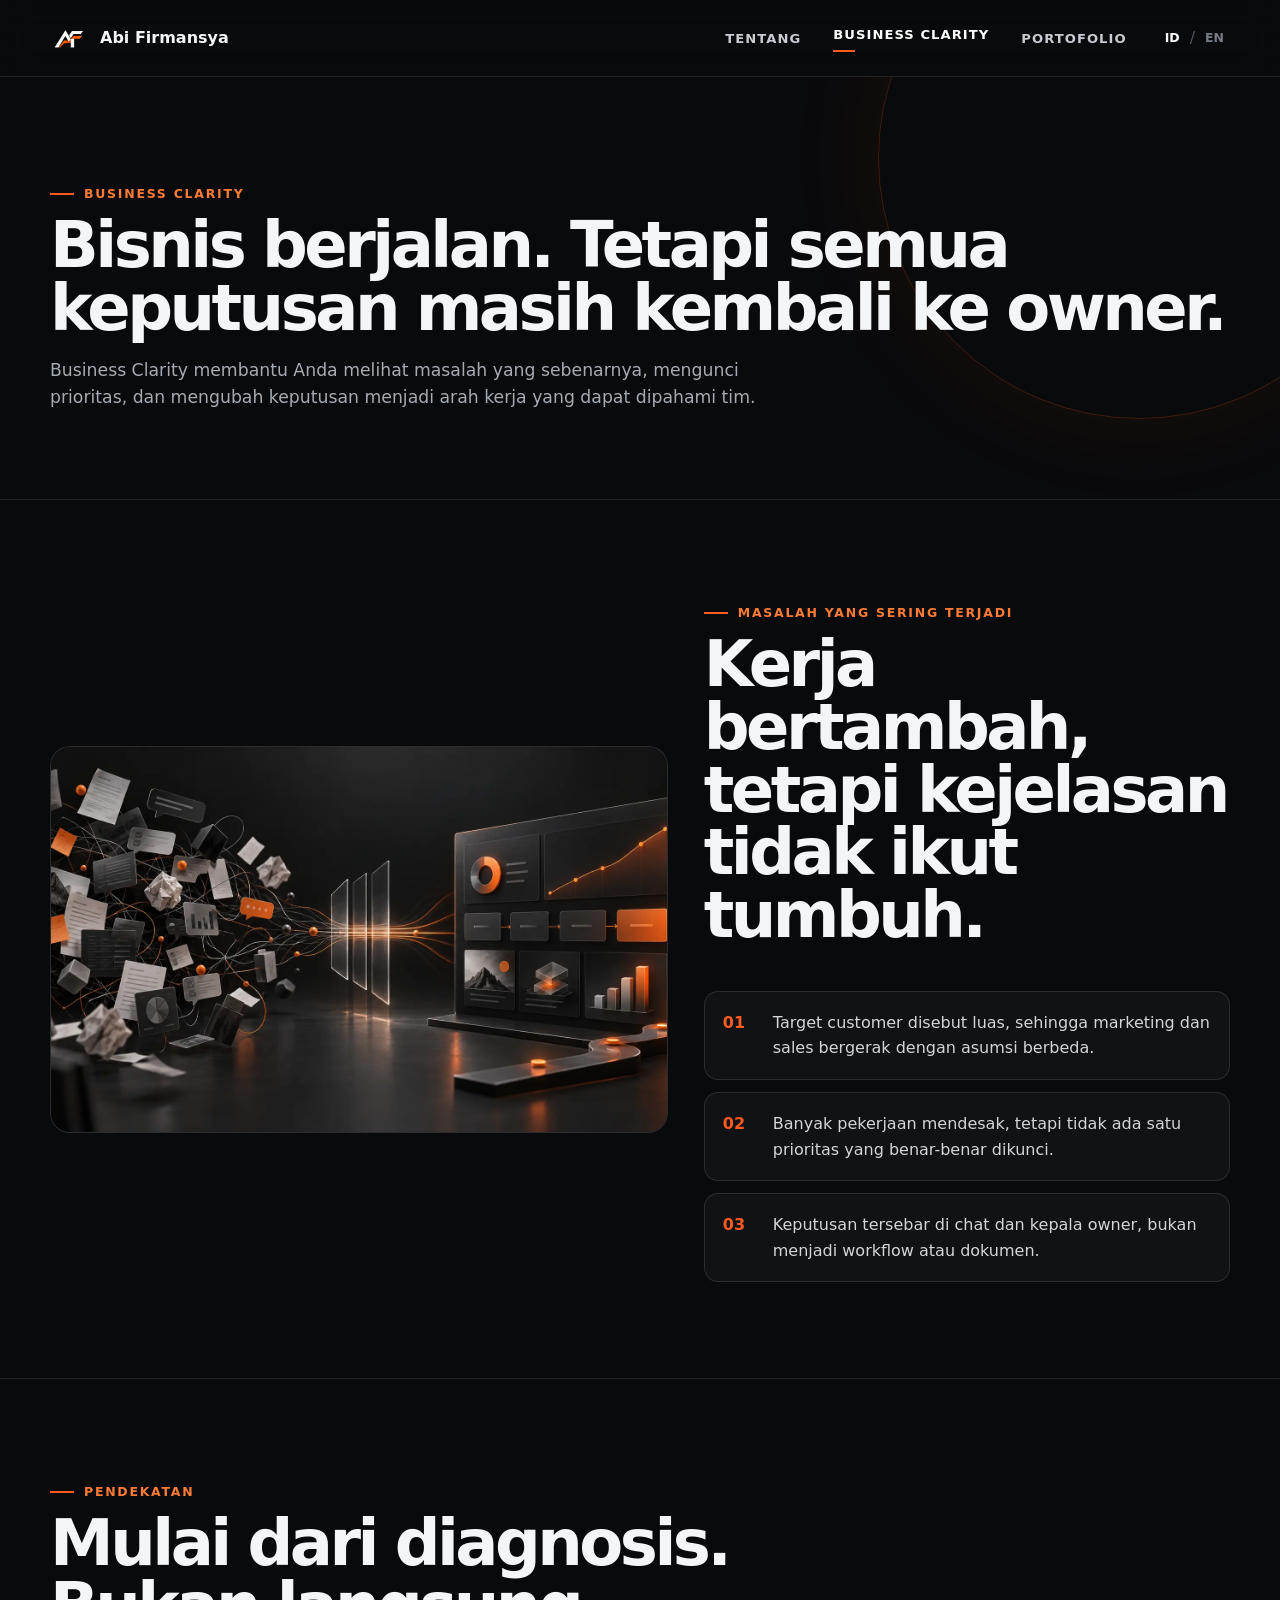
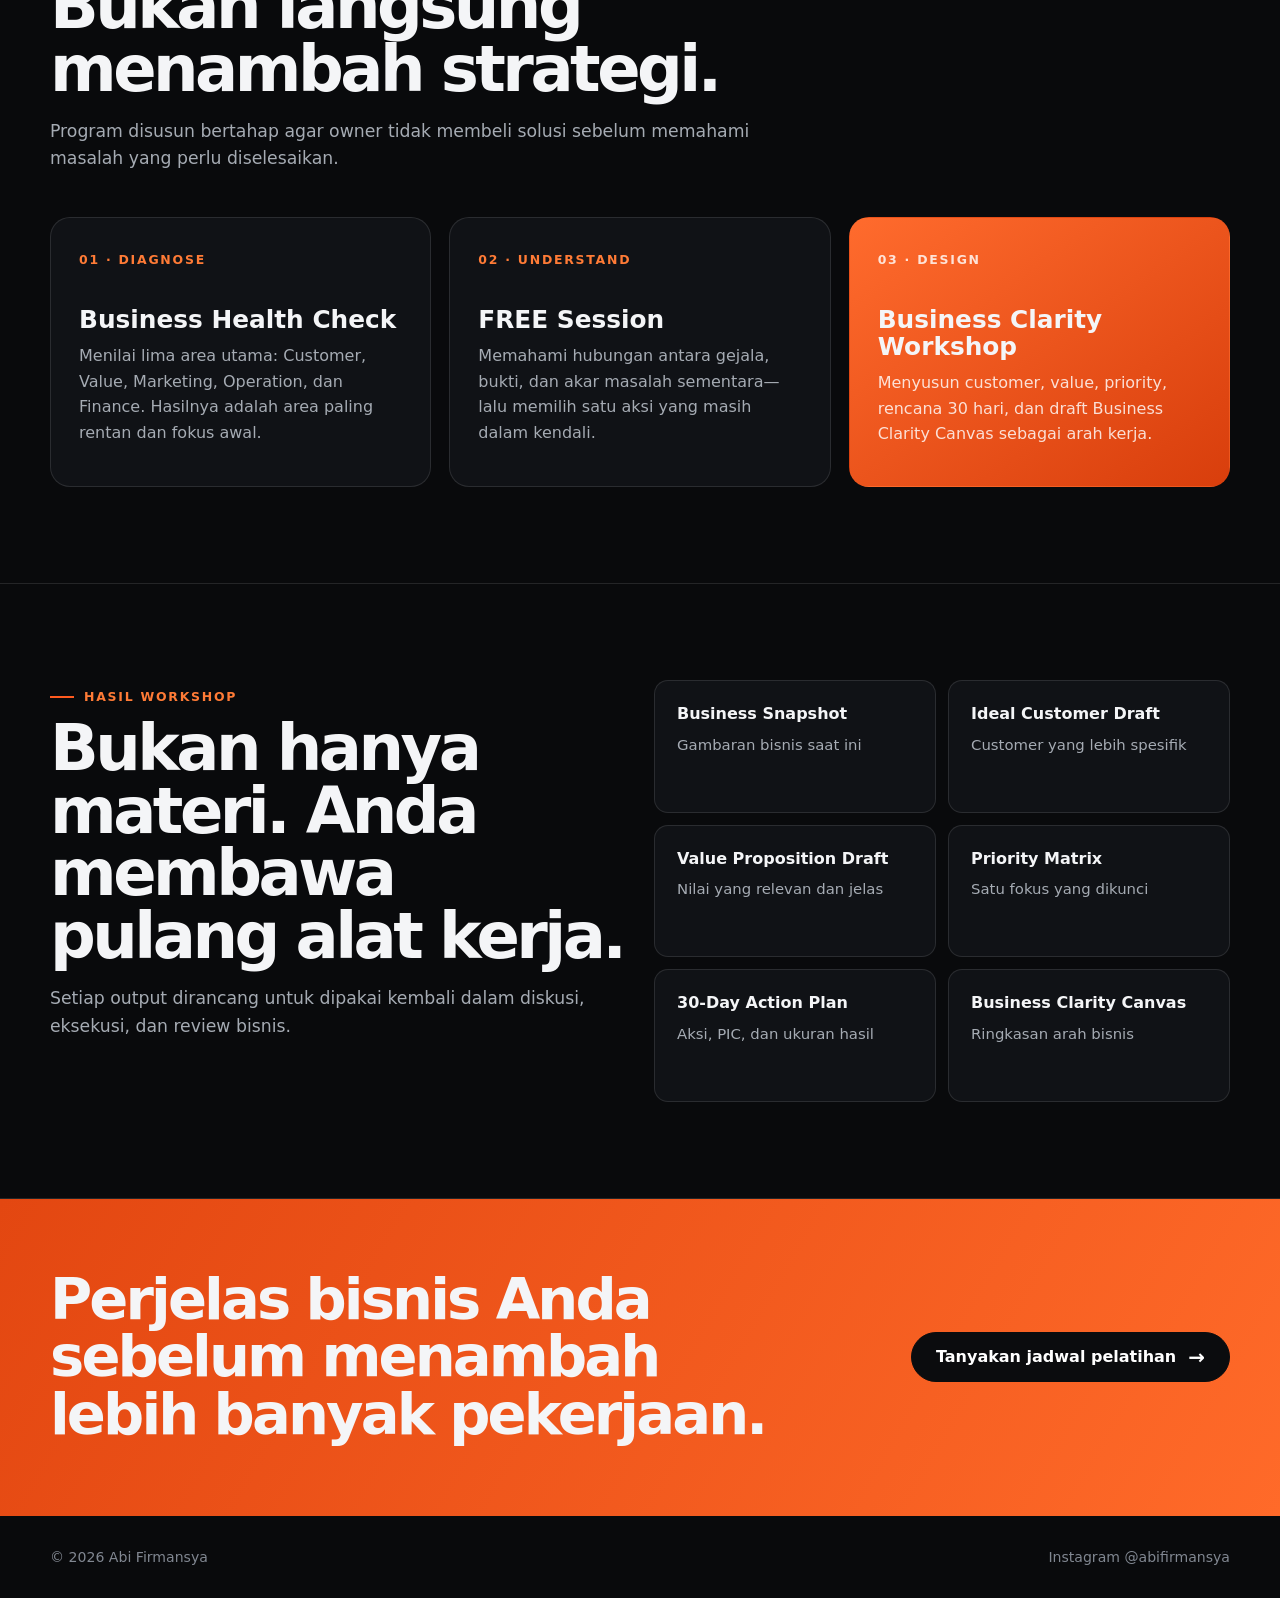
==== business-clarity/index.html @ c0d0b9fa "Publish Abi Firmansya portfolio and Business Clarity website" ====
<!doctype html>
<html lang="id">
<head>
  <meta charset="utf-8"><meta name="viewport" content="width=device-width,initial-scale=1">
  <title>Business Clarity — Abi Firmansya</title>
  <meta name="description" content="Business Clarity membantu owner mendiagnosis masalah, memilih prioritas, dan menyusun arah bisnis yang dapat dijalankan.">
  <link rel="icon" href="/assets/favicon.svg" type="image/svg+xml"><link rel="stylesheet" href="/assets/styles.css">
</head>
<body>
  <header class="site-header"><div class="header-inner"><a class="brand" href="/" aria-label="Abi Firmansya"><img src="/assets/af-logo.png" alt=""><span>Abi Firmansya</span></a><button class="menu-button" aria-label="Buka menu" aria-expanded="false"><span></span><span></span><span></span></button><nav class="site-nav" aria-label="Navigasi utama"><a href="/" data-id="Tentang" data-en="About">Tentang</a><a href="/business-clarity/" aria-current="page">Business Clarity</a><a href="/portfolio/" data-id="Portofolio" data-en="Portfolio">Portofolio</a><div class="language-switch"><button data-lang="id" aria-pressed="true">ID</button><span>/</span><button data-lang="en" aria-pressed="false">EN</button></div></nav></div></header>
  <main>
    <section class="page-intro"><div class="shell"><div class="eyebrow" data-id="Business Clarity" data-en="Business Clarity">Business Clarity</div><h1 data-id="Bisnis berjalan. Tetapi semua keputusan masih kembali ke owner." data-en="The business is running. But every decision still returns to the owner.">Bisnis berjalan. Tetapi semua keputusan masih kembali ke owner.</h1><p data-id="Business Clarity membantu Anda melihat masalah yang sebenarnya, mengunci prioritas, dan mengubah keputusan menjadi arah kerja yang dapat dipahami tim." data-en="Business Clarity helps you identify the real problem, lock the priority, and turn decisions into a direction the team can understand.">Business Clarity membantu Anda melihat masalah yang sebenarnya, mengunci prioritas, dan mengubah keputusan menjadi arah kerja yang dapat dipahami tim.</p></div></section>

    <section class="section"><div class="shell problem-grid"><div class="problem-image"><img src="/assets/business-clarity.webp" alt="Visual dari kompleksitas menuju sistem bisnis yang jelas"></div><div><div class="section-head"><div class="eyebrow" data-id="Masalah yang sering terjadi" data-en="What often goes wrong">Masalah yang sering terjadi</div><h2 data-id="Kerja bertambah, tetapi kejelasan tidak ikut tumbuh." data-en="Work increases, but clarity does not.">Kerja bertambah, tetapi kejelasan tidak ikut tumbuh.</h2></div><div class="symptom-list"><div class="symptom"><span>01</span><p data-id="Target customer disebut luas, sehingga marketing dan sales bergerak dengan asumsi berbeda." data-en="The customer target is too broad, so marketing and sales work from different assumptions.">Target customer disebut luas, sehingga marketing dan sales bergerak dengan asumsi berbeda.</p></div><div class="symptom"><span>02</span><p data-id="Banyak pekerjaan mendesak, tetapi tidak ada satu prioritas yang benar-benar dikunci." data-en="Many tasks feel urgent, but no single priority is truly locked.">Banyak pekerjaan mendesak, tetapi tidak ada satu prioritas yang benar-benar dikunci.</p></div><div class="symptom"><span>03</span><p data-id="Keputusan tersebar di chat dan kepala owner, bukan menjadi workflow atau dokumen." data-en="Decisions remain in chats and the owner's head instead of becoming workflows or documents.">Keputusan tersebar di chat dan kepala owner, bukan menjadi workflow atau dokumen.</p></div></div></div></div></section>

    <section class="section"><div class="shell"><div class="section-head"><div class="eyebrow" data-id="Pendekatan" data-en="Approach">Pendekatan</div><h2 data-id="Mulai dari diagnosis. Bukan langsung menambah strategi." data-en="Start with diagnosis. Not another layer of strategy.">Mulai dari diagnosis. Bukan langsung menambah strategi.</h2><p data-id="Program disusun bertahap agar owner tidak membeli solusi sebelum memahami masalah yang perlu diselesaikan." data-en="The journey is staged so owners do not buy a solution before understanding the problem that must be solved.">Program disusun bertahap agar owner tidak membeli solusi sebelum memahami masalah yang perlu diselesaikan.</p></div><div class="journey"><article class="journey-card"><span class="step">01 · DIAGNOSE</span><h3>Business Health Check</h3><p data-id="Menilai lima area utama: Customer, Value, Marketing, Operation, dan Finance. Hasilnya adalah area paling rentan dan fokus awal." data-en="Assess five core areas: Customer, Value, Marketing, Operations, and Finance. The result is the weakest area and the first focus.">Menilai lima area utama: Customer, Value, Marketing, Operation, dan Finance. Hasilnya adalah area paling rentan dan fokus awal.</p></article><article class="journey-card"><span class="step">02 · UNDERSTAND</span><h3 data-id="FREE Session" data-en="FREE Session">FREE Session</h3><p data-id="Memahami hubungan antara gejala, bukti, dan akar masalah sementara—lalu memilih satu aksi yang masih dalam kendali." data-en="Understand the relationship between symptoms, evidence, and a working root cause—then choose one controllable action.">Memahami hubungan antara gejala, bukti, dan akar masalah sementara—lalu memilih satu aksi yang masih dalam kendali.</p></article><article class="journey-card featured"><span class="step">03 · DESIGN</span><h3>Business Clarity Workshop</h3><p data-id="Menyusun customer, value, priority, rencana 30 hari, dan draft Business Clarity Canvas sebagai arah kerja." data-en="Define the customer, value, priority, 30-day plan, and a Business Clarity Canvas draft as the operating direction.">Menyusun customer, value, priority, rencana 30 hari, dan draft Business Clarity Canvas sebagai arah kerja.</p></article></div></div></section>

    <section class="section"><div class="shell"><div class="split"><div class="section-head"><div class="eyebrow" data-id="Hasil workshop" data-en="Workshop outcomes">Hasil workshop</div><h2 data-id="Bukan hanya materi. Anda membawa pulang alat kerja." data-en="Not just material. You leave with working tools.">Bukan hanya materi. Anda membawa pulang alat kerja.</h2><p data-id="Setiap output dirancang untuk dipakai kembali dalam diskusi, eksekusi, dan review bisnis." data-en="Each output is designed to be reused in business discussions, execution, and reviews.">Setiap output dirancang untuk dipakai kembali dalam diskusi, eksekusi, dan review bisnis.</p></div><div class="outcomes"><div class="outcome"><strong>Business Snapshot</strong><span data-id="Gambaran bisnis saat ini" data-en="Current business picture">Gambaran bisnis saat ini</span></div><div class="outcome"><strong>Ideal Customer Draft</strong><span data-id="Customer yang lebih spesifik" data-en="A more specific customer">Customer yang lebih spesifik</span></div><div class="outcome"><strong>Value Proposition Draft</strong><span data-id="Nilai yang relevan dan jelas" data-en="A relevant, clear value">Nilai yang relevan dan jelas</span></div><div class="outcome"><strong>Priority Matrix</strong><span data-id="Satu fokus yang dikunci" data-en="One locked priority">Satu fokus yang dikunci</span></div><div class="outcome"><strong>30-Day Action Plan</strong><span data-id="Aksi, PIC, dan ukuran hasil" data-en="Action, owner, and success metric">Aksi, PIC, dan ukuran hasil</span></div><div class="outcome"><strong>Business Clarity Canvas</strong><span data-id="Ringkasan arah bisnis" data-en="Business direction summary">Ringkasan arah bisnis</span></div></div></div></div></section>

    <section class="cta-band"><div class="shell cta-inner"><h2 data-id="Perjelas bisnis Anda sebelum menambah lebih banyak pekerjaan." data-en="Clarify your business before adding more work.">Perjelas bisnis Anda sebelum menambah lebih banyak pekerjaan.</h2><a class="button" href="https://instagram.com/abifirmansya" target="_blank" rel="noreferrer"><span data-id="Tanyakan jadwal pelatihan" data-en="Ask about training">Tanyakan jadwal pelatihan</span><span class="arrow">→</span></a></div></section>
  </main>
  <footer class="site-footer"><div class="shell footer-inner"><span>© 2026 Abi Firmansya</span><a href="https://instagram.com/abifirmansya" target="_blank" rel="noreferrer">Instagram @abifirmansya</a></div></footer><script src="/assets/site.js"></script>
</body></html>
---- assets/styles.css ----
:root {
  --bg: #090a0c;
  --surface: #101216;
  --surface-2: #15181d;
  --text: #f4f5f7;
  --muted: #a5abb3;
  --line: rgba(255, 255, 255, 0.11);
  --orange: #ff5a1f;
  --orange-bright: #ff7b36;
  --max: 1180px;
}

* { box-sizing: border-box; }
html { scroll-behavior: smooth; }
body {
  margin: 0;
  background: var(--bg);
  color: var(--text);
  font-family: Inter, ui-sans-serif, system-ui, -apple-system, BlinkMacSystemFont, "Segoe UI", sans-serif;
  font-size: 16px;
  line-height: 1.6;
}
a { color: inherit; text-decoration: none; }
img { display: block; max-width: 100%; }
button { font: inherit; }

.site-header {
  position: sticky;
  top: 0;
  z-index: 30;
  border-bottom: 1px solid var(--line);
  background: rgba(9, 10, 12, 0.9);
  backdrop-filter: blur(16px);
}
.header-inner {
  width: min(calc(100% - 40px), var(--max));
  height: 76px;
  margin: 0 auto;
  display: flex;
  align-items: center;
  justify-content: space-between;
  gap: 28px;
}
.brand { display: inline-flex; align-items: center; gap: 12px; font-weight: 720; }
.brand img { width: 38px; height: 38px; object-fit: contain; }
.site-nav { display: flex; align-items: center; gap: 32px; }
.site-nav > a {
  color: #c8ccd2;
  font-size: 0.82rem;
  font-weight: 700;
  letter-spacing: 0.08em;
  text-transform: uppercase;
}
.site-nav > a:hover, .site-nav > a[aria-current="page"] { color: #fff; }
.site-nav > a[aria-current="page"]::after {
  content: "";
  display: block;
  width: 22px;
  height: 2px;
  margin-top: 5px;
  background: var(--orange);
}
.language-switch { display: flex; gap: 4px; align-items: center; }
.language-switch button {
  border: 0;
  padding: 4px 6px;
  background: transparent;
  color: #767d86;
  cursor: pointer;
  font-size: 0.78rem;
  font-weight: 800;
}
.language-switch button.is-active { color: #fff; }
.language-switch span { color: #4d535b; }
.menu-button { display: none; background: transparent; border: 0; color: #fff; padding: 8px; }
.menu-button span { display: block; width: 24px; height: 2px; margin: 5px 0; background: currentColor; }

.shell { width: min(calc(100% - 40px), var(--max)); margin: 0 auto; }
.eyebrow {
  display: inline-flex;
  align-items: center;
  gap: 10px;
  color: var(--orange-bright);
  font-size: 0.78rem;
  font-weight: 800;
  letter-spacing: 0.14em;
  text-transform: uppercase;
}
.eyebrow::before { content: ""; width: 24px; height: 2px; background: var(--orange); }
.hero {
  position: relative;
  min-height: 650px;
  display: grid;
  align-items: center;
  overflow: hidden;
  border-bottom: 1px solid var(--line);
}
.hero::before {
  content: "";
  position: absolute;
  inset: 0;
  background: linear-gradient(90deg, #090a0c 4%, rgba(9, 10, 12, 0.93) 36%, rgba(9, 10, 12, 0.2) 77%), url("/assets/abi-hero.webp") center/cover no-repeat;
}
.hero::after {
  content: "";
  position: absolute;
  width: 320px;
  height: 320px;
  left: 42%;
  top: 18%;
  border-radius: 50%;
  background: rgba(255, 90, 31, 0.15);
  filter: blur(80px);
}
.hero-content { position: relative; z-index: 2; max-width: 700px; padding: 88px 0; }
.hero h1 {
  margin: 18px 0 16px;
  max-width: 760px;
  font-size: clamp(3.8rem, 8.5vw, 7.2rem);
  line-height: 0.85;
  letter-spacing: -0.075em;
  text-transform: uppercase;
}
.hero .role { margin: 0; font-size: clamp(1.35rem, 2.4vw, 2rem); font-weight: 650; }
.hero .promise { max-width: 620px; margin: 8px 0 30px; color: #c4c9d0; font-size: clamp(1rem, 1.6vw, 1.2rem); }
.button {
  display: inline-flex;
  align-items: center;
  justify-content: center;
  gap: 12px;
  min-height: 50px;
  padding: 0 24px;
  border: 1px solid var(--orange);
  border-radius: 999px;
  background: var(--orange);
  color: #fff;
  font-weight: 760;
  transition: transform .2s ease, background .2s ease;
}
.button:hover { transform: translateY(-2px); background: var(--orange-bright); }
.button.secondary { background: transparent; border-color: rgba(255,255,255,.25); }
.button.secondary:hover { border-color: var(--orange); }
.arrow { font-size: 1.25rem; line-height: 1; }

.section { padding: 96px 0; border-bottom: 1px solid var(--line); }
.section-head { max-width: 740px; margin-bottom: 44px; }
.section h2, .page-intro h1 {
  margin: 10px 0 14px;
  font-size: clamp(2.4rem, 5vw, 4.5rem);
  line-height: 0.98;
  letter-spacing: -0.055em;
}
.section-head p, .page-intro p { color: var(--muted); font-size: 1.08rem; }
.split { display: grid; grid-template-columns: 1fr 1fr; gap: 28px; }
.panel {
  border: 1px solid var(--line);
  border-radius: 18px;
  background: linear-gradient(145deg, rgba(255,255,255,.05), rgba(255,255,255,.015));
  padding: 32px;
}
.panel h3 { margin: 0 0 10px; font-size: 1.35rem; }
.panel p { margin: 0; color: var(--muted); }
.panel + .panel { margin-top: 0; }
.icon-box {
  width: 48px;
  height: 48px;
  margin-bottom: 24px;
  display: grid;
  place-items: center;
  border: 1px solid rgba(255,90,31,.5);
  border-radius: 14px;
  color: var(--orange-bright);
  font-weight: 850;
}
.timeline { display: grid; gap: 0; }
.timeline-row {
  display: grid;
  grid-template-columns: 116px 1fr;
  gap: 26px;
  padding: 24px 0;
  border-top: 1px solid var(--line);
}
.timeline-row:first-child { border-top: 0; padding-top: 0; }
.timeline-year { color: var(--orange-bright); font-weight: 800; }
.timeline-row h3 { margin: 0 0 6px; font-size: 1.2rem; }
.timeline-row p { margin: 0; color: var(--muted); }
.method { display: grid; grid-template-columns: repeat(4, 1fr); gap: 14px; }
.method-step { position: relative; min-height: 190px; padding: 26px; border: 1px solid var(--line); border-radius: 18px; background: var(--surface); }
.method-step strong { display: block; margin-bottom: 28px; color: var(--orange); font-size: 1.75rem; }
.method-step h3 { margin: 0 0 6px; font-size: 1.05rem; }
.method-step p { margin: 0; color: var(--muted); font-size: 0.93rem; }
.quote { margin: 0; border-left: 3px solid var(--orange); padding-left: 28px; font-size: clamp(1.8rem, 4vw, 3.3rem); font-weight: 650; line-height: 1.17; letter-spacing: -0.035em; }

.page-intro { position: relative; padding: 100px 0 70px; overflow: hidden; border-bottom: 1px solid var(--line); }
.page-intro::after { content: ""; position: absolute; right: -120px; top: -180px; width: 520px; height: 520px; border: 1px solid rgba(255,90,31,.22); border-radius: 50%; box-shadow: 0 0 100px rgba(255,90,31,.08); }
.page-intro .shell { position: relative; z-index: 2; }
.page-intro p { max-width: 720px; }
.problem-grid { display: grid; grid-template-columns: 1.08fr .92fr; gap: 36px; align-items: center; }
.problem-image { overflow: hidden; border: 1px solid var(--line); border-radius: 20px; background: var(--surface); }
.problem-image img { width: 100%; aspect-ratio: 16/10; object-fit: cover; }
.symptom-list { display: grid; gap: 12px; }
.symptom { display: grid; grid-template-columns: 36px 1fr; gap: 14px; align-items: start; padding: 18px; border: 1px solid var(--line); border-radius: 14px; background: var(--surface); }
.symptom span { color: var(--orange); font-weight: 850; }
.symptom p { margin: 0; color: #d2d5da; }
.journey { display: grid; grid-template-columns: repeat(3, 1fr); gap: 18px; }
.journey-card { min-height: 270px; padding: 28px; border: 1px solid var(--line); border-radius: 20px; background: var(--surface); }
.journey-card.featured { background: linear-gradient(145deg, #ff6b2d, #d83e0c); border-color: transparent; }
.journey-card .step { color: var(--orange-bright); font-size: .78rem; font-weight: 850; letter-spacing: .14em; }
.journey-card.featured .step, .journey-card.featured p { color: rgba(255,255,255,.82); }
.journey-card h3 { margin: 34px 0 10px; font-size: 1.55rem; line-height: 1.1; }
.journey-card p { margin: 0; color: var(--muted); }
.outcomes { display: grid; grid-template-columns: 1fr 1fr; gap: 12px; }
.outcome { padding: 20px 22px; border: 1px solid var(--line); border-radius: 14px; background: var(--surface); }
.outcome strong { display: block; margin-bottom: 5px; }
.outcome span { color: var(--muted); font-size: .93rem; }

.portfolio-grid { display: grid; grid-template-columns: repeat(12, 1fr); gap: 20px; }
.project-card { position: relative; min-height: 380px; overflow: hidden; border: 1px solid var(--line); border-radius: 22px; background: var(--surface); }
.project-card.large { grid-column: span 7; }
.project-card.small { grid-column: span 5; }
.project-card.wide { grid-column: span 12; min-height: 320px; }
.project-media { height: 230px; overflow: hidden; background: #12151a; }
.project-media img { width: 100%; height: 100%; object-fit: cover; transition: transform .5s ease; }
.project-card:hover .project-media img { transform: scale(1.025); }
.project-brand {
  height: 230px;
  display: grid;
  align-content: end;
  padding: 28px;
  background: radial-gradient(circle at 78% 24%, rgba(255,90,31,.33), transparent 30%), linear-gradient(145deg, #17191d, #090a0c);
}
.project-brand strong { font-size: 3rem; letter-spacing: -.06em; }
.project-brand span { color: var(--orange); font-weight: 800; letter-spacing: .12em; text-transform: uppercase; }
.project-content { padding: 26px; }
.project-content h2 { margin: 0 0 8px; font-size: 1.45rem; letter-spacing: -.025em; }
.project-content p { margin: 0; color: var(--muted); }
.tag-row { display: flex; flex-wrap: wrap; gap: 8px; margin-top: 18px; }
.tag { padding: 6px 10px; border: 1px solid var(--line); border-radius: 999px; color: #c8ccd2; font-size: .76rem; }

.cta-band { padding: 72px 0; background: linear-gradient(120deg, #e34711, #ff6a29); }
.cta-inner { display: flex; align-items: center; justify-content: space-between; gap: 30px; }
.cta-band h2 { margin: 0; max-width: 760px; font-size: clamp(2rem, 4.5vw, 4rem); line-height: 1; letter-spacing: -.05em; }
.cta-band .button { flex: 0 0 auto; background: #0b0c0e; border-color: #0b0c0e; }
.site-footer { padding: 30px 0; color: #818791; font-size: .88rem; }
.footer-inner { display: flex; justify-content: space-between; gap: 22px; }

@media (max-width: 880px) {
  .header-inner { height: 68px; }
  .menu-button { display: block; }
  .site-nav {
    display: none;
    position: absolute;
    top: 68px;
    left: 0;
    right: 0;
    padding: 24px 20px 30px;
    flex-direction: column;
    align-items: flex-start;
    background: #0b0c0e;
    border-bottom: 1px solid var(--line);
  }
  .site-nav.is-open { display: flex; }
  .hero { min-height: 710px; align-items: end; }
  .hero::before { background: linear-gradient(0deg, #090a0c 12%, rgba(9,10,12,.74) 56%, rgba(9,10,12,.18) 100%), url("/assets/abi-hero.webp") 66% center/cover no-repeat; }
  .hero-content { padding: 320px 0 64px; }
  .hero h1 { max-width: 560px; font-size: clamp(3.3rem, 15vw, 5.4rem); }
  .split, .problem-grid { grid-template-columns: 1fr; }
  .method { grid-template-columns: 1fr 1fr; }
  .journey { grid-template-columns: 1fr; }
  .journey-card { min-height: auto; }
  .project-card.large, .project-card.small, .project-card.wide { grid-column: span 12; }
  .cta-inner { align-items: flex-start; flex-direction: column; }
}

@media (max-width: 580px) {
  .shell, .header-inner { width: min(calc(100% - 28px), var(--max)); }
  .brand span { font-size: .95rem; }
  .hero h1 { font-size: 3.45rem; }
  .section { padding: 72px 0; }
  .section h2, .page-intro h1 { font-size: 2.6rem; }
  .panel { padding: 24px; }
  .timeline-row { grid-template-columns: 1fr; gap: 6px; }
  .method { grid-template-columns: 1fr; }
  .method-step { min-height: 0; }
  .outcomes { grid-template-columns: 1fr; }
  .project-media, .project-brand { height: 200px; }
  .project-card { min-height: 0; }
  .footer-inner { flex-direction: column; }
}
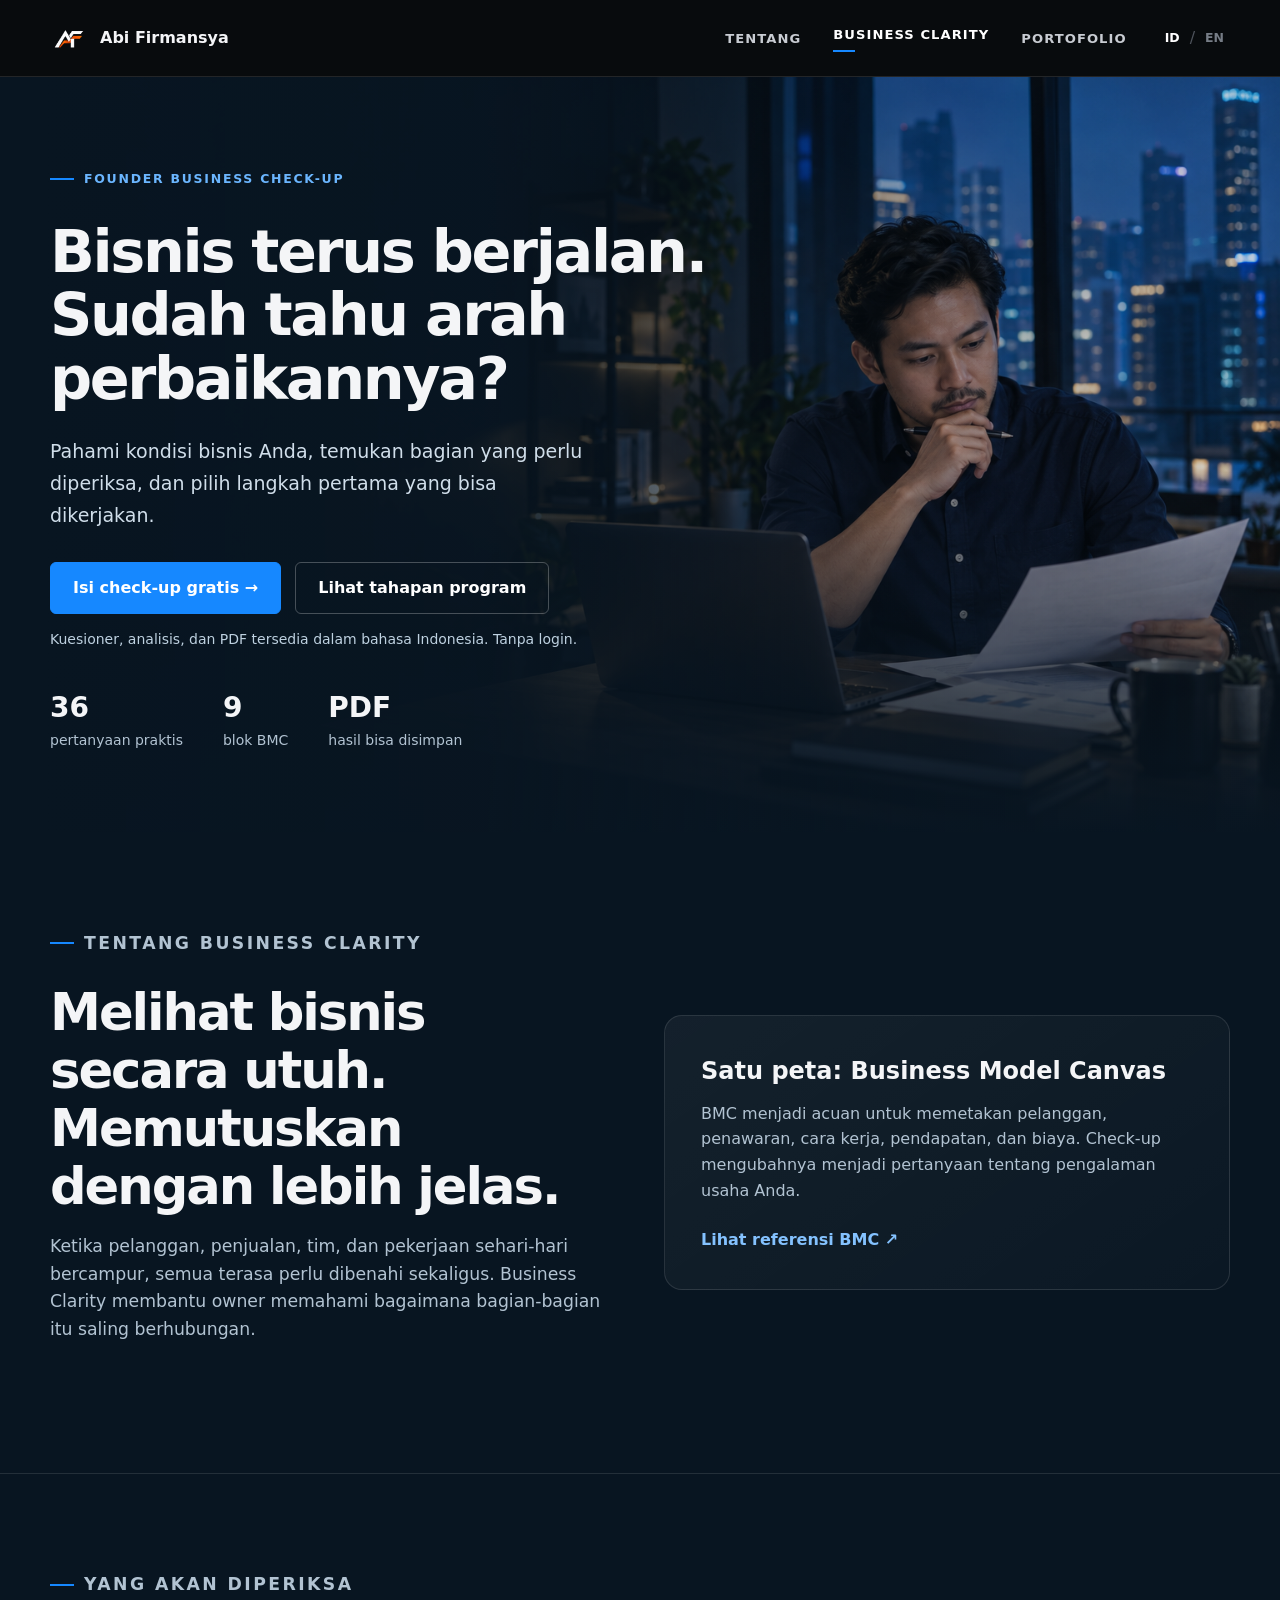
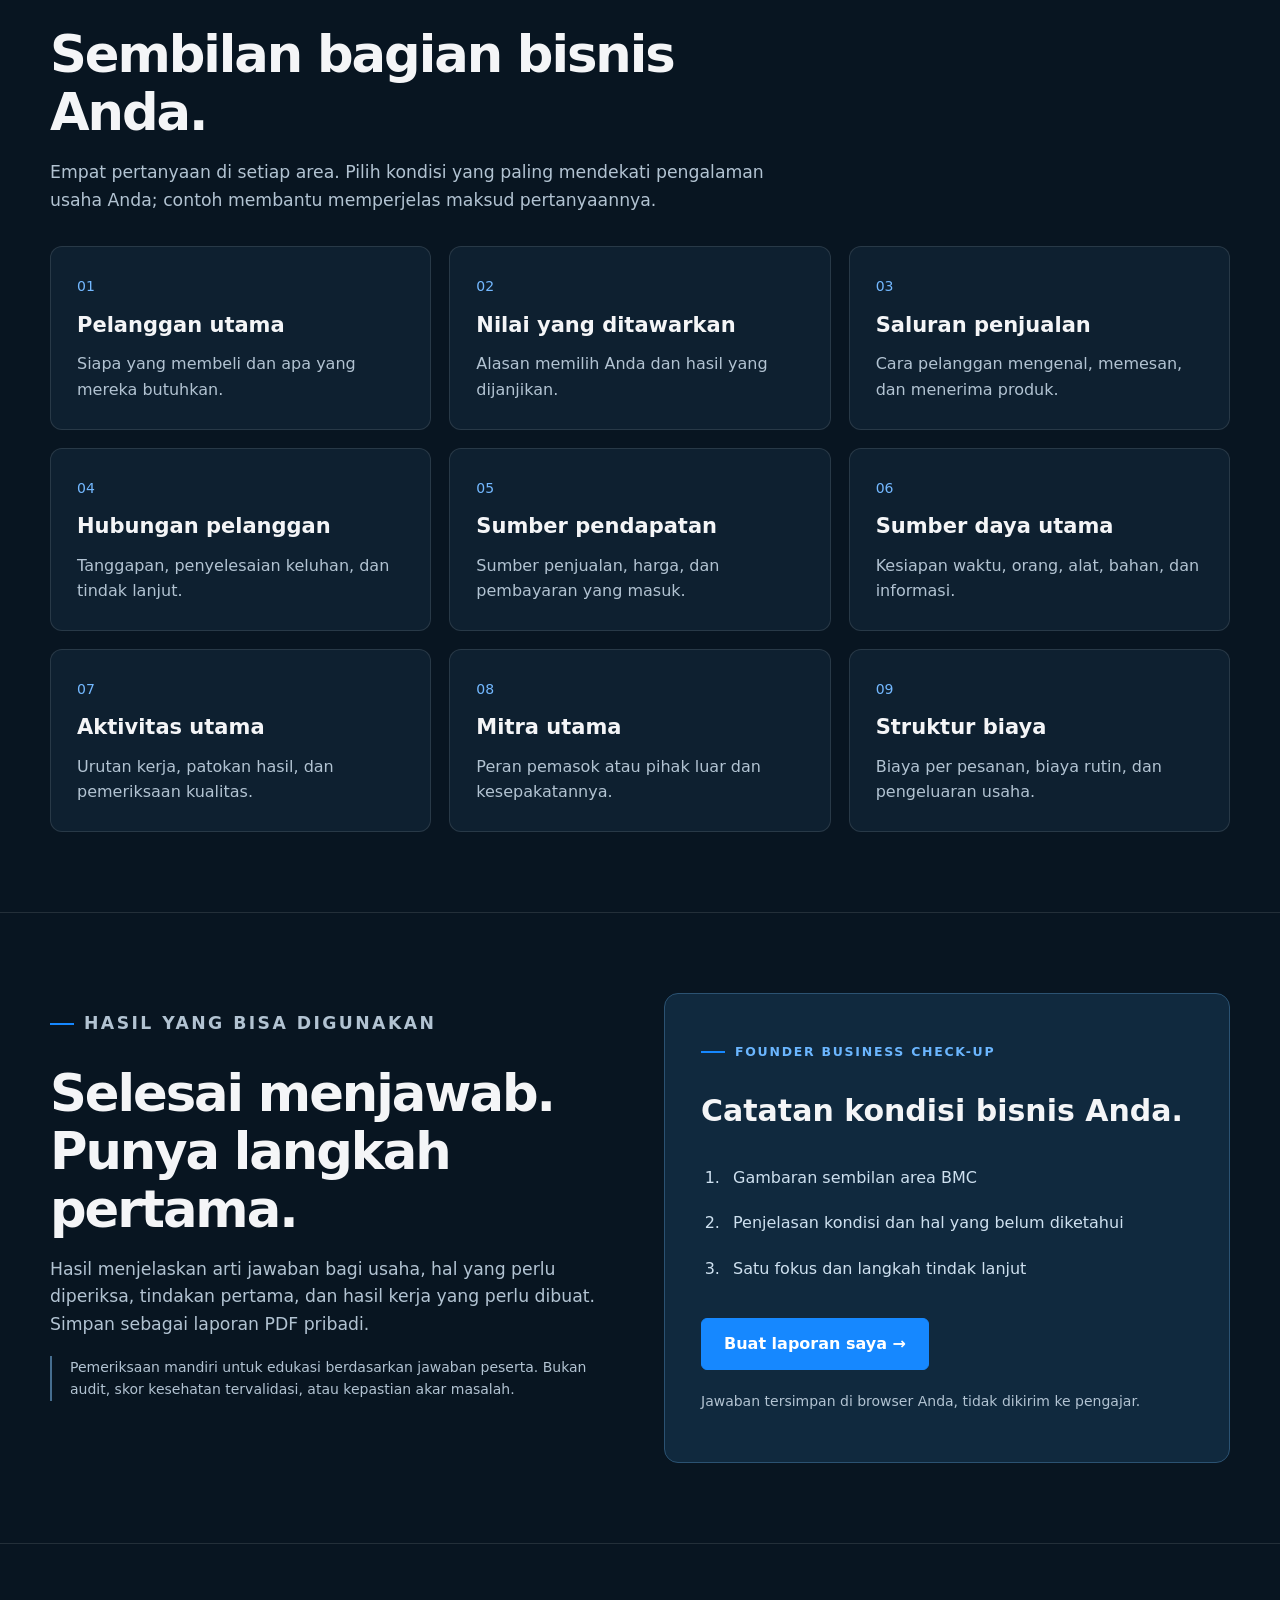
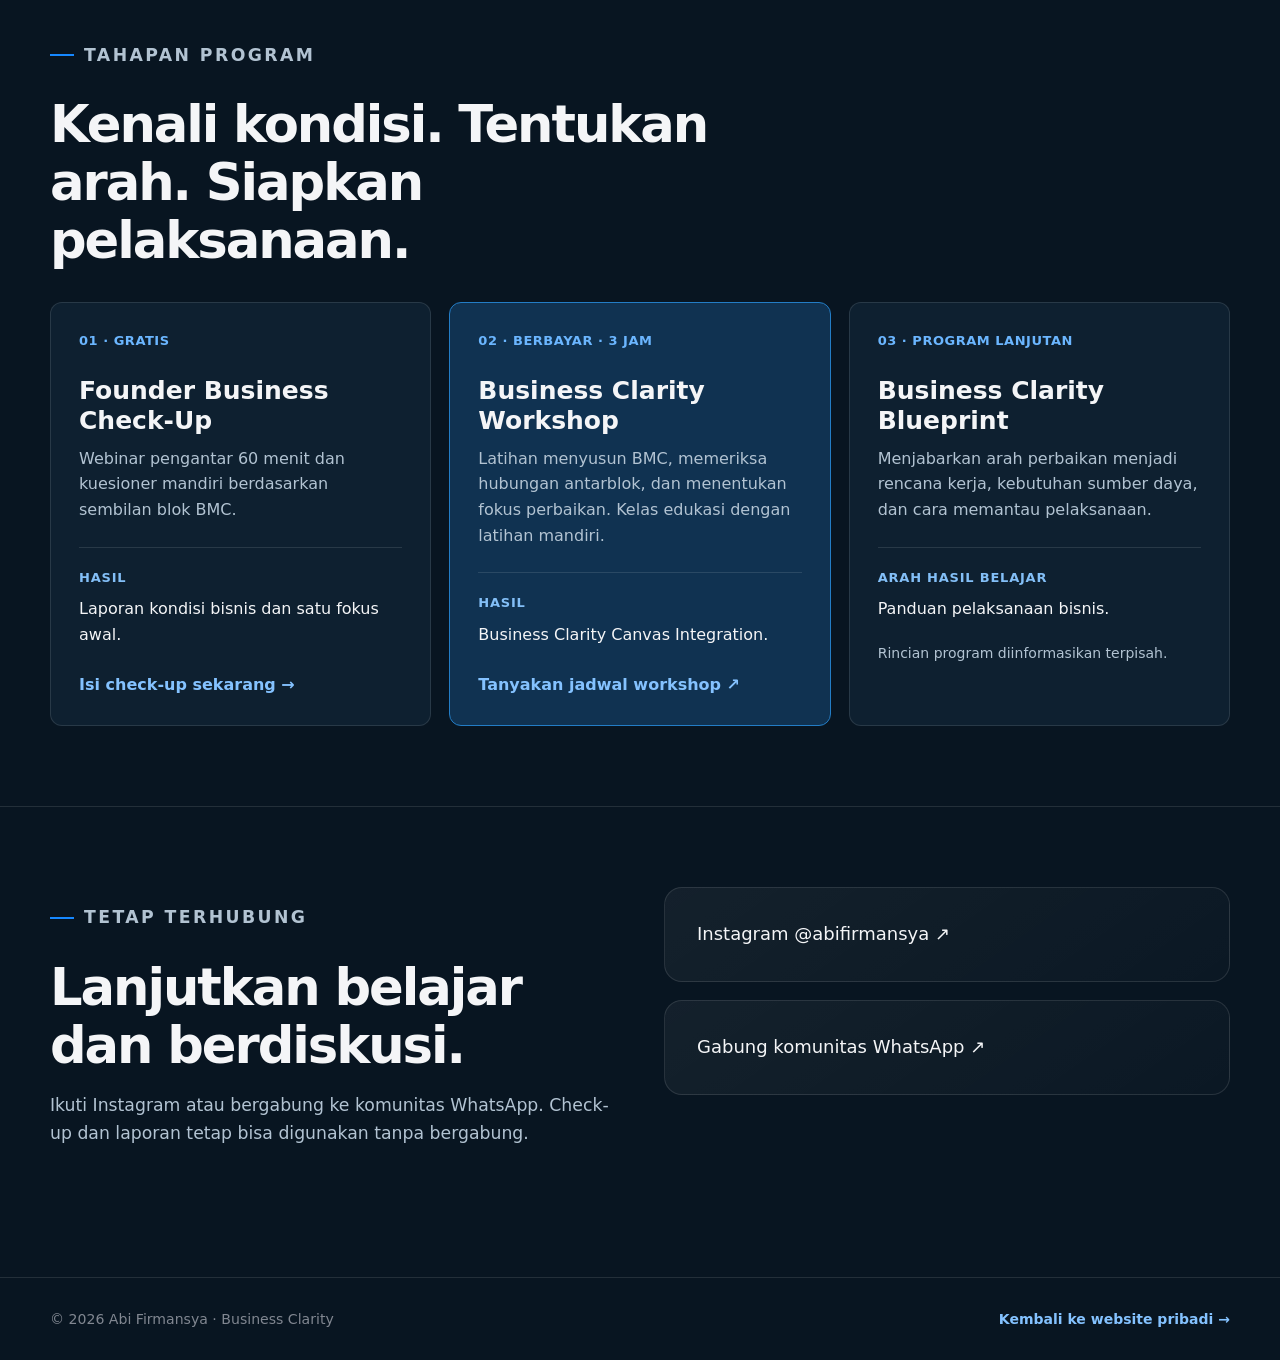
==== commit b83b49d6: "Integrate bilingual Business Clarity program and interactive BMC check-up Replace the outdated five-" ====
--- a/business-clarity/index.html
+++ b/business-clarity/index.html
@@ -1,23 +1,11 @@
 <!doctype html>
-<html lang="id">
-<head>
-  <meta charset="utf-8"><meta name="viewport" content="width=device-width,initial-scale=1">
-  <title>Business Clarity — Abi Firmansya</title>
-  <meta name="description" content="Business Clarity membantu owner mendiagnosis masalah, memilih prioritas, dan menyusun arah bisnis yang dapat dijalankan.">
-  <link rel="icon" href="/assets/favicon.svg" type="image/svg+xml"><link rel="stylesheet" href="/assets/styles.css">
-</head>
-<body>
-  <header class="site-header"><div class="header-inner"><a class="brand" href="/" aria-label="Abi Firmansya"><img src="/assets/af-logo.png" alt=""><span>Abi Firmansya</span></a><button class="menu-button" aria-label="Buka menu" aria-expanded="false"><span></span><span></span><span></span></button><nav class="site-nav" aria-label="Navigasi utama"><a href="/" data-id="Tentang" data-en="About">Tentang</a><a href="/business-clarity/" aria-current="page">Business Clarity</a><a href="/portfolio/" data-id="Portofolio" data-en="Portfolio">Portofolio</a><div class="language-switch"><button data-lang="id" aria-pressed="true">ID</button><span>/</span><button data-lang="en" aria-pressed="false">EN</button></div></nav></div></header>
-  <main>
-    <section class="page-intro"><div class="shell"><div class="eyebrow" data-id="Business Clarity" data-en="Business Clarity">Business Clarity</div><h1 data-id="Bisnis berjalan. Tetapi semua keputusan masih kembali ke owner." data-en="The business is running. But every decision still returns to the owner.">Bisnis berjalan. Tetapi semua keputusan masih kembali ke owner.</h1><p data-id="Business Clarity membantu Anda melihat masalah yang sebenarnya, mengunci prioritas, dan mengubah keputusan menjadi arah kerja yang dapat dipahami tim." data-en="Business Clarity helps you identify the real problem, lock the priority, and turn decisions into a direction the team can understand.">Business Clarity membantu Anda melihat masalah yang sebenarnya, mengunci prioritas, dan mengubah keputusan menjadi arah kerja yang dapat dipahami tim.</p></div></section>
-
-    <section class="section"><div class="shell problem-grid"><div class="problem-image"><img src="/assets/business-clarity.webp" alt="Visual dari kompleksitas menuju sistem bisnis yang jelas"></div><div><div class="section-head"><div class="eyebrow" data-id="Masalah yang sering terjadi" data-en="What often goes wrong">Masalah yang sering terjadi</div><h2 data-id="Kerja bertambah, tetapi kejelasan tidak ikut tumbuh." data-en="Work increases, but clarity does not.">Kerja bertambah, tetapi kejelasan tidak ikut tumbuh.</h2></div><div class="symptom-list"><div class="symptom"><span>01</span><p data-id="Target customer disebut luas, sehingga marketing dan sales bergerak dengan asumsi berbeda." data-en="The customer target is too broad, so marketing and sales work from different assumptions.">Target customer disebut luas, sehingga marketing dan sales bergerak dengan asumsi berbeda.</p></div><div class="symptom"><span>02</span><p data-id="Banyak pekerjaan mendesak, tetapi tidak ada satu prioritas yang benar-benar dikunci." data-en="Many tasks feel urgent, but no single priority is truly locked.">Banyak pekerjaan mendesak, tetapi tidak ada satu prioritas yang benar-benar dikunci.</p></div><div class="symptom"><span>03</span><p data-id="Keputusan tersebar di chat dan kepala owner, bukan menjadi workflow atau dokumen." data-en="Decisions remain in chats and the owner's head instead of becoming workflows or documents.">Keputusan tersebar di chat dan kepala owner, bukan menjadi workflow atau dokumen.</p></div></div></div></div></section>
-
-    <section class="section"><div class="shell"><div class="section-head"><div class="eyebrow" data-id="Pendekatan" data-en="Approach">Pendekatan</div><h2 data-id="Mulai dari diagnosis. Bukan langsung menambah strategi." data-en="Start with diagnosis. Not another layer of strategy.">Mulai dari diagnosis. Bukan langsung menambah strategi.</h2><p data-id="Program disusun bertahap agar owner tidak membeli solusi sebelum memahami masalah yang perlu diselesaikan." data-en="The journey is staged so owners do not buy a solution before understanding the problem that must be solved.">Program disusun bertahap agar owner tidak membeli solusi sebelum memahami masalah yang perlu diselesaikan.</p></div><div class="journey"><article class="journey-card"><span class="step">01 · DIAGNOSE</span><h3>Business Health Check</h3><p data-id="Menilai lima area utama: Customer, Value, Marketing, Operation, dan Finance. Hasilnya adalah area paling rentan dan fokus awal." data-en="Assess five core areas: Customer, Value, Marketing, Operations, and Finance. The result is the weakest area and the first focus.">Menilai lima area utama: Customer, Value, Marketing, Operation, dan Finance. Hasilnya adalah area paling rentan dan fokus awal.</p></article><article class="journey-card"><span class="step">02 · UNDERSTAND</span><h3 data-id="FREE Session" data-en="FREE Session">FREE Session</h3><p data-id="Memahami hubungan antara gejala, bukti, dan akar masalah sementara—lalu memilih satu aksi yang masih dalam kendali." data-en="Understand the relationship between symptoms, evidence, and a working root cause—then choose one controllable action.">Memahami hubungan antara gejala, bukti, dan akar masalah sementara—lalu memilih satu aksi yang masih dalam kendali.</p></article><article class="journey-card featured"><span class="step">03 · DESIGN</span><h3>Business Clarity Workshop</h3><p data-id="Menyusun customer, value, priority, rencana 30 hari, dan draft Business Clarity Canvas sebagai arah kerja." data-en="Define the customer, value, priority, 30-day plan, and a Business Clarity Canvas draft as the operating direction.">Menyusun customer, value, priority, rencana 30 hari, dan draft Business Clarity Canvas sebagai arah kerja.</p></article></div></div></section>
-
-    <section class="section"><div class="shell"><div class="split"><div class="section-head"><div class="eyebrow" data-id="Hasil workshop" data-en="Workshop outcomes">Hasil workshop</div><h2 data-id="Bukan hanya materi. Anda membawa pulang alat kerja." data-en="Not just material. You leave with working tools.">Bukan hanya materi. Anda membawa pulang alat kerja.</h2><p data-id="Setiap output dirancang untuk dipakai kembali dalam diskusi, eksekusi, dan review bisnis." data-en="Each output is designed to be reused in business discussions, execution, and reviews.">Setiap output dirancang untuk dipakai kembali dalam diskusi, eksekusi, dan review bisnis.</p></div><div class="outcomes"><div class="outcome"><strong>Business Snapshot</strong><span data-id="Gambaran bisnis saat ini" data-en="Current business picture">Gambaran bisnis saat ini</span></div><div class="outcome"><strong>Ideal Customer Draft</strong><span data-id="Customer yang lebih spesifik" data-en="A more specific customer">Customer yang lebih spesifik</span></div><div class="outcome"><strong>Value Proposition Draft</strong><span data-id="Nilai yang relevan dan jelas" data-en="A relevant, clear value">Nilai yang relevan dan jelas</span></div><div class="outcome"><strong>Priority Matrix</strong><span data-id="Satu fokus yang dikunci" data-en="One locked priority">Satu fokus yang dikunci</span></div><div class="outcome"><strong>30-Day Action Plan</strong><span data-id="Aksi, PIC, dan ukuran hasil" data-en="Action, owner, and success metric">Aksi, PIC, dan ukuran hasil</span></div><div class="outcome"><strong>Business Clarity Canvas</strong><span data-id="Ringkasan arah bisnis" data-en="Business direction summary">Ringkasan arah bisnis</span></div></div></div></div></section>
-
-    <section class="cta-band"><div class="shell cta-inner"><h2 data-id="Perjelas bisnis Anda sebelum menambah lebih banyak pekerjaan." data-en="Clarify your business before adding more work.">Perjelas bisnis Anda sebelum menambah lebih banyak pekerjaan.</h2><a class="button" href="https://instagram.com/abifirmansya" target="_blank" rel="noreferrer"><span data-id="Tanyakan jadwal pelatihan" data-en="Ask about training">Tanyakan jadwal pelatihan</span><span class="arrow">→</span></a></div></section>
-  </main>
-  <footer class="site-footer"><div class="shell footer-inner"><span>© 2026 Abi Firmansya</span><a href="https://instagram.com/abifirmansya" target="_blank" rel="noreferrer">Instagram @abifirmansya</a></div></footer><script src="/assets/site.js"></script>
-</body></html>
+<html lang="id"><head><meta charset="utf-8"><meta name="viewport" content="width=device-width,initial-scale=1"><title>Business Clarity — Founder Business Check-Up</title><meta name="description" content="Pahami kondisi bisnis melalui 36 pertanyaan berdasarkan sembilan blok BMC. Baca analisis, pilih langkah awal, dan unduh laporan PDF gratis."><link rel="icon" href="/assets/favicon.svg" type="image/svg+xml"><link rel="stylesheet" href="/assets/styles.css"><link rel="stylesheet" href="program.css"></head>
+<body class="bc-program"><a class="bc-skip" href="#main" data-id="Langsung ke isi" data-en="Skip to content">Langsung ke isi</a><header class="site-header"><div class="header-inner"><a class="brand" href="/" aria-label="Abi Firmansya"><img src="/assets/af-logo.png" alt=""><span>Abi Firmansya</span></a><button class="menu-button" aria-label="Buka menu" aria-expanded="false"><span></span><span></span><span></span></button><nav class="site-nav" aria-label="Navigasi utama"><a href="/" data-id="Tentang" data-en="About">Tentang</a><a href="/business-clarity/" aria-current="page">Business Clarity</a><a href="/portfolio/" data-id="Portofolio" data-en="Portfolio">Portofolio</a><div class="language-switch"><button data-lang="id" aria-pressed="true">ID</button><span>/</span><button data-lang="en" aria-pressed="false">EN</button></div></nav></div></header>
+<main id="main">
+<section class="bc-hero"><img src="check-up/assets/owner-hero.png" width="1536" height="1024" alt="" fetchpriority="high"><div class="bc-shade"></div><div class="shell bc-hero-copy"><p class="eyebrow">FOUNDER BUSINESS CHECK-UP</p><h1  data-id="Bisnis terus berjalan. Sudah tahu arah perbaikannya?" data-en="Your business keeps moving. Do you know what to improve?">Bisnis terus berjalan. Sudah tahu arah perbaikannya?</h1><p class="bc-lead" data-id="Pahami kondisi bisnis Anda, temukan bagian yang perlu diperiksa, dan pilih langkah pertama yang bisa dikerjakan." data-en="Understand your business, identify what needs a closer look, and choose a practical first step.">Pahami kondisi bisnis Anda, temukan bagian yang perlu diperiksa, dan pilih langkah pertama yang bisa dikerjakan.</p><div class="bc-actions"><a class="button" href="check-up/" data-id="Isi check-up gratis →" data-en="Start the free check-up →">Isi check-up gratis →</a><a class="button secondary" href="#program" data-id="Lihat tahapan program" data-en="Explore the program">Lihat tahapan program</a></div><p class="bc-language-note" data-id="Kuesioner, analisis, dan PDF tersedia dalam bahasa Indonesia. Tanpa login." data-en="The questionnaire, analysis, and PDF are currently in Indonesian. No login required.">Kuesioner, analisis, dan PDF tersedia dalam bahasa Indonesia. Tanpa login.</p><div class="bc-facts"><div><b>36</b><span  data-id="pertanyaan praktis" data-en="practical questions">pertanyaan praktis</span></div><div><b>9</b><span  data-id="blok BMC" data-en="BMC blocks">blok BMC</span></div><div><b>PDF</b><span  data-id="hasil bisa disimpan" data-en="a report to keep">hasil bisa disimpan</span></div></div></div></section>
+<section class="section"><div class="shell split"><div class="section-head"><p class="eyebrow" data-id="TENTANG BUSINESS CLARITY" data-en="ABOUT BUSINESS CLARITY">TENTANG BUSINESS CLARITY</p><h2  data-id="Melihat bisnis secara utuh. Memutuskan dengan lebih jelas." data-en="See the whole business. Make clearer decisions.">Melihat bisnis secara utuh. Memutuskan dengan lebih jelas.</h2><p  data-id="Ketika pelanggan, penjualan, tim, dan pekerjaan sehari-hari bercampur, semua terasa perlu dibenahi sekaligus. Business Clarity membantu owner memahami bagaimana bagian-bagian itu saling berhubungan." data-en="When customers, sales, people, and daily work overlap, everything can feel urgent. Business Clarity helps owners understand how these parts connect.">Ketika pelanggan, penjualan, tim, dan pekerjaan sehari-hari bercampur, semua terasa perlu dibenahi sekaligus. Business Clarity membantu owner memahami bagaimana bagian-bagian itu saling berhubungan.</p></div><aside class="panel bc-map"><h3  data-id="Satu peta: Business Model Canvas" data-en="One map: the Business Model Canvas">Satu peta: Business Model Canvas</h3><p  data-id="BMC menjadi acuan untuk memetakan pelanggan, penawaran, cara kerja, pendapatan, dan biaya. Check-up mengubahnya menjadi pertanyaan tentang pengalaman usaha Anda." data-en="The BMC maps customers, offers, operations, revenue, and costs. The check-up uses it to organise questions about your business experience.">BMC menjadi acuan untuk memetakan pelanggan, penawaran, cara kerja, pendapatan, dan biaya. Check-up mengubahnya menjadi pertanyaan tentang pengalaman usaha Anda.</p><a class="bc-text-link" href="https://www.strategyzer.com/library/the-business-model-canvas" target="_blank" rel="noopener noreferrer" data-id="Lihat referensi BMC ↗" data-en="Read about the BMC ↗">Lihat referensi BMC ↗</a></aside></div></section>
+<section class="section"><div class="shell"><div class="section-head"><p class="eyebrow" data-id="YANG AKAN DIPERIKSA" data-en="WHAT YOU WILL REVIEW">YANG AKAN DIPERIKSA</p><h2  data-id="Sembilan bagian bisnis Anda." data-en="Nine parts of your business.">Sembilan bagian bisnis Anda.</h2><p  data-id="Empat pertanyaan di setiap area. Pilih kondisi yang paling mendekati pengalaman usaha Anda; contoh membantu memperjelas maksud pertanyaannya." data-en="Four questions in each area. Choose the option closest to your experience; examples explain what each question means.">Empat pertanyaan di setiap area. Pilih kondisi yang paling mendekati pengalaman usaha Anda; contoh membantu memperjelas maksud pertanyaannya.</p></div><div class="bc-areas"><article><span>01</span><h3  data-id="Pelanggan utama" data-en="Customer segments">Pelanggan utama</h3><p  data-id="Siapa yang membeli dan apa yang mereka butuhkan." data-en="Who buys and what they need.">Siapa yang membeli dan apa yang mereka butuhkan.</p></article><article><span>02</span><h3  data-id="Nilai yang ditawarkan" data-en="Value propositions">Nilai yang ditawarkan</h3><p  data-id="Alasan memilih Anda dan hasil yang dijanjikan." data-en="Why customers choose you and what you promise.">Alasan memilih Anda dan hasil yang dijanjikan.</p></article><article><span>03</span><h3  data-id="Saluran penjualan" data-en="Channels">Saluran penjualan</h3><p  data-id="Cara pelanggan mengenal, memesan, dan menerima produk." data-en="How customers find, order, and receive your offer.">Cara pelanggan mengenal, memesan, dan menerima produk.</p></article><article><span>04</span><h3  data-id="Hubungan pelanggan" data-en="Customer relationships">Hubungan pelanggan</h3><p  data-id="Tanggapan, penyelesaian keluhan, dan tindak lanjut." data-en="Responses, complaint resolution, and follow-up.">Tanggapan, penyelesaian keluhan, dan tindak lanjut.</p></article><article><span>05</span><h3  data-id="Sumber pendapatan" data-en="Revenue streams">Sumber pendapatan</h3><p  data-id="Sumber penjualan, harga, dan pembayaran yang masuk." data-en="Sales sources, pricing, and payments received.">Sumber penjualan, harga, dan pembayaran yang masuk.</p></article><article><span>06</span><h3  data-id="Sumber daya utama" data-en="Key resources">Sumber daya utama</h3><p  data-id="Kesiapan waktu, orang, alat, bahan, dan informasi." data-en="The time, people, equipment, materials, and information you need.">Kesiapan waktu, orang, alat, bahan, dan informasi.</p></article><article><span>07</span><h3  data-id="Aktivitas utama" data-en="Key activities">Aktivitas utama</h3><p  data-id="Urutan kerja, patokan hasil, dan pemeriksaan kualitas." data-en="Work steps, expected results, and quality checks.">Urutan kerja, patokan hasil, dan pemeriksaan kualitas.</p></article><article><span>08</span><h3  data-id="Mitra utama" data-en="Key partnerships">Mitra utama</h3><p  data-id="Peran pemasok atau pihak luar dan kesepakatannya." data-en="External providers, their roles, and your agreements.">Peran pemasok atau pihak luar dan kesepakatannya.</p></article><article><span>09</span><h3  data-id="Struktur biaya" data-en="Cost structure">Struktur biaya</h3><p  data-id="Biaya per pesanan, biaya rutin, dan pengeluaran usaha." data-en="Order costs, ongoing costs, and business spending.">Biaya per pesanan, biaya rutin, dan pengeluaran usaha.</p></article></div></div></section>
+<section class="section"><div class="shell split"><div class="section-head"><p class="eyebrow" data-id="HASIL YANG BISA DIGUNAKAN" data-en="A RESULT YOU CAN USE">HASIL YANG BISA DIGUNAKAN</p><h2  data-id="Selesai menjawab. Punya langkah pertama." data-en="Finish the questions. Leave with a first step.">Selesai menjawab. Punya langkah pertama.</h2><p  data-id="Hasil menjelaskan arti jawaban bagi usaha, hal yang perlu diperiksa, tindakan pertama, dan hasil kerja yang perlu dibuat. Simpan sebagai laporan PDF pribadi." data-en="Your results explain what your answers may mean, what to check, a first action, and a practical output to create. Save them as a personal PDF report.">Hasil menjelaskan arti jawaban bagi usaha, hal yang perlu diperiksa, tindakan pertama, dan hasil kerja yang perlu dibuat. Simpan sebagai laporan PDF pribadi.</p><p class="bc-disclaimer" data-id="Pemeriksaan mandiri untuk edukasi berdasarkan jawaban peserta. Bukan audit, skor kesehatan tervalidasi, atau kepastian akar masalah." data-en="An educational self-assessment based on your answers. It is not an audit, a validated business health score, or proof of a root cause.">Pemeriksaan mandiri untuk edukasi berdasarkan jawaban peserta. Bukan audit, skor kesehatan tervalidasi, atau kepastian akar masalah.</p></div><div class="bc-report"><p class="eyebrow">FOUNDER BUSINESS CHECK-UP</p><h3  data-id="Catatan kondisi bisnis Anda." data-en="A clearer picture of your business.">Catatan kondisi bisnis Anda.</h3><ol><li  data-id="Gambaran sembilan area BMC" data-en="An overview of the nine BMC areas">Gambaran sembilan area BMC</li><li  data-id="Penjelasan kondisi dan hal yang belum diketahui" data-en="An explanation of current practices and information gaps">Penjelasan kondisi dan hal yang belum diketahui</li><li  data-id="Satu fokus dan langkah tindak lanjut" data-en="One focus and a practical next action">Satu fokus dan langkah tindak lanjut</li></ol><a class="button" href="check-up/" data-id="Buat laporan saya →" data-en="Create my report in Indonesian →">Buat laporan saya →</a><p class="bc-small" data-id="Jawaban tersimpan di browser Anda, tidak dikirim ke pengajar." data-en="Answers stay in your browser and are not sent to the instructor.">Jawaban tersimpan di browser Anda, tidak dikirim ke pengajar.</p></div></div></section>
+<section id="program" class="section"><div class="shell"><div class="section-head"><p class="eyebrow" data-id="TAHAPAN PROGRAM" data-en="THE PROGRAM JOURNEY">TAHAPAN PROGRAM</p><h2  data-id="Kenali kondisi. Tentukan arah. Siapkan pelaksanaan." data-en="Understand the situation. Set a direction. Prepare to act.">Kenali kondisi. Tentukan arah. Siapkan pelaksanaan.</h2></div><div class="journey"><article class="journey-card"><p class="step" data-id="01 · GRATIS" data-en="01 · FREE">01 · GRATIS</p><h3>Founder Business Check-Up</h3><p  data-id="Webinar pengantar 60 menit dan kuesioner mandiri berdasarkan sembilan blok BMC." data-en="A 60-minute introductory webinar and a self-assessment based on the nine BMC blocks.">Webinar pengantar 60 menit dan kuesioner mandiri berdasarkan sembilan blok BMC.</p><div class="bc-output"><b  data-id="HASIL" data-en="OUTPUT">HASIL</b><span  data-id="Laporan kondisi bisnis dan satu fokus awal." data-en="A business overview report and one initial focus.">Laporan kondisi bisnis dan satu fokus awal.</span></div><a class="bc-text-link" href="check-up/" data-id="Isi check-up sekarang →" data-en="Take the check-up in Indonesian →">Isi check-up sekarang →</a></article><article class="journey-card bc-featured"><p class="step" data-id="02 · BERBAYAR · 3 JAM" data-en="02 · PAID · 3 HOURS">02 · BERBAYAR · 3 JAM</p><h3>Business Clarity Workshop</h3><p  data-id="Latihan menyusun BMC, memeriksa hubungan antarblok, dan menentukan fokus perbaikan. Kelas edukasi dengan latihan mandiri." data-en="Practise building a BMC, examining connections between blocks, and choosing an improvement focus. An educational class with individual exercises.">Latihan menyusun BMC, memeriksa hubungan antarblok, dan menentukan fokus perbaikan. Kelas edukasi dengan latihan mandiri.</p><div class="bc-output"><b  data-id="HASIL" data-en="OUTPUT">HASIL</b><span  data-id="Business Clarity Canvas Integration." data-en="Business Clarity Canvas Integration.">Business Clarity Canvas Integration.</span></div><a class="bc-text-link" href="https://api.whatsapp.com/send/?phone=62851213142611&amp;text&amp;type=phone_number&amp;app_absent=0" target="_blank" rel="noopener noreferrer" data-id="Tanyakan jadwal workshop ↗" data-en="Ask about workshop dates ↗">Tanyakan jadwal workshop ↗</a></article><article class="journey-card"><p class="step" data-id="03 · PROGRAM LANJUTAN" data-en="03 · NEXT-STAGE PROGRAM">03 · PROGRAM LANJUTAN</p><h3>Business Clarity Blueprint</h3><p  data-id="Menjabarkan arah perbaikan menjadi rencana kerja, kebutuhan sumber daya, dan cara memantau pelaksanaan." data-en="Turn your improvement direction into a work plan, resource requirements, and ways to monitor implementation.">Menjabarkan arah perbaikan menjadi rencana kerja, kebutuhan sumber daya, dan cara memantau pelaksanaan.</p><div class="bc-output"><b  data-id="ARAH HASIL BELAJAR" data-en="INTENDED LEARNING OUTPUT">ARAH HASIL BELAJAR</b><span  data-id="Panduan pelaksanaan bisnis." data-en="A practical business implementation guide.">Panduan pelaksanaan bisnis.</span></div><p class="bc-small" data-id="Rincian program diinformasikan terpisah." data-en="Program details will be provided separately.">Rincian program diinformasikan terpisah.</p></article></div></div></section>
+<section class="section"><div class="shell split"><div class="section-head"><p class="eyebrow" data-id="TETAP TERHUBUNG" data-en="STAY CONNECTED">TETAP TERHUBUNG</p><h2  data-id="Lanjutkan belajar dan berdiskusi." data-en="Keep learning and exchanging ideas.">Lanjutkan belajar dan berdiskusi.</h2><p  data-id="Ikuti Instagram atau bergabung ke komunitas WhatsApp. Check-up dan laporan tetap bisa digunakan tanpa bergabung." data-en="Follow on Instagram or join the WhatsApp community. You can use the check-up and download your report without joining.">Ikuti Instagram atau bergabung ke komunitas WhatsApp. Check-up dan laporan tetap bisa digunakan tanpa bergabung.</p></div><div class="bc-social"><a class="panel" href="https://www.instagram.com/abifirmansya/" target="_blank" rel="noopener noreferrer" data-id="Instagram @abifirmansya ↗" data-en="Instagram @abifirmansya ↗">Instagram @abifirmansya ↗</a><a class="panel" href="https://chat.whatsapp.com/E0A49g7bczE1sGa5VEVDZc" target="_blank" rel="noopener noreferrer" data-id="Gabung komunitas WhatsApp ↗" data-en="Join the WhatsApp community ↗">Gabung komunitas WhatsApp ↗</a></div></div></section>
+</main><footer class="site-footer"><div class="shell footer-inner"><span>© 2026 Abi Firmansya · Business Clarity</span><a class="bc-text-link" href="/" data-id="Kembali ke website pribadi →" data-en="Back to the personal website →">Kembali ke website pribadi →</a></div></footer><script src="/assets/site.js"></script></body></html>
--- a/business-clarity/program.css
+++ b/business-clarity/program.css
@@ -0,0 +1,4 @@
+.bc-program{--orange:#1688ff;--orange-bright:#6bb6ff;--bg:#081521;--surface:#0e2030;--muted:#b2c3d2}.bc-program .section h2{line-height:1.13;font-size:clamp(2rem,4vw,3.25rem);letter-spacing:-.04em}.bc-program .section{padding:80px 0}.bc-program .section-head{margin-bottom:32px}.bc-program .split{gap:48px;align-items:start}.bc-program .button{border-radius:6px;padding:14px 22px;line-height:1.4}.bc-program .button:hover{background:#0873da}.bc-program .button.secondary:hover{background:#10283d}.bc-program a:focus-visible,.bc-program button:focus-visible{outline:3px solid #8ac6ff;outline-offset:5px}.bc-skip{position:absolute;top:-100px;left:20px;background:#fff;color:#081521;padding:12px;z-index:100}.bc-skip:focus{top:10px}.bc-hero{position:relative;min-height:660px;display:flex;align-items:center;isolation:isolate;overflow:hidden}.bc-hero>img{position:absolute;inset:0;width:100%;height:100%;object-fit:cover;object-position:center;z-index:-2}.bc-shade{position:absolute;inset:0;background:linear-gradient(90deg,#081521 3%,#081521ed 38%,#08152155 70%,#08152122),linear-gradient(0deg,#081521,transparent 45%);z-index:-1}.bc-hero-copy{padding-block:80px}.bc-hero h1{max-width:660px;font-size:clamp(2.6rem,4.6vw,4.35rem);line-height:1.08;letter-spacing:-.04em;margin:18px 0 24px}.bc-lead{max-width:550px;font-size:19px;color:#d0deea;line-height:1.7}.bc-actions{display:flex;flex-wrap:wrap;gap:14px;margin-top:30px}.bc-language-note{font-size:14px;color:#bed1e0;max-width:550px}.bc-facts{display:flex;flex-wrap:wrap;gap:40px;margin-top:40px}.bc-facts b{display:block;font-size:28px;line-height:1.3}.bc-facts span{color:var(--muted);font-size:14px}.bc-map{padding:36px;align-self:center}.bc-map h3{font-size:24px}.bc-text-link{display:inline-block;color:#84c2ff;font-weight:650;margin-top:24px;line-height:1.6}.bc-areas{display:grid;grid-template-columns:repeat(3,1fr);gap:18px}.bc-areas article{background:var(--surface);border:1px solid var(--line);border-radius:12px;padding:26px}.bc-areas article>span{color:#73b8ff;font-size:14px}.bc-areas h3{font-size:21px;line-height:1.35;margin:12px 0}.bc-areas p{color:var(--muted);font-size:16px;margin:0}.bc-report{background:#10293e;border:1px solid #2b5272;border-radius:14px;padding:36px}.bc-report h3{font-size:30px;line-height:1.2;margin:18px 0}.bc-report ol{padding-left:24px;margin:26px 0}.bc-report li{padding:10px 0 10px 8px;color:#cee0ef}.bc-small{font-size:14px!important;line-height:1.6!important;margin-top:20px!important;color:var(--muted)}.bc-disclaimer{font-size:14px!important;border-left:2px solid #466e90;padding-left:18px}.bc-output{display:grid;gap:8px;margin-top:24px;padding-top:20px;border-top:1px solid var(--line)}.bc-output b{font-size:13px;letter-spacing:.06em;color:#83bff7}.bc-program .journey-card{border-radius:12px}.bc-program .journey-card h3{font-size:25px;line-height:1.2;margin-top:24px}.bc-program .journey-card .step{font-size:13px;letter-spacing:.04em}.bc-featured{border-color:#237dc6;background:#103251}.bc-social{display:grid;gap:18px}.bc-social a{display:block;font-size:18px;overflow-wrap:anywhere}.bc-social a:hover{border-color:#508ab7}.bc-program .footer-inner{flex-wrap:wrap}.bc-program .footer-inner a{font-size:14px;margin:0}
+@media(max-width:880px){.bc-program .split{grid-template-columns:1fr;gap:26px}.bc-areas{grid-template-columns:repeat(2,1fr)}.bc-program .site-nav{background:#081521}.bc-hero>img{object-position:65% center}.bc-shade{background:linear-gradient(90deg,#081521ed,#081521b8 65%,#08152170),linear-gradient(0deg,#081521,transparent 60%)}.bc-hero-copy{padding-block:60px}.bc-program .journey{grid-template-columns:1fr}.bc-hero h1{max-width:580px}.bc-program .section{padding:60px 0}}
+@media(max-width:580px){.bc-hero{min-height:650px}.bc-hero-copy{padding-block:44px}.bc-hero h1{font-size:38px;line-height:1.13}.bc-lead{font-size:17px}.bc-areas{grid-template-columns:1fr}.bc-facts{gap:28px}.bc-facts b{font-size:25px}.bc-facts span{font-size:13px}.bc-map,.bc-report{padding:25px}.bc-actions{align-items:flex-start;flex-direction:column}.bc-program .section h2{font-size:30px}.bc-social .panel{padding:24px}}
+@media(prefers-reduced-motion:reduce){html{scroll-behavior:auto}.bc-program *{transition:none!important}}
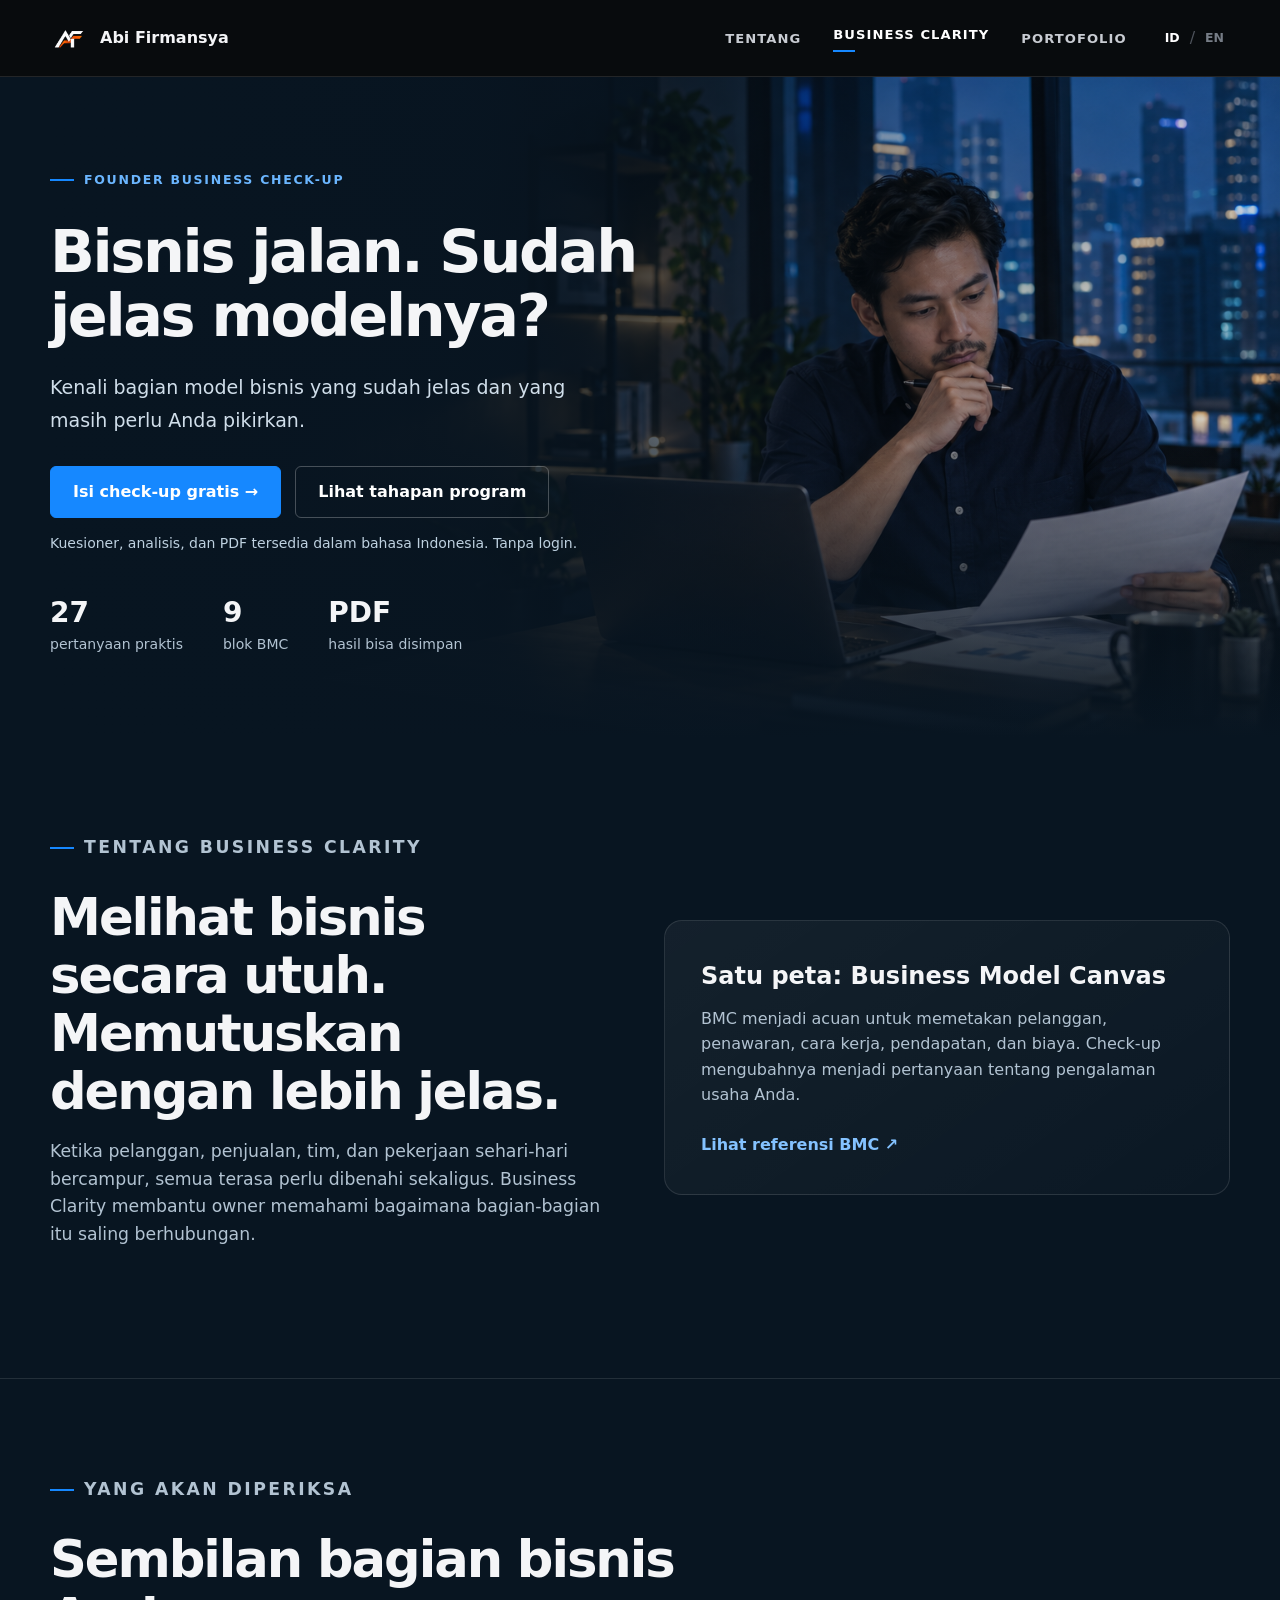
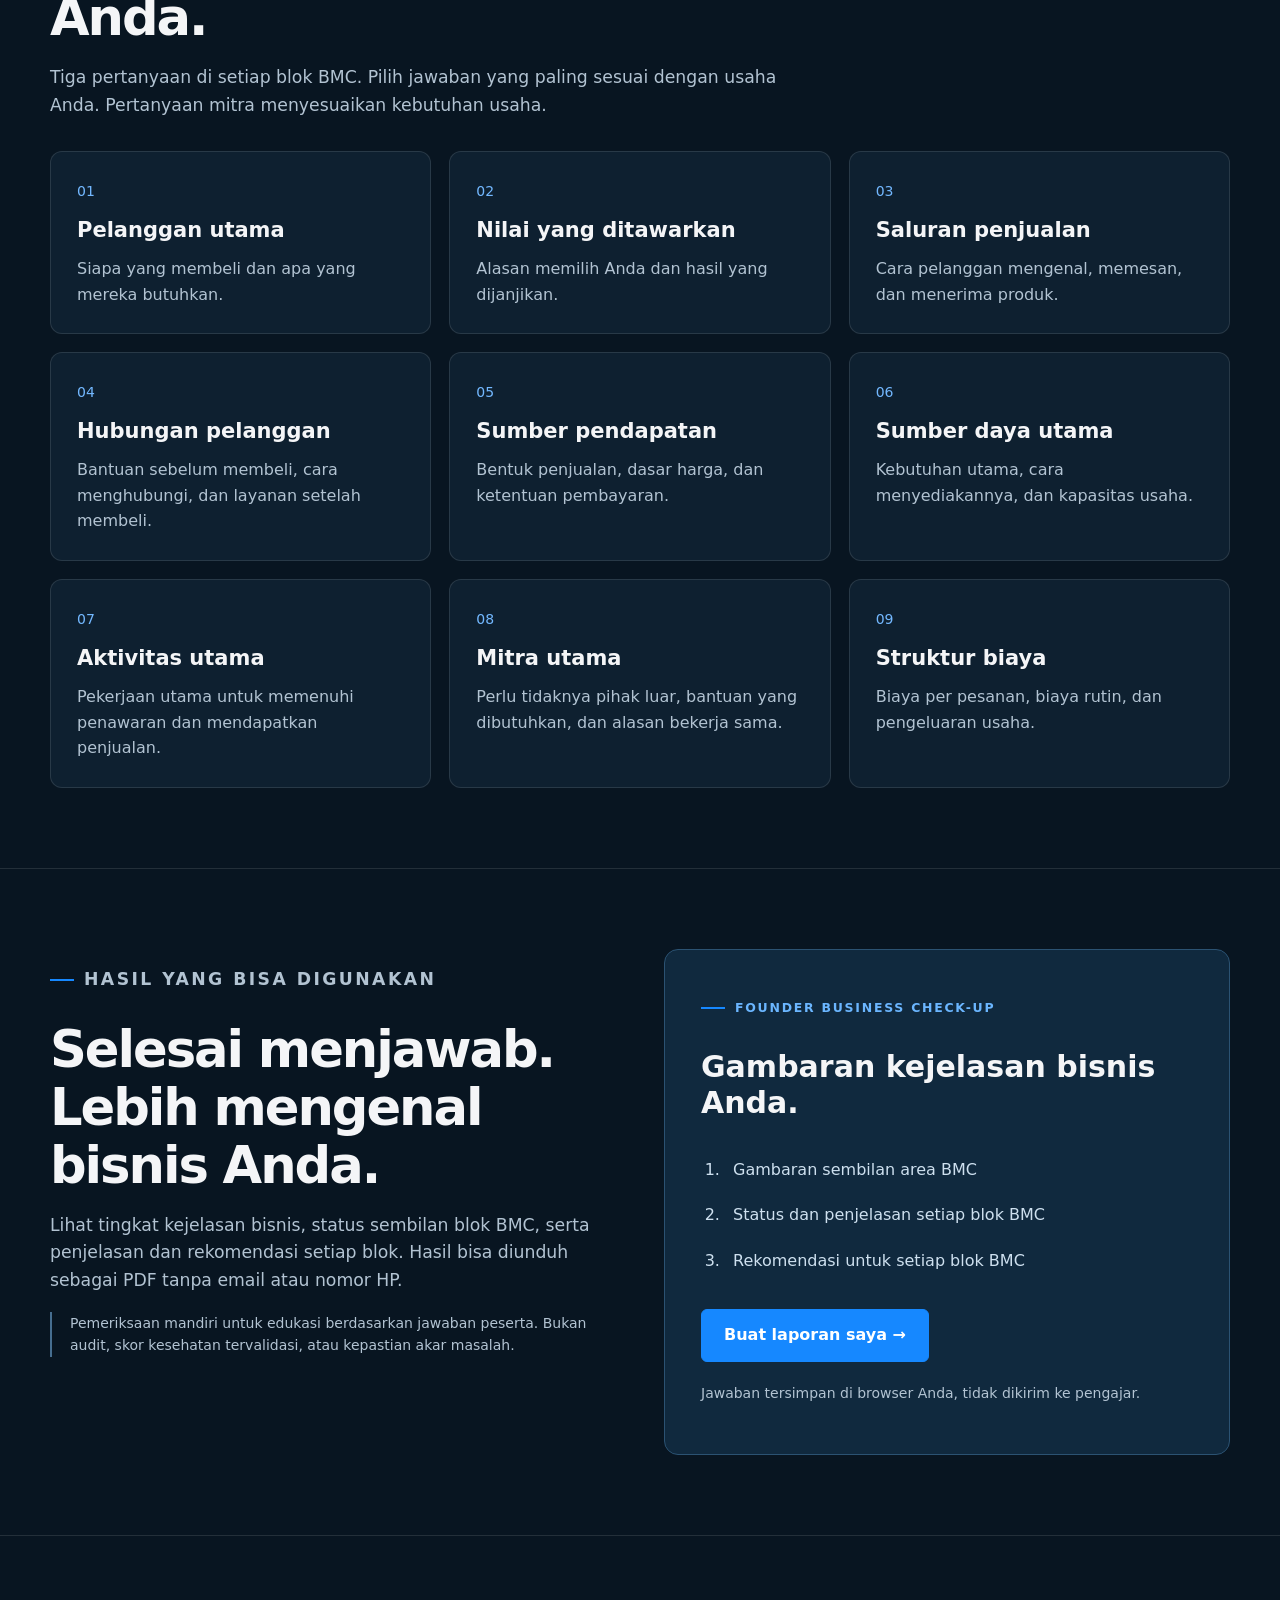
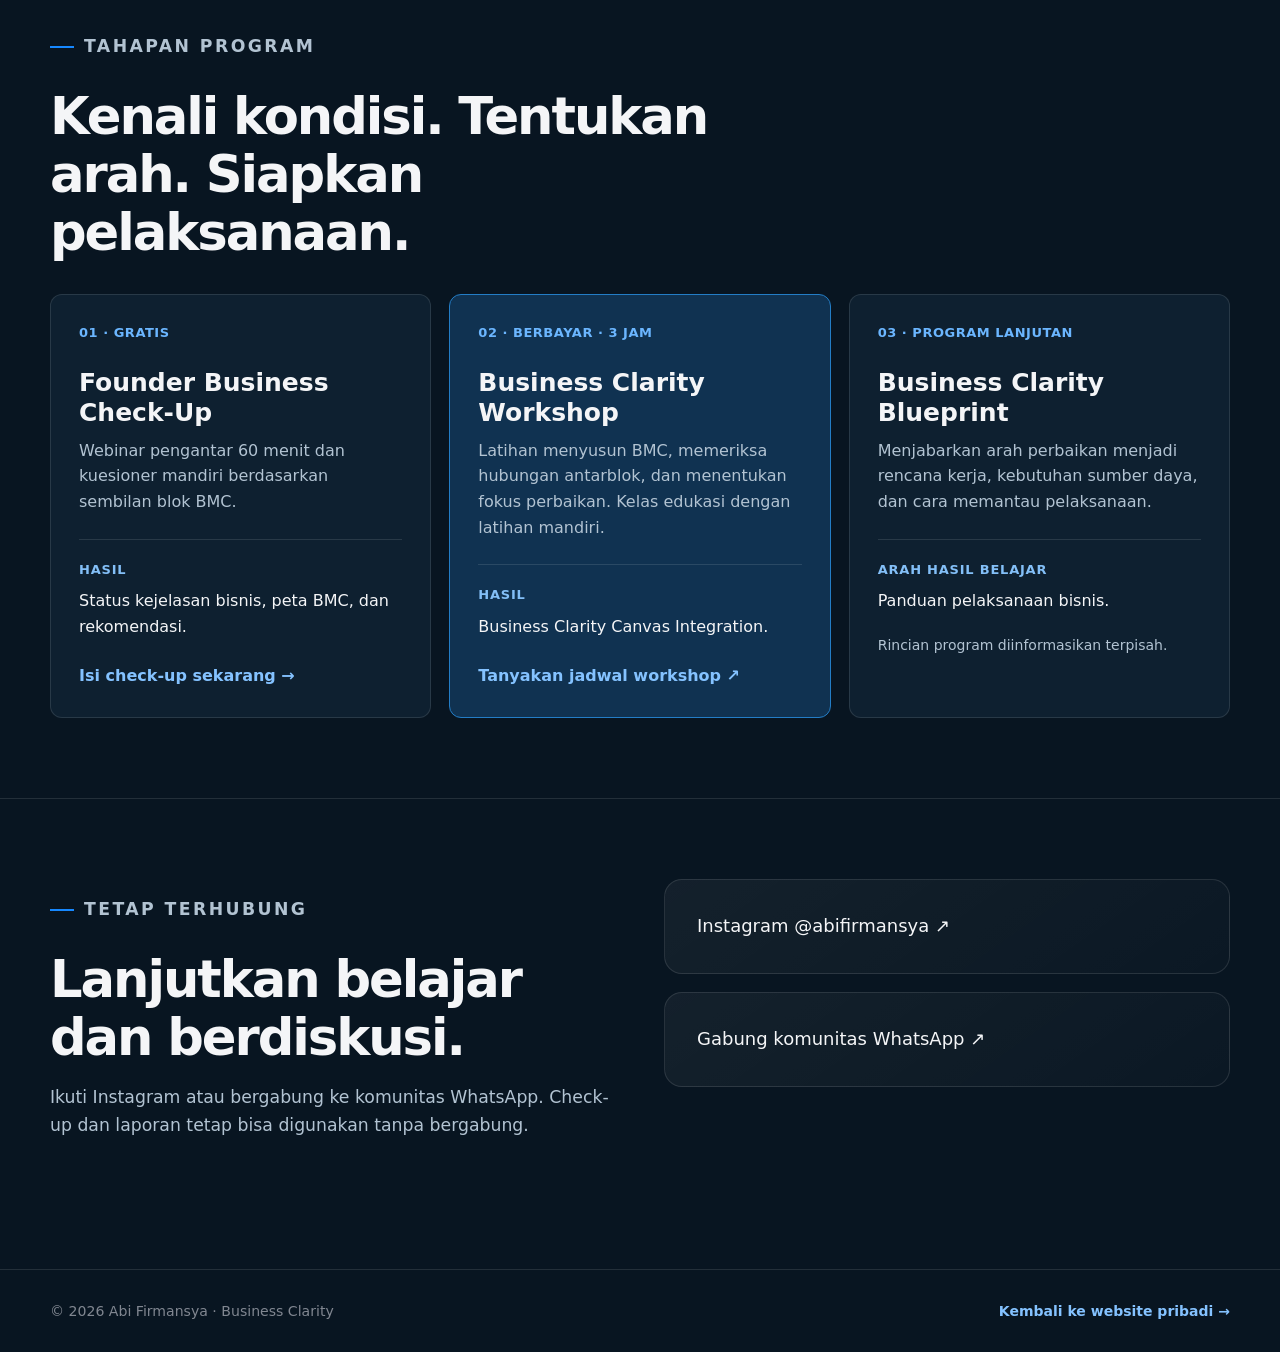
==== commit 5add2e3c: "Publish BMC clarity questionnaire with detailed results and PDF reports" ====
--- a/business-clarity/index.html
+++ b/business-clarity/index.html
@@ -1,11 +1,11 @@
 <!doctype html>
-<html lang="id"><head><meta charset="utf-8"><meta name="viewport" content="width=device-width,initial-scale=1"><title>Business Clarity — Founder Business Check-Up</title><meta name="description" content="Pahami kondisi bisnis melalui 36 pertanyaan berdasarkan sembilan blok BMC. Baca analisis, pilih langkah awal, dan unduh laporan PDF gratis."><link rel="icon" href="/assets/favicon.svg" type="image/svg+xml"><link rel="stylesheet" href="/assets/styles.css"><link rel="stylesheet" href="program.css"></head>
+<html lang="id"><head><meta charset="utf-8"><meta name="viewport" content="width=device-width,initial-scale=1"><title>Business Clarity — Founder Business Check-Up</title><meta name="description" content="Kenali kejelasan bisnis melalui 27 pertanyaan pada sembilan blok BMC. Lihat status, penjelasan, rekomendasi, dan unduh hasil PDF gratis."><link rel="icon" href="/assets/favicon.svg" type="image/svg+xml"><link rel="stylesheet" href="/assets/styles.css"><link rel="stylesheet" href="program.css"></head>
 <body class="bc-program"><a class="bc-skip" href="#main" data-id="Langsung ke isi" data-en="Skip to content">Langsung ke isi</a><header class="site-header"><div class="header-inner"><a class="brand" href="/" aria-label="Abi Firmansya"><img src="/assets/af-logo.png" alt=""><span>Abi Firmansya</span></a><button class="menu-button" aria-label="Buka menu" aria-expanded="false"><span></span><span></span><span></span></button><nav class="site-nav" aria-label="Navigasi utama"><a href="/" data-id="Tentang" data-en="About">Tentang</a><a href="/business-clarity/" aria-current="page">Business Clarity</a><a href="/portfolio/" data-id="Portofolio" data-en="Portfolio">Portofolio</a><div class="language-switch"><button data-lang="id" aria-pressed="true">ID</button><span>/</span><button data-lang="en" aria-pressed="false">EN</button></div></nav></div></header>
 <main id="main">
-<section class="bc-hero"><img src="check-up/assets/owner-hero.png" width="1536" height="1024" alt="" fetchpriority="high"><div class="bc-shade"></div><div class="shell bc-hero-copy"><p class="eyebrow">FOUNDER BUSINESS CHECK-UP</p><h1  data-id="Bisnis terus berjalan. Sudah tahu arah perbaikannya?" data-en="Your business keeps moving. Do you know what to improve?">Bisnis terus berjalan. Sudah tahu arah perbaikannya?</h1><p class="bc-lead" data-id="Pahami kondisi bisnis Anda, temukan bagian yang perlu diperiksa, dan pilih langkah pertama yang bisa dikerjakan." data-en="Understand your business, identify what needs a closer look, and choose a practical first step.">Pahami kondisi bisnis Anda, temukan bagian yang perlu diperiksa, dan pilih langkah pertama yang bisa dikerjakan.</p><div class="bc-actions"><a class="button" href="check-up/" data-id="Isi check-up gratis →" data-en="Start the free check-up →">Isi check-up gratis →</a><a class="button secondary" href="#program" data-id="Lihat tahapan program" data-en="Explore the program">Lihat tahapan program</a></div><p class="bc-language-note" data-id="Kuesioner, analisis, dan PDF tersedia dalam bahasa Indonesia. Tanpa login." data-en="The questionnaire, analysis, and PDF are currently in Indonesian. No login required.">Kuesioner, analisis, dan PDF tersedia dalam bahasa Indonesia. Tanpa login.</p><div class="bc-facts"><div><b>36</b><span  data-id="pertanyaan praktis" data-en="practical questions">pertanyaan praktis</span></div><div><b>9</b><span  data-id="blok BMC" data-en="BMC blocks">blok BMC</span></div><div><b>PDF</b><span  data-id="hasil bisa disimpan" data-en="a report to keep">hasil bisa disimpan</span></div></div></div></section>
+<section class="bc-hero"><img src="check-up/assets/owner-hero.png" width="1536" height="1024" alt="" fetchpriority="high"><div class="bc-shade"></div><div class="shell bc-hero-copy"><p class="eyebrow">FOUNDER BUSINESS CHECK-UP</p><h1  data-id="Bisnis jalan. Sudah jelas modelnya?" data-en="Your business is running. Is its model clear?">Bisnis jalan. Sudah jelas modelnya?</h1><p class="bc-lead" data-id="Kenali bagian model bisnis yang sudah jelas dan yang masih perlu Anda pikirkan." data-en="See which parts of your business model are clear and which need more thought.">Kenali bagian model bisnis yang sudah jelas dan yang masih perlu Anda pikirkan.</p><div class="bc-actions"><a class="button" href="check-up/" data-id="Isi check-up gratis →" data-en="Start the free check-up →">Isi check-up gratis →</a><a class="button secondary" href="#program" data-id="Lihat tahapan program" data-en="Explore the program">Lihat tahapan program</a></div><p class="bc-language-note" data-id="Kuesioner, analisis, dan PDF tersedia dalam bahasa Indonesia. Tanpa login." data-en="The questionnaire, analysis, and PDF are currently in Indonesian. No login required.">Kuesioner, analisis, dan PDF tersedia dalam bahasa Indonesia. Tanpa login.</p><div class="bc-facts"><div><b>27</b><span  data-id="pertanyaan praktis" data-en="practical questions">pertanyaan praktis</span></div><div><b>9</b><span  data-id="blok BMC" data-en="BMC blocks">blok BMC</span></div><div><b>PDF</b><span  data-id="hasil bisa disimpan" data-en="a report to keep">hasil bisa disimpan</span></div></div></div></section>
 <section class="section"><div class="shell split"><div class="section-head"><p class="eyebrow" data-id="TENTANG BUSINESS CLARITY" data-en="ABOUT BUSINESS CLARITY">TENTANG BUSINESS CLARITY</p><h2  data-id="Melihat bisnis secara utuh. Memutuskan dengan lebih jelas." data-en="See the whole business. Make clearer decisions.">Melihat bisnis secara utuh. Memutuskan dengan lebih jelas.</h2><p  data-id="Ketika pelanggan, penjualan, tim, dan pekerjaan sehari-hari bercampur, semua terasa perlu dibenahi sekaligus. Business Clarity membantu owner memahami bagaimana bagian-bagian itu saling berhubungan." data-en="When customers, sales, people, and daily work overlap, everything can feel urgent. Business Clarity helps owners understand how these parts connect.">Ketika pelanggan, penjualan, tim, dan pekerjaan sehari-hari bercampur, semua terasa perlu dibenahi sekaligus. Business Clarity membantu owner memahami bagaimana bagian-bagian itu saling berhubungan.</p></div><aside class="panel bc-map"><h3  data-id="Satu peta: Business Model Canvas" data-en="One map: the Business Model Canvas">Satu peta: Business Model Canvas</h3><p  data-id="BMC menjadi acuan untuk memetakan pelanggan, penawaran, cara kerja, pendapatan, dan biaya. Check-up mengubahnya menjadi pertanyaan tentang pengalaman usaha Anda." data-en="The BMC maps customers, offers, operations, revenue, and costs. The check-up uses it to organise questions about your business experience.">BMC menjadi acuan untuk memetakan pelanggan, penawaran, cara kerja, pendapatan, dan biaya. Check-up mengubahnya menjadi pertanyaan tentang pengalaman usaha Anda.</p><a class="bc-text-link" href="https://www.strategyzer.com/library/the-business-model-canvas" target="_blank" rel="noopener noreferrer" data-id="Lihat referensi BMC ↗" data-en="Read about the BMC ↗">Lihat referensi BMC ↗</a></aside></div></section>
-<section class="section"><div class="shell"><div class="section-head"><p class="eyebrow" data-id="YANG AKAN DIPERIKSA" data-en="WHAT YOU WILL REVIEW">YANG AKAN DIPERIKSA</p><h2  data-id="Sembilan bagian bisnis Anda." data-en="Nine parts of your business.">Sembilan bagian bisnis Anda.</h2><p  data-id="Empat pertanyaan di setiap area. Pilih kondisi yang paling mendekati pengalaman usaha Anda; contoh membantu memperjelas maksud pertanyaannya." data-en="Four questions in each area. Choose the option closest to your experience; examples explain what each question means.">Empat pertanyaan di setiap area. Pilih kondisi yang paling mendekati pengalaman usaha Anda; contoh membantu memperjelas maksud pertanyaannya.</p></div><div class="bc-areas"><article><span>01</span><h3  data-id="Pelanggan utama" data-en="Customer segments">Pelanggan utama</h3><p  data-id="Siapa yang membeli dan apa yang mereka butuhkan." data-en="Who buys and what they need.">Siapa yang membeli dan apa yang mereka butuhkan.</p></article><article><span>02</span><h3  data-id="Nilai yang ditawarkan" data-en="Value propositions">Nilai yang ditawarkan</h3><p  data-id="Alasan memilih Anda dan hasil yang dijanjikan." data-en="Why customers choose you and what you promise.">Alasan memilih Anda dan hasil yang dijanjikan.</p></article><article><span>03</span><h3  data-id="Saluran penjualan" data-en="Channels">Saluran penjualan</h3><p  data-id="Cara pelanggan mengenal, memesan, dan menerima produk." data-en="How customers find, order, and receive your offer.">Cara pelanggan mengenal, memesan, dan menerima produk.</p></article><article><span>04</span><h3  data-id="Hubungan pelanggan" data-en="Customer relationships">Hubungan pelanggan</h3><p  data-id="Tanggapan, penyelesaian keluhan, dan tindak lanjut." data-en="Responses, complaint resolution, and follow-up.">Tanggapan, penyelesaian keluhan, dan tindak lanjut.</p></article><article><span>05</span><h3  data-id="Sumber pendapatan" data-en="Revenue streams">Sumber pendapatan</h3><p  data-id="Sumber penjualan, harga, dan pembayaran yang masuk." data-en="Sales sources, pricing, and payments received.">Sumber penjualan, harga, dan pembayaran yang masuk.</p></article><article><span>06</span><h3  data-id="Sumber daya utama" data-en="Key resources">Sumber daya utama</h3><p  data-id="Kesiapan waktu, orang, alat, bahan, dan informasi." data-en="The time, people, equipment, materials, and information you need.">Kesiapan waktu, orang, alat, bahan, dan informasi.</p></article><article><span>07</span><h3  data-id="Aktivitas utama" data-en="Key activities">Aktivitas utama</h3><p  data-id="Urutan kerja, patokan hasil, dan pemeriksaan kualitas." data-en="Work steps, expected results, and quality checks.">Urutan kerja, patokan hasil, dan pemeriksaan kualitas.</p></article><article><span>08</span><h3  data-id="Mitra utama" data-en="Key partnerships">Mitra utama</h3><p  data-id="Peran pemasok atau pihak luar dan kesepakatannya." data-en="External providers, their roles, and your agreements.">Peran pemasok atau pihak luar dan kesepakatannya.</p></article><article><span>09</span><h3  data-id="Struktur biaya" data-en="Cost structure">Struktur biaya</h3><p  data-id="Biaya per pesanan, biaya rutin, dan pengeluaran usaha." data-en="Order costs, ongoing costs, and business spending.">Biaya per pesanan, biaya rutin, dan pengeluaran usaha.</p></article></div></div></section>
-<section class="section"><div class="shell split"><div class="section-head"><p class="eyebrow" data-id="HASIL YANG BISA DIGUNAKAN" data-en="A RESULT YOU CAN USE">HASIL YANG BISA DIGUNAKAN</p><h2  data-id="Selesai menjawab. Punya langkah pertama." data-en="Finish the questions. Leave with a first step.">Selesai menjawab. Punya langkah pertama.</h2><p  data-id="Hasil menjelaskan arti jawaban bagi usaha, hal yang perlu diperiksa, tindakan pertama, dan hasil kerja yang perlu dibuat. Simpan sebagai laporan PDF pribadi." data-en="Your results explain what your answers may mean, what to check, a first action, and a practical output to create. Save them as a personal PDF report.">Hasil menjelaskan arti jawaban bagi usaha, hal yang perlu diperiksa, tindakan pertama, dan hasil kerja yang perlu dibuat. Simpan sebagai laporan PDF pribadi.</p><p class="bc-disclaimer" data-id="Pemeriksaan mandiri untuk edukasi berdasarkan jawaban peserta. Bukan audit, skor kesehatan tervalidasi, atau kepastian akar masalah." data-en="An educational self-assessment based on your answers. It is not an audit, a validated business health score, or proof of a root cause.">Pemeriksaan mandiri untuk edukasi berdasarkan jawaban peserta. Bukan audit, skor kesehatan tervalidasi, atau kepastian akar masalah.</p></div><div class="bc-report"><p class="eyebrow">FOUNDER BUSINESS CHECK-UP</p><h3  data-id="Catatan kondisi bisnis Anda." data-en="A clearer picture of your business.">Catatan kondisi bisnis Anda.</h3><ol><li  data-id="Gambaran sembilan area BMC" data-en="An overview of the nine BMC areas">Gambaran sembilan area BMC</li><li  data-id="Penjelasan kondisi dan hal yang belum diketahui" data-en="An explanation of current practices and information gaps">Penjelasan kondisi dan hal yang belum diketahui</li><li  data-id="Satu fokus dan langkah tindak lanjut" data-en="One focus and a practical next action">Satu fokus dan langkah tindak lanjut</li></ol><a class="button" href="check-up/" data-id="Buat laporan saya →" data-en="Create my report in Indonesian →">Buat laporan saya →</a><p class="bc-small" data-id="Jawaban tersimpan di browser Anda, tidak dikirim ke pengajar." data-en="Answers stay in your browser and are not sent to the instructor.">Jawaban tersimpan di browser Anda, tidak dikirim ke pengajar.</p></div></div></section>
-<section id="program" class="section"><div class="shell"><div class="section-head"><p class="eyebrow" data-id="TAHAPAN PROGRAM" data-en="THE PROGRAM JOURNEY">TAHAPAN PROGRAM</p><h2  data-id="Kenali kondisi. Tentukan arah. Siapkan pelaksanaan." data-en="Understand the situation. Set a direction. Prepare to act.">Kenali kondisi. Tentukan arah. Siapkan pelaksanaan.</h2></div><div class="journey"><article class="journey-card"><p class="step" data-id="01 · GRATIS" data-en="01 · FREE">01 · GRATIS</p><h3>Founder Business Check-Up</h3><p  data-id="Webinar pengantar 60 menit dan kuesioner mandiri berdasarkan sembilan blok BMC." data-en="A 60-minute introductory webinar and a self-assessment based on the nine BMC blocks.">Webinar pengantar 60 menit dan kuesioner mandiri berdasarkan sembilan blok BMC.</p><div class="bc-output"><b  data-id="HASIL" data-en="OUTPUT">HASIL</b><span  data-id="Laporan kondisi bisnis dan satu fokus awal." data-en="A business overview report and one initial focus.">Laporan kondisi bisnis dan satu fokus awal.</span></div><a class="bc-text-link" href="check-up/" data-id="Isi check-up sekarang →" data-en="Take the check-up in Indonesian →">Isi check-up sekarang →</a></article><article class="journey-card bc-featured"><p class="step" data-id="02 · BERBAYAR · 3 JAM" data-en="02 · PAID · 3 HOURS">02 · BERBAYAR · 3 JAM</p><h3>Business Clarity Workshop</h3><p  data-id="Latihan menyusun BMC, memeriksa hubungan antarblok, dan menentukan fokus perbaikan. Kelas edukasi dengan latihan mandiri." data-en="Practise building a BMC, examining connections between blocks, and choosing an improvement focus. An educational class with individual exercises.">Latihan menyusun BMC, memeriksa hubungan antarblok, dan menentukan fokus perbaikan. Kelas edukasi dengan latihan mandiri.</p><div class="bc-output"><b  data-id="HASIL" data-en="OUTPUT">HASIL</b><span  data-id="Business Clarity Canvas Integration." data-en="Business Clarity Canvas Integration.">Business Clarity Canvas Integration.</span></div><a class="bc-text-link" href="https://api.whatsapp.com/send/?phone=62851213142611&amp;text&amp;type=phone_number&amp;app_absent=0" target="_blank" rel="noopener noreferrer" data-id="Tanyakan jadwal workshop ↗" data-en="Ask about workshop dates ↗">Tanyakan jadwal workshop ↗</a></article><article class="journey-card"><p class="step" data-id="03 · PROGRAM LANJUTAN" data-en="03 · NEXT-STAGE PROGRAM">03 · PROGRAM LANJUTAN</p><h3>Business Clarity Blueprint</h3><p  data-id="Menjabarkan arah perbaikan menjadi rencana kerja, kebutuhan sumber daya, dan cara memantau pelaksanaan." data-en="Turn your improvement direction into a work plan, resource requirements, and ways to monitor implementation.">Menjabarkan arah perbaikan menjadi rencana kerja, kebutuhan sumber daya, dan cara memantau pelaksanaan.</p><div class="bc-output"><b  data-id="ARAH HASIL BELAJAR" data-en="INTENDED LEARNING OUTPUT">ARAH HASIL BELAJAR</b><span  data-id="Panduan pelaksanaan bisnis." data-en="A practical business implementation guide.">Panduan pelaksanaan bisnis.</span></div><p class="bc-small" data-id="Rincian program diinformasikan terpisah." data-en="Program details will be provided separately.">Rincian program diinformasikan terpisah.</p></article></div></div></section>
+<section class="section"><div class="shell"><div class="section-head"><p class="eyebrow" data-id="YANG AKAN DIPERIKSA" data-en="WHAT YOU WILL REVIEW">YANG AKAN DIPERIKSA</p><h2  data-id="Sembilan bagian bisnis Anda." data-en="Nine parts of your business.">Sembilan bagian bisnis Anda.</h2><p  data-id="Tiga pertanyaan di setiap blok BMC. Pilih jawaban yang paling sesuai dengan usaha Anda. Pertanyaan mitra menyesuaikan kebutuhan usaha." data-en="Three questions per BMC block. Choose what fits your business. Partner questions adapt to your needs.">Tiga pertanyaan di setiap blok BMC. Pilih jawaban yang paling sesuai dengan usaha Anda. Pertanyaan mitra menyesuaikan kebutuhan usaha.</p></div><div class="bc-areas"><article><span>01</span><h3  data-id="Pelanggan utama" data-en="Customer segments">Pelanggan utama</h3><p  data-id="Siapa yang membeli dan apa yang mereka butuhkan." data-en="Who buys and what they need.">Siapa yang membeli dan apa yang mereka butuhkan.</p></article><article><span>02</span><h3  data-id="Nilai yang ditawarkan" data-en="Value propositions">Nilai yang ditawarkan</h3><p  data-id="Alasan memilih Anda dan hasil yang dijanjikan." data-en="Why customers choose you and what you promise.">Alasan memilih Anda dan hasil yang dijanjikan.</p></article><article><span>03</span><h3  data-id="Saluran penjualan" data-en="Channels">Saluran penjualan</h3><p  data-id="Cara pelanggan mengenal, memesan, dan menerima produk." data-en="How customers find, order, and receive your offer.">Cara pelanggan mengenal, memesan, dan menerima produk.</p></article><article><span>04</span><h3  data-id="Hubungan pelanggan" data-en="Customer relationships">Hubungan pelanggan</h3><p  data-id="Bantuan sebelum membeli, cara menghubungi, dan layanan setelah membeli." data-en="Help before purchase, ways to get in touch, and after-sales service.">Bantuan sebelum membeli, cara menghubungi, dan layanan setelah membeli.</p></article><article><span>05</span><h3  data-id="Sumber pendapatan" data-en="Revenue streams">Sumber pendapatan</h3><p  data-id="Bentuk penjualan, dasar harga, dan ketentuan pembayaran." data-en="Sales models, pricing decisions, and payment terms.">Bentuk penjualan, dasar harga, dan ketentuan pembayaran.</p></article><article><span>06</span><h3  data-id="Sumber daya utama" data-en="Key resources">Sumber daya utama</h3><p  data-id="Kebutuhan utama, cara menyediakannya, dan kapasitas usaha." data-en="Essential resources, how to obtain them, and business capacity.">Kebutuhan utama, cara menyediakannya, dan kapasitas usaha.</p></article><article><span>07</span><h3  data-id="Aktivitas utama" data-en="Key activities">Aktivitas utama</h3><p  data-id="Pekerjaan utama untuk memenuhi penawaran dan mendapatkan penjualan." data-en="Key activities for delivering the offer and generating sales.">Pekerjaan utama untuk memenuhi penawaran dan mendapatkan penjualan.</p></article><article><span>08</span><h3  data-id="Mitra utama" data-en="Key partnerships">Mitra utama</h3><p  data-id="Perlu tidaknya pihak luar, bantuan yang dibutuhkan, dan alasan bekerja sama." data-en="Whether partners are needed, their contribution, and reasons to work together.">Perlu tidaknya pihak luar, bantuan yang dibutuhkan, dan alasan bekerja sama.</p></article><article><span>09</span><h3  data-id="Struktur biaya" data-en="Cost structure">Struktur biaya</h3><p  data-id="Biaya per pesanan, biaya rutin, dan pengeluaran usaha." data-en="Order costs, ongoing costs, and business spending.">Biaya per pesanan, biaya rutin, dan pengeluaran usaha.</p></article></div></div></section>
+<section class="section"><div class="shell split"><div class="section-head"><p class="eyebrow" data-id="HASIL YANG BISA DIGUNAKAN" data-en="A RESULT YOU CAN USE">HASIL YANG BISA DIGUNAKAN</p><h2  data-id="Selesai menjawab. Lebih mengenal bisnis Anda." data-en="Finish the check-up. Understand your business better.">Selesai menjawab. Lebih mengenal bisnis Anda.</h2><p  data-id="Lihat tingkat kejelasan bisnis, status sembilan blok BMC, serta penjelasan dan rekomendasi setiap blok. Hasil bisa diunduh sebagai PDF tanpa email atau nomor HP." data-en="See your overall business clarity level and the status, explanation, and recommendation for each BMC block. Download the PDF without providing an email or phone number.">Lihat tingkat kejelasan bisnis, status sembilan blok BMC, serta penjelasan dan rekomendasi setiap blok. Hasil bisa diunduh sebagai PDF tanpa email atau nomor HP.</p><p class="bc-disclaimer" data-id="Pemeriksaan mandiri untuk edukasi berdasarkan jawaban peserta. Bukan audit, skor kesehatan tervalidasi, atau kepastian akar masalah." data-en="An educational self-assessment based on your answers. It is not an audit, a validated business health score, or proof of a root cause.">Pemeriksaan mandiri untuk edukasi berdasarkan jawaban peserta. Bukan audit, skor kesehatan tervalidasi, atau kepastian akar masalah.</p></div><div class="bc-report"><p class="eyebrow">FOUNDER BUSINESS CHECK-UP</p><h3  data-id="Gambaran kejelasan bisnis Anda." data-en="A clearer picture of your business.">Gambaran kejelasan bisnis Anda.</h3><ol><li  data-id="Gambaran sembilan area BMC" data-en="An overview of the nine BMC areas">Gambaran sembilan area BMC</li><li  data-id="Status dan penjelasan setiap blok BMC" data-en="Clarity status and explanation for each BMC block">Status dan penjelasan setiap blok BMC</li><li  data-id="Rekomendasi untuk setiap blok BMC" data-en="A recommendation for each BMC block">Rekomendasi untuk setiap blok BMC</li></ol><a class="button" href="check-up/" data-id="Buat laporan saya →" data-en="Create my report in Indonesian →">Buat laporan saya →</a><p class="bc-small" data-id="Jawaban tersimpan di browser Anda, tidak dikirim ke pengajar." data-en="Answers stay in your browser and are not sent to the instructor.">Jawaban tersimpan di browser Anda, tidak dikirim ke pengajar.</p></div></div></section>
+<section id="program" class="section"><div class="shell"><div class="section-head"><p class="eyebrow" data-id="TAHAPAN PROGRAM" data-en="THE PROGRAM JOURNEY">TAHAPAN PROGRAM</p><h2  data-id="Kenali kondisi. Tentukan arah. Siapkan pelaksanaan." data-en="Understand the situation. Set a direction. Prepare to act.">Kenali kondisi. Tentukan arah. Siapkan pelaksanaan.</h2></div><div class="journey"><article class="journey-card"><p class="step" data-id="01 · GRATIS" data-en="01 · FREE">01 · GRATIS</p><h3>Founder Business Check-Up</h3><p  data-id="Webinar pengantar 60 menit dan kuesioner mandiri berdasarkan sembilan blok BMC." data-en="A 60-minute introductory webinar and a self-assessment based on the nine BMC blocks.">Webinar pengantar 60 menit dan kuesioner mandiri berdasarkan sembilan blok BMC.</p><div class="bc-output"><b  data-id="HASIL" data-en="OUTPUT">HASIL</b><span  data-id="Status kejelasan bisnis, peta BMC, dan rekomendasi." data-en="Business clarity status, a BMC map, and recommendations.">Status kejelasan bisnis, peta BMC, dan rekomendasi.</span></div><a class="bc-text-link" href="check-up/" data-id="Isi check-up sekarang →" data-en="Take the check-up in Indonesian →">Isi check-up sekarang →</a></article><article class="journey-card bc-featured"><p class="step" data-id="02 · BERBAYAR · 3 JAM" data-en="02 · PAID · 3 HOURS">02 · BERBAYAR · 3 JAM</p><h3>Business Clarity Workshop</h3><p  data-id="Latihan menyusun BMC, memeriksa hubungan antarblok, dan menentukan fokus perbaikan. Kelas edukasi dengan latihan mandiri." data-en="Practise building a BMC, examining connections between blocks, and choosing an improvement focus. An educational class with individual exercises.">Latihan menyusun BMC, memeriksa hubungan antarblok, dan menentukan fokus perbaikan. Kelas edukasi dengan latihan mandiri.</p><div class="bc-output"><b  data-id="HASIL" data-en="OUTPUT">HASIL</b><span  data-id="Business Clarity Canvas Integration." data-en="Business Clarity Canvas Integration.">Business Clarity Canvas Integration.</span></div><a class="bc-text-link" href="https://api.whatsapp.com/send/?phone=62851213142611&amp;text&amp;type=phone_number&amp;app_absent=0" target="_blank" rel="noopener noreferrer" data-id="Tanyakan jadwal workshop ↗" data-en="Ask about workshop dates ↗">Tanyakan jadwal workshop ↗</a></article><article class="journey-card"><p class="step" data-id="03 · PROGRAM LANJUTAN" data-en="03 · NEXT-STAGE PROGRAM">03 · PROGRAM LANJUTAN</p><h3>Business Clarity Blueprint</h3><p  data-id="Menjabarkan arah perbaikan menjadi rencana kerja, kebutuhan sumber daya, dan cara memantau pelaksanaan." data-en="Turn your improvement direction into a work plan, resource requirements, and ways to monitor implementation.">Menjabarkan arah perbaikan menjadi rencana kerja, kebutuhan sumber daya, dan cara memantau pelaksanaan.</p><div class="bc-output"><b  data-id="ARAH HASIL BELAJAR" data-en="INTENDED LEARNING OUTPUT">ARAH HASIL BELAJAR</b><span  data-id="Panduan pelaksanaan bisnis." data-en="A practical business implementation guide.">Panduan pelaksanaan bisnis.</span></div><p class="bc-small" data-id="Rincian program diinformasikan terpisah." data-en="Program details will be provided separately.">Rincian program diinformasikan terpisah.</p></article></div></div></section>
 <section class="section"><div class="shell split"><div class="section-head"><p class="eyebrow" data-id="TETAP TERHUBUNG" data-en="STAY CONNECTED">TETAP TERHUBUNG</p><h2  data-id="Lanjutkan belajar dan berdiskusi." data-en="Keep learning and exchanging ideas.">Lanjutkan belajar dan berdiskusi.</h2><p  data-id="Ikuti Instagram atau bergabung ke komunitas WhatsApp. Check-up dan laporan tetap bisa digunakan tanpa bergabung." data-en="Follow on Instagram or join the WhatsApp community. You can use the check-up and download your report without joining.">Ikuti Instagram atau bergabung ke komunitas WhatsApp. Check-up dan laporan tetap bisa digunakan tanpa bergabung.</p></div><div class="bc-social"><a class="panel" href="https://www.instagram.com/abifirmansya/" target="_blank" rel="noopener noreferrer" data-id="Instagram @abifirmansya ↗" data-en="Instagram @abifirmansya ↗">Instagram @abifirmansya ↗</a><a class="panel" href="https://chat.whatsapp.com/E0A49g7bczE1sGa5VEVDZc" target="_blank" rel="noopener noreferrer" data-id="Gabung komunitas WhatsApp ↗" data-en="Join the WhatsApp community ↗">Gabung komunitas WhatsApp ↗</a></div></div></section>
 </main><footer class="site-footer"><div class="shell footer-inner"><span>© 2026 Abi Firmansya · Business Clarity</span><a class="bc-text-link" href="/" data-id="Kembali ke website pribadi →" data-en="Back to the personal website →">Kembali ke website pribadi →</a></div></footer><script src="/assets/site.js"></script></body></html>
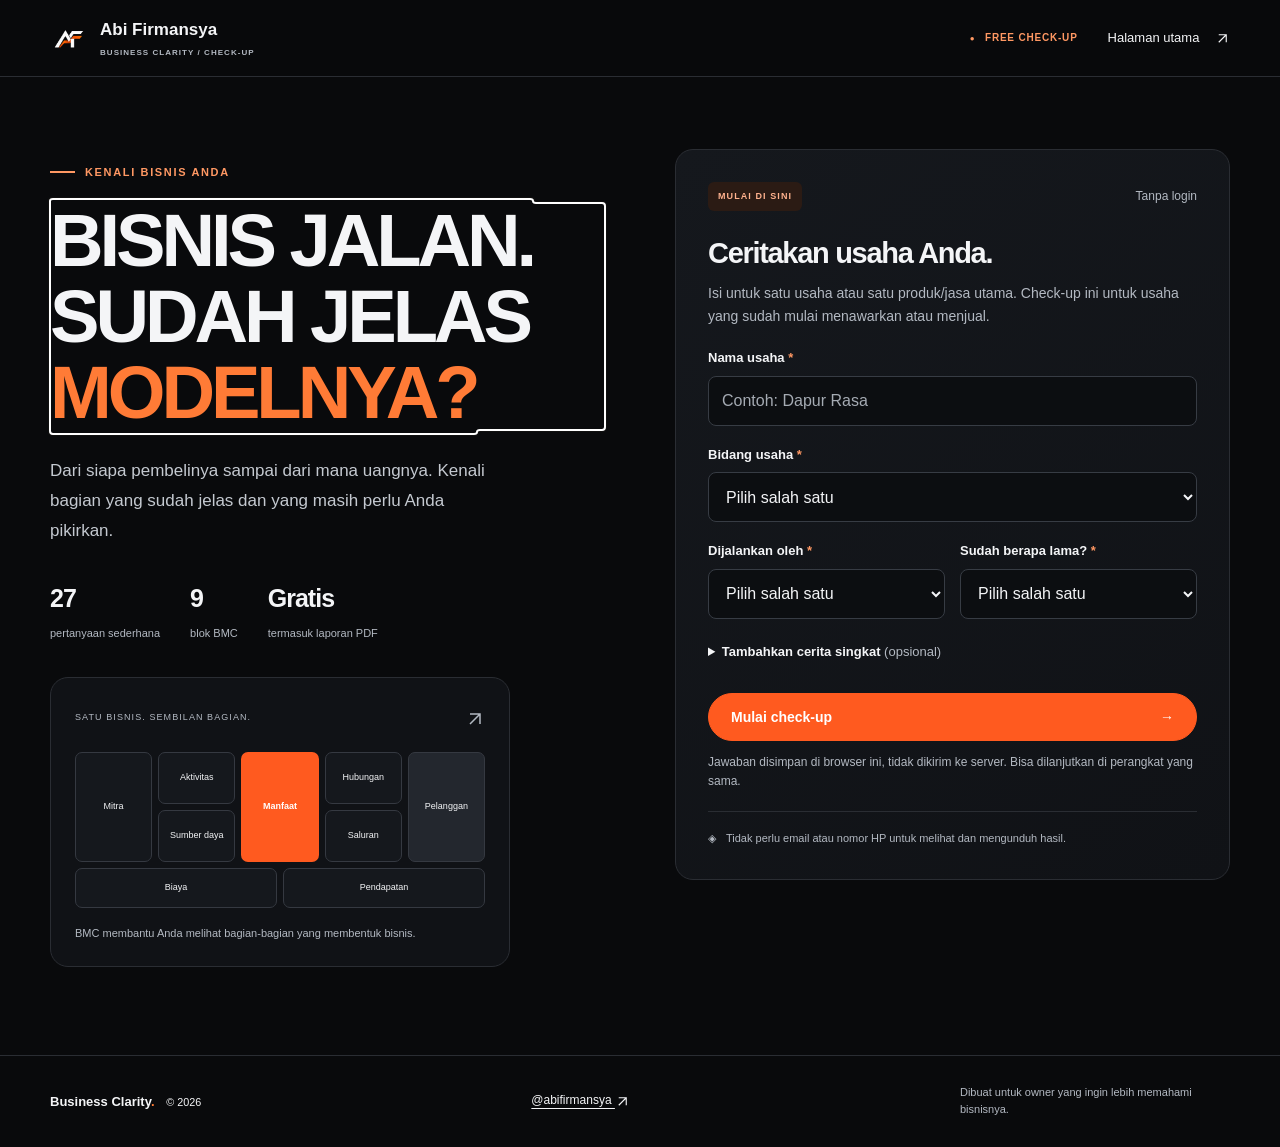
==== commit fa579cc0: "Replace Business Clarity landing page with the questionnaire" ====
--- a/business-clarity/index.html
+++ b/business-clarity/index.html
@@ -1,11 +1,59 @@
 <!doctype html>
-<html lang="id"><head><meta charset="utf-8"><meta name="viewport" content="width=device-width,initial-scale=1"><title>Business Clarity — Founder Business Check-Up</title><meta name="description" content="Kenali kejelasan bisnis melalui 27 pertanyaan pada sembilan blok BMC. Lihat status, penjelasan, rekomendasi, dan unduh hasil PDF gratis."><link rel="icon" href="/assets/favicon.svg" type="image/svg+xml"><link rel="stylesheet" href="/assets/styles.css"><link rel="stylesheet" href="program.css"></head>
-<body class="bc-program"><a class="bc-skip" href="#main" data-id="Langsung ke isi" data-en="Skip to content">Langsung ke isi</a><header class="site-header"><div class="header-inner"><a class="brand" href="/" aria-label="Abi Firmansya"><img src="/assets/af-logo.png" alt=""><span>Abi Firmansya</span></a><button class="menu-button" aria-label="Buka menu" aria-expanded="false"><span></span><span></span><span></span></button><nav class="site-nav" aria-label="Navigasi utama"><a href="/" data-id="Tentang" data-en="About">Tentang</a><a href="/business-clarity/" aria-current="page">Business Clarity</a><a href="/portfolio/" data-id="Portofolio" data-en="Portfolio">Portofolio</a><div class="language-switch"><button data-lang="id" aria-pressed="true">ID</button><span>/</span><button data-lang="en" aria-pressed="false">EN</button></div></nav></div></header>
+<html lang="id">
+<head>
+  <meta charset="utf-8"><meta name="viewport" content="width=device-width, initial-scale=1">
+  <title>Business Clarity — Seberapa jelas bisnis Anda?</title>
+  <meta name="description" content="Check-up gratis dengan 27 pertanyaan sederhana. Lihat tingkat kejelasan bisnis, status sembilan blok BMC, penjelasan, dan rekomendasi. Unduh hasil PDF tanpa email.">
+  <meta name="theme-color" content="#090a0c">
+  <link rel="icon" href="/assets/favicon.svg" type="image/svg+xml">
+  <link rel="stylesheet" href="check-up/styles.css">
+</head>
+<body data-view="profile">
+<a class="skip" href="#main">Langsung ke isi</a>
+<header class="nav"><div class="wrap nav-inner">
+  <a class="brand" href="/" aria-label="Abi Firmansya, halaman utama"><img src="/assets/af-logo.png" width="38" height="38" alt=""><span>Abi Firmansya<small>BUSINESS CLARITY / CHECK-UP</small></span></a>
+  <div class="nav-right"><span class="free-label"><span aria-hidden="true">●</span> FREE CHECK-UP</span><a class="back-to-program" href="/">Halaman utama <span aria-hidden="true"><svg class="arrow-icon" viewBox="0 0 24 24" fill="none" stroke="currentColor" stroke-width="1.8" aria-hidden="true"><path d="M6 18 18 6M6 6h12v12"/></svg></span></a></div>
+</div></header>
 <main id="main">
-<section class="bc-hero"><img src="check-up/assets/owner-hero.png" width="1536" height="1024" alt="" fetchpriority="high"><div class="bc-shade"></div><div class="shell bc-hero-copy"><p class="eyebrow">FOUNDER BUSINESS CHECK-UP</p><h1  data-id="Bisnis jalan. Sudah jelas modelnya?" data-en="Your business is running. Is its model clear?">Bisnis jalan. Sudah jelas modelnya?</h1><p class="bc-lead" data-id="Kenali bagian model bisnis yang sudah jelas dan yang masih perlu Anda pikirkan." data-en="See which parts of your business model are clear and which need more thought.">Kenali bagian model bisnis yang sudah jelas dan yang masih perlu Anda pikirkan.</p><div class="bc-actions"><a class="button" href="check-up/" data-id="Isi check-up gratis →" data-en="Start the free check-up →">Isi check-up gratis →</a><a class="button secondary" href="#program" data-id="Lihat tahapan program" data-en="Explore the program">Lihat tahapan program</a></div><p class="bc-language-note" data-id="Kuesioner, analisis, dan PDF tersedia dalam bahasa Indonesia. Tanpa login." data-en="The questionnaire, analysis, and PDF are currently in Indonesian. No login required.">Kuesioner, analisis, dan PDF tersedia dalam bahasa Indonesia. Tanpa login.</p><div class="bc-facts"><div><b>27</b><span  data-id="pertanyaan praktis" data-en="practical questions">pertanyaan praktis</span></div><div><b>9</b><span  data-id="blok BMC" data-en="BMC blocks">blok BMC</span></div><div><b>PDF</b><span  data-id="hasil bisa disimpan" data-en="a report to keep">hasil bisa disimpan</span></div></div></div></section>
-<section class="section"><div class="shell split"><div class="section-head"><p class="eyebrow" data-id="TENTANG BUSINESS CLARITY" data-en="ABOUT BUSINESS CLARITY">TENTANG BUSINESS CLARITY</p><h2  data-id="Melihat bisnis secara utuh. Memutuskan dengan lebih jelas." data-en="See the whole business. Make clearer decisions.">Melihat bisnis secara utuh. Memutuskan dengan lebih jelas.</h2><p  data-id="Ketika pelanggan, penjualan, tim, dan pekerjaan sehari-hari bercampur, semua terasa perlu dibenahi sekaligus. Business Clarity membantu owner memahami bagaimana bagian-bagian itu saling berhubungan." data-en="When customers, sales, people, and daily work overlap, everything can feel urgent. Business Clarity helps owners understand how these parts connect.">Ketika pelanggan, penjualan, tim, dan pekerjaan sehari-hari bercampur, semua terasa perlu dibenahi sekaligus. Business Clarity membantu owner memahami bagaimana bagian-bagian itu saling berhubungan.</p></div><aside class="panel bc-map"><h3  data-id="Satu peta: Business Model Canvas" data-en="One map: the Business Model Canvas">Satu peta: Business Model Canvas</h3><p  data-id="BMC menjadi acuan untuk memetakan pelanggan, penawaran, cara kerja, pendapatan, dan biaya. Check-up mengubahnya menjadi pertanyaan tentang pengalaman usaha Anda." data-en="The BMC maps customers, offers, operations, revenue, and costs. The check-up uses it to organise questions about your business experience.">BMC menjadi acuan untuk memetakan pelanggan, penawaran, cara kerja, pendapatan, dan biaya. Check-up mengubahnya menjadi pertanyaan tentang pengalaman usaha Anda.</p><a class="bc-text-link" href="https://www.strategyzer.com/library/the-business-model-canvas" target="_blank" rel="noopener noreferrer" data-id="Lihat referensi BMC ↗" data-en="Read about the BMC ↗">Lihat referensi BMC ↗</a></aside></div></section>
-<section class="section"><div class="shell"><div class="section-head"><p class="eyebrow" data-id="YANG AKAN DIPERIKSA" data-en="WHAT YOU WILL REVIEW">YANG AKAN DIPERIKSA</p><h2  data-id="Sembilan bagian bisnis Anda." data-en="Nine parts of your business.">Sembilan bagian bisnis Anda.</h2><p  data-id="Tiga pertanyaan di setiap blok BMC. Pilih jawaban yang paling sesuai dengan usaha Anda. Pertanyaan mitra menyesuaikan kebutuhan usaha." data-en="Three questions per BMC block. Choose what fits your business. Partner questions adapt to your needs.">Tiga pertanyaan di setiap blok BMC. Pilih jawaban yang paling sesuai dengan usaha Anda. Pertanyaan mitra menyesuaikan kebutuhan usaha.</p></div><div class="bc-areas"><article><span>01</span><h3  data-id="Pelanggan utama" data-en="Customer segments">Pelanggan utama</h3><p  data-id="Siapa yang membeli dan apa yang mereka butuhkan." data-en="Who buys and what they need.">Siapa yang membeli dan apa yang mereka butuhkan.</p></article><article><span>02</span><h3  data-id="Nilai yang ditawarkan" data-en="Value propositions">Nilai yang ditawarkan</h3><p  data-id="Alasan memilih Anda dan hasil yang dijanjikan." data-en="Why customers choose you and what you promise.">Alasan memilih Anda dan hasil yang dijanjikan.</p></article><article><span>03</span><h3  data-id="Saluran penjualan" data-en="Channels">Saluran penjualan</h3><p  data-id="Cara pelanggan mengenal, memesan, dan menerima produk." data-en="How customers find, order, and receive your offer.">Cara pelanggan mengenal, memesan, dan menerima produk.</p></article><article><span>04</span><h3  data-id="Hubungan pelanggan" data-en="Customer relationships">Hubungan pelanggan</h3><p  data-id="Bantuan sebelum membeli, cara menghubungi, dan layanan setelah membeli." data-en="Help before purchase, ways to get in touch, and after-sales service.">Bantuan sebelum membeli, cara menghubungi, dan layanan setelah membeli.</p></article><article><span>05</span><h3  data-id="Sumber pendapatan" data-en="Revenue streams">Sumber pendapatan</h3><p  data-id="Bentuk penjualan, dasar harga, dan ketentuan pembayaran." data-en="Sales models, pricing decisions, and payment terms.">Bentuk penjualan, dasar harga, dan ketentuan pembayaran.</p></article><article><span>06</span><h3  data-id="Sumber daya utama" data-en="Key resources">Sumber daya utama</h3><p  data-id="Kebutuhan utama, cara menyediakannya, dan kapasitas usaha." data-en="Essential resources, how to obtain them, and business capacity.">Kebutuhan utama, cara menyediakannya, dan kapasitas usaha.</p></article><article><span>07</span><h3  data-id="Aktivitas utama" data-en="Key activities">Aktivitas utama</h3><p  data-id="Pekerjaan utama untuk memenuhi penawaran dan mendapatkan penjualan." data-en="Key activities for delivering the offer and generating sales.">Pekerjaan utama untuk memenuhi penawaran dan mendapatkan penjualan.</p></article><article><span>08</span><h3  data-id="Mitra utama" data-en="Key partnerships">Mitra utama</h3><p  data-id="Perlu tidaknya pihak luar, bantuan yang dibutuhkan, dan alasan bekerja sama." data-en="Whether partners are needed, their contribution, and reasons to work together.">Perlu tidaknya pihak luar, bantuan yang dibutuhkan, dan alasan bekerja sama.</p></article><article><span>09</span><h3  data-id="Struktur biaya" data-en="Cost structure">Struktur biaya</h3><p  data-id="Biaya per pesanan, biaya rutin, dan pengeluaran usaha." data-en="Order costs, ongoing costs, and business spending.">Biaya per pesanan, biaya rutin, dan pengeluaran usaha.</p></article></div></div></section>
-<section class="section"><div class="shell split"><div class="section-head"><p class="eyebrow" data-id="HASIL YANG BISA DIGUNAKAN" data-en="A RESULT YOU CAN USE">HASIL YANG BISA DIGUNAKAN</p><h2  data-id="Selesai menjawab. Lebih mengenal bisnis Anda." data-en="Finish the check-up. Understand your business better.">Selesai menjawab. Lebih mengenal bisnis Anda.</h2><p  data-id="Lihat tingkat kejelasan bisnis, status sembilan blok BMC, serta penjelasan dan rekomendasi setiap blok. Hasil bisa diunduh sebagai PDF tanpa email atau nomor HP." data-en="See your overall business clarity level and the status, explanation, and recommendation for each BMC block. Download the PDF without providing an email or phone number.">Lihat tingkat kejelasan bisnis, status sembilan blok BMC, serta penjelasan dan rekomendasi setiap blok. Hasil bisa diunduh sebagai PDF tanpa email atau nomor HP.</p><p class="bc-disclaimer" data-id="Pemeriksaan mandiri untuk edukasi berdasarkan jawaban peserta. Bukan audit, skor kesehatan tervalidasi, atau kepastian akar masalah." data-en="An educational self-assessment based on your answers. It is not an audit, a validated business health score, or proof of a root cause.">Pemeriksaan mandiri untuk edukasi berdasarkan jawaban peserta. Bukan audit, skor kesehatan tervalidasi, atau kepastian akar masalah.</p></div><div class="bc-report"><p class="eyebrow">FOUNDER BUSINESS CHECK-UP</p><h3  data-id="Gambaran kejelasan bisnis Anda." data-en="A clearer picture of your business.">Gambaran kejelasan bisnis Anda.</h3><ol><li  data-id="Gambaran sembilan area BMC" data-en="An overview of the nine BMC areas">Gambaran sembilan area BMC</li><li  data-id="Status dan penjelasan setiap blok BMC" data-en="Clarity status and explanation for each BMC block">Status dan penjelasan setiap blok BMC</li><li  data-id="Rekomendasi untuk setiap blok BMC" data-en="A recommendation for each BMC block">Rekomendasi untuk setiap blok BMC</li></ol><a class="button" href="check-up/" data-id="Buat laporan saya →" data-en="Create my report in Indonesian →">Buat laporan saya →</a><p class="bc-small" data-id="Jawaban tersimpan di browser Anda, tidak dikirim ke pengajar." data-en="Answers stay in your browser and are not sent to the instructor.">Jawaban tersimpan di browser Anda, tidak dikirim ke pengajar.</p></div></div></section>
-<section id="program" class="section"><div class="shell"><div class="section-head"><p class="eyebrow" data-id="TAHAPAN PROGRAM" data-en="THE PROGRAM JOURNEY">TAHAPAN PROGRAM</p><h2  data-id="Kenali kondisi. Tentukan arah. Siapkan pelaksanaan." data-en="Understand the situation. Set a direction. Prepare to act.">Kenali kondisi. Tentukan arah. Siapkan pelaksanaan.</h2></div><div class="journey"><article class="journey-card"><p class="step" data-id="01 · GRATIS" data-en="01 · FREE">01 · GRATIS</p><h3>Founder Business Check-Up</h3><p  data-id="Webinar pengantar 60 menit dan kuesioner mandiri berdasarkan sembilan blok BMC." data-en="A 60-minute introductory webinar and a self-assessment based on the nine BMC blocks.">Webinar pengantar 60 menit dan kuesioner mandiri berdasarkan sembilan blok BMC.</p><div class="bc-output"><b  data-id="HASIL" data-en="OUTPUT">HASIL</b><span  data-id="Status kejelasan bisnis, peta BMC, dan rekomendasi." data-en="Business clarity status, a BMC map, and recommendations.">Status kejelasan bisnis, peta BMC, dan rekomendasi.</span></div><a class="bc-text-link" href="check-up/" data-id="Isi check-up sekarang →" data-en="Take the check-up in Indonesian →">Isi check-up sekarang →</a></article><article class="journey-card bc-featured"><p class="step" data-id="02 · BERBAYAR · 3 JAM" data-en="02 · PAID · 3 HOURS">02 · BERBAYAR · 3 JAM</p><h3>Business Clarity Workshop</h3><p  data-id="Latihan menyusun BMC, memeriksa hubungan antarblok, dan menentukan fokus perbaikan. Kelas edukasi dengan latihan mandiri." data-en="Practise building a BMC, examining connections between blocks, and choosing an improvement focus. An educational class with individual exercises.">Latihan menyusun BMC, memeriksa hubungan antarblok, dan menentukan fokus perbaikan. Kelas edukasi dengan latihan mandiri.</p><div class="bc-output"><b  data-id="HASIL" data-en="OUTPUT">HASIL</b><span  data-id="Business Clarity Canvas Integration." data-en="Business Clarity Canvas Integration.">Business Clarity Canvas Integration.</span></div><a class="bc-text-link" href="https://api.whatsapp.com/send/?phone=62851213142611&amp;text&amp;type=phone_number&amp;app_absent=0" target="_blank" rel="noopener noreferrer" data-id="Tanyakan jadwal workshop ↗" data-en="Ask about workshop dates ↗">Tanyakan jadwal workshop ↗</a></article><article class="journey-card"><p class="step" data-id="03 · PROGRAM LANJUTAN" data-en="03 · NEXT-STAGE PROGRAM">03 · PROGRAM LANJUTAN</p><h3>Business Clarity Blueprint</h3><p  data-id="Menjabarkan arah perbaikan menjadi rencana kerja, kebutuhan sumber daya, dan cara memantau pelaksanaan." data-en="Turn your improvement direction into a work plan, resource requirements, and ways to monitor implementation.">Menjabarkan arah perbaikan menjadi rencana kerja, kebutuhan sumber daya, dan cara memantau pelaksanaan.</p><div class="bc-output"><b  data-id="ARAH HASIL BELAJAR" data-en="INTENDED LEARNING OUTPUT">ARAH HASIL BELAJAR</b><span  data-id="Panduan pelaksanaan bisnis." data-en="A practical business implementation guide.">Panduan pelaksanaan bisnis.</span></div><p class="bc-small" data-id="Rincian program diinformasikan terpisah." data-en="Program details will be provided separately.">Rincian program diinformasikan terpisah.</p></article></div></div></section>
-<section class="section"><div class="shell split"><div class="section-head"><p class="eyebrow" data-id="TETAP TERHUBUNG" data-en="STAY CONNECTED">TETAP TERHUBUNG</p><h2  data-id="Lanjutkan belajar dan berdiskusi." data-en="Keep learning and exchanging ideas.">Lanjutkan belajar dan berdiskusi.</h2><p  data-id="Ikuti Instagram atau bergabung ke komunitas WhatsApp. Check-up dan laporan tetap bisa digunakan tanpa bergabung." data-en="Follow on Instagram or join the WhatsApp community. You can use the check-up and download your report without joining.">Ikuti Instagram atau bergabung ke komunitas WhatsApp. Check-up dan laporan tetap bisa digunakan tanpa bergabung.</p></div><div class="bc-social"><a class="panel" href="https://www.instagram.com/abifirmansya/" target="_blank" rel="noopener noreferrer" data-id="Instagram @abifirmansya ↗" data-en="Instagram @abifirmansya ↗">Instagram @abifirmansya ↗</a><a class="panel" href="https://chat.whatsapp.com/E0A49g7bczE1sGa5VEVDZc" target="_blank" rel="noopener noreferrer" data-id="Gabung komunitas WhatsApp ↗" data-en="Join the WhatsApp community ↗">Gabung komunitas WhatsApp ↗</a></div></div></section>
-</main><footer class="site-footer"><div class="shell footer-inner"><span>© 2026 Abi Firmansya · Business Clarity</span><a class="bc-text-link" href="/" data-id="Kembali ke website pribadi →" data-en="Back to the personal website →">Kembali ke website pribadi →</a></div></footer><script src="/assets/site.js"></script></body></html>
+<noscript><p class="notice wrap">Aktifkan JavaScript untuk mengisi check-up. Jawaban diproses di browser Anda.</p></noscript>
+<section id="profile" class="view active" aria-labelledby="profileTitle">
+ <div class="wrap profile-layout">
+  <div class="intro-copy"><p class="eyebrow"><span class="tiny-line"></span> KENALI BISNIS ANDA</p><h1 id="profileTitle">Bisnis jalan.<br>Sudah jelas<br><em>modelnya?</em></h1><p class="intro-lead">Dari siapa pembelinya sampai dari mana uangnya. Kenali bagian yang sudah jelas dan yang masih perlu Anda pikirkan.</p>
+   <div class="intro-facts"><div><b>27</b><span>pertanyaan sederhana</span></div><div><b>9</b><span>blok BMC</span></div><div><b>Gratis</b><span>termasuk laporan PDF</span></div></div>
+   <div class="canvas-preview"><div class="preview-label"><span>SATU BISNIS. SEMBILAN BAGIAN.</span><span aria-hidden="true"><svg class="arrow-icon" viewBox="0 0 24 24" fill="none" stroke="currentColor" stroke-width="1.8" aria-hidden="true"><path d="M6 18 18 6M6 6h12v12"/></svg></span></div><div class="mini-canvas" aria-label="Susunan Business Model Canvas"><div class="partners">Mitra</div><div class="activities">Aktivitas</div><div class="resources">Sumber daya</div><div class="value">Manfaat</div><div class="relationships">Hubungan</div><div class="channels">Saluran</div><div class="customers">Pelanggan</div><div class="costs">Biaya</div><div class="revenue">Pendapatan</div></div><p>BMC membantu Anda melihat bagian-bagian yang membentuk bisnis.</p></div>
+  </div>
+  <div class="profile-panel"><div class="panel-top"><span class="step-chip">MULAI DI SINI</span><span class="micro">Tanpa login</span></div><h2>Ceritakan usaha Anda.</h2><p>Isi untuk satu usaha atau satu produk/jasa utama. Check-up ini untuk usaha yang sudah mulai menawarkan atau menjual.</p><p id="savedNotice" class="notice" hidden></p><p id="legacyNotice" class="notice" hidden>Kuesioner sudah diperbarui. Jawaban versi sebelumnya tidak dipakai untuk penilaian baru dan tetap tersimpan di browser ini.</p>
+   <form id="profileForm">
+    <label for="businessName">Nama usaha <span aria-hidden="true">*</span></label><input id="businessName" maxlength="80" placeholder="Contoh: Dapur Rasa" autocomplete="organization" required>
+    <label for="industry">Bidang usaha <span aria-hidden="true">*</span></label><select id="industry" required></select>
+    <div class="form-grid"><div><label for="teamSize">Dijalankan oleh <span aria-hidden="true">*</span></label><select id="teamSize" required></select></div><div><label for="businessAge">Sudah berapa lama? <span aria-hidden="true">*</span></label><select id="businessAge" required></select></div></div>
+    <div id="preNotice" class="notice" role="status" hidden>Belum mulai menjual? Check-up ini belum menilai rencana usaha. Anda bisa <a href="https://www.strategyzer.com/library/the-business-model-canvas" target="_blank" rel="noopener noreferrer">mengenal Business Model Canvas</a> sebagai langkah awal. Jika sudah menawarkan produk atau jasa, pilih lama usaha yang sesuai.</div>
+    <details class="optional-summary"><summary>Tambahkan cerita singkat <span>(opsional)</span></summary><label for="businessSummary">Apa yang Anda jual dan untuk siapa?</label><textarea id="businessSummary" maxlength="600" rows="3" placeholder="Contoh: katering makan siang untuk karyawan kantor di Solo."></textarea><p class="micro">Ditampilkan di laporan sebagai catatan Anda. Cerita ini tidak dinilai otomatis.</p></details>
+    <button class="btn primary full" id="startQuiz" type="submit">Mulai check-up <span aria-hidden="true">→</span></button><p class="form-error" id="profileError" role="alert"></p><p class="micro storage-status"></p>
+   </form>
+   <div class="privacy-line"><span aria-hidden="true">◈</span> Tidak perlu email atau nomor HP untuk melihat dan mengunduh hasil.</div>
+  </div>
+ </div>
+</section>
+<section id="quiz" class="view" aria-labelledby="blockTitle">
+ <div class="wrap quiz-shell"><aside class="quiz-sidebar"><p class="eyebrow">CHECK-UP ANDA</p><h2 id="sideBusiness"></h2><ol id="blockNav" aria-label="Pilih blok BMC"></ol><button id="changeProfile" class="text-btn">← Ubah profil usaha</button><p class="sidebar-note">Tidak ada jawaban yang harus terlihat bagus. Pilih yang paling sesuai dengan keadaan sekarang.</p></aside>
+  <div class="quiz-main"><div class="progress-label"><span id="stepLabel"></span><span id="countLabel"></span></div><div class="track" role="progressbar" aria-label="Pertanyaan terjawab" aria-valuemin="0" aria-valuemax="27" aria-valuenow="0"><div id="bar"></div></div><div id="questionBody"></div><p id="quizError" class="form-error" role="alert"></p><div class="quiz-controls"><button id="prev" class="btn secondary">← Sebelumnya</button><button id="next" class="btn primary">Lanjut →</button></div><p class="micro storage-status"></p></div>
+ </div>
+</section>
+<section id="review" class="view" aria-labelledby="reviewTitle"><div class="wrap narrow section"><p class="eyebrow">SEBELUM MELIHAT HASIL</p><h1 id="reviewTitle">Sudah sesuai<br><em>dengan usaha Anda?</em></h1><p>Periksa sebentar. Anda masih bisa mengubah jawaban.</p><div id="reviewList"></div><p id="reviewError" class="form-error" role="alert"></p><div class="quiz-controls"><button id="reviewBack" class="btn secondary">← Kembali</button><button id="analyze" class="btn primary">Lihat hasil saya →</button></div></div></section>
+<section id="results" class="view" aria-labelledby="resultTitle">
+ <div class="wrap section results-wrap">
+  <div class="result-heading"><div><p class="eyebrow">HASIL BUSINESS CLARITY</p><h1 id="resultTitle">Gambaran bisnis Anda.</h1><p id="resultIdentity"></p></div><button class="btn secondary" id="edit">Ubah jawaban <span aria-hidden="true"><svg class="arrow-icon" viewBox="0 0 24 24" fill="none" stroke="currentColor" stroke-width="1.8" aria-hidden="true"><path d="M6 18 18 6M6 6h12v12"/></svg></span></button></div>
+  <div class="result-overview"><div class="overall-card"><p class="eyebrow">TINGKAT KEJELASAN BISNIS</p><strong id="overallLabel"></strong><div id="overallSteps" class="overall-steps" aria-hidden="true"></div><p id="overallScale" class="micro"></p></div><div class="result-explanation"><p class="eyebrow">BERDASARKAN JAWABAN ANDA</p><p id="resultSummary" class="lead"></p><p class="result-limit">Hasil ini menggambarkan pemahaman Anda tentang model bisnis. Bukan penilaian untung-rugi atau jaminan keberhasilan.</p><button class="btn primary download">Unduh hasil PDF <span aria-hidden="true">↓</span></button><p id="downloadStatus" class="micro" role="status" aria-live="polite"></p></div></div>
+  <details class="profile-context"><summary>Profil usaha dalam laporan</summary><div id="profileContext"></div></details>
+  <section class="result-section" aria-labelledby="canvasTitle"><div class="section-heading"><div><p class="eyebrow">01 / PETA BISNIS ANDA</p><h2 id="canvasTitle">Sembilan blok.<br>Satu gambaran bisnis.</h2></div><p>Pilih blok untuk membaca penjelasan dan rekomendasinya.</p></div><div id="legend" class="legend" aria-label="Arti warna status"></div><div id="resultMap" class="bmc-canvas" aria-label="Status sembilan blok Business Model Canvas"></div></section>
+  <section class="result-section" aria-labelledby="detailsTitle"><p class="eyebrow">02 / PENJELASAN & REKOMENDASI</p><h2 id="detailsTitle">Kenali setiap bagiannya.</h2><p>Setiap blok menjelaskan alasan status, arti jawaban, contoh, dan rekomendasi. Penjelasannya langsung terbuka; Anda bisa melipatnya jika perlu.</p><div id="blockResults"></div></section>
+  <details class="method"><summary>Bagaimana hasil ini ditentukan?</summary><p>Sembilan blok mengacu pada Business Model Canvas. Pertanyaan dan aturan penilaian dibuat untuk refleksi mandiri, belum divalidasi sebagai alat ukur ilmiah.</p><p>Setiap jawaban menggambarkan hal yang belum ditentukan, masih umum, sudah spesifik tetapi belum lengkap, atau sudah jelas. Jawaban dalam satu blok digabung untuk menentukan statusnya. Semua blok memiliki bobot yang sama dalam ringkasan bisnis.</p><p>Pelanggan, manfaat, dan pendapatan menjadi dasar: jika salah satunya belum jelas, tingkat keseluruhan maksimal Sedang; jika salah satunya kurang jelas, maksimal Tinggi. Tingkat Sangat tinggi tidak berarti seluruh model sudah terbukti sesuai kenyataan.</p><p>Tidak memakai mitra bukan kelemahan. Jika semua pekerjaan utama memang ditangani sendiri, dua pertanyaan lanjutan mitra dilewati. Cerita bebas dan jenis usaha tidak diberi skor.</p><p>Rekomendasi tiap blok mengikuti jawaban dengan tingkat kejelasan terendah; jika sama, urutan pertanyaan dipakai. Ini bukan urutan besarnya masalah usaha.</p><a href="https://www.strategyzer.com/library/the-business-model-canvas" target="_blank" rel="noopener noreferrer">Referensi Business Model Canvas <svg class="arrow-icon" viewBox="0 0 24 24" fill="none" stroke="currentColor" stroke-width="1.8" aria-hidden="true"><path d="M6 18 18 6M6 6h12v12"/></svg></a></details>
+  <div class="end-actions"><button class="btn primary download">Simpan laporan PDF ↓</button><button class="text-btn" id="restart">Mulai check-up baru</button></div>
+  <section class="next-section" aria-labelledby="nextTitle"><div class="next-heading"><p class="eyebrow">LANJUT BELAJAR BERSAMA</p><h2 id="nextTitle">Punya gambaran.<br>Sekarang, tambah wawasan.</h2><p>Bergabung atau ikut event adalah pilihan. Hasil Anda tetap bisa diunduh gratis.</p></div><div class="cta-grid"><article class="community-cta"><span class="cta-kicker">01 / KOMUNITAS</span><h3>Teman diskusi<br>untuk usaha Anda.</h3><p>Gabung grup WhatsApp Business Clarity untuk belajar dan berdiskusi bersama.</p><a class="btn primary" data-community href="https://chat.whatsapp.com/E0A49g7bczE1sGa5VEVDZc" target="_blank" rel="noopener noreferrer">Gabung grup WhatsApp <svg class="arrow-icon" viewBox="0 0 24 24" fill="none" stroke="currentColor" stroke-width="1.8" aria-hidden="true"><path d="M6 18 18 6M6 6h12v12"/></svg></a></article><article class="event-cta"><span class="cta-kicker">02 / EVENT BERIKUTNYA</span><h3>Business Clarity<br>Workshop</h3><p>Latihan menyusun BMC dan memahami model bisnis Anda. Tanyakan jadwal, biaya, dan ketersediaan tempat melalui WhatsApp.</p><a class="btn lime" data-wa href="https://api.whatsapp.com/send/?phone=62851213142611&amp;text&amp;type=phone_number&amp;app_absent=0" target="_blank" rel="noopener noreferrer">Tanyakan event berikutnya <svg class="arrow-icon" viewBox="0 0 24 24" fill="none" stroke="currentColor" stroke-width="1.8" aria-hidden="true"><path d="M6 18 18 6M6 6h12v12"/></svg></a></article></div></section>
+ </div>
+</section>
+</main>
+<footer><div class="wrap footer-inner"><span>Business Clarity<span class="brand-accent">.</span> <small>© 2026</small></span><a href="https://www.instagram.com/abifirmansya/" target="_blank" rel="noopener noreferrer">@abifirmansya <svg class="arrow-icon" viewBox="0 0 24 24" fill="none" stroke="currentColor" stroke-width="1.8" aria-hidden="true"><path d="M6 18 18 6M6 6h12v12"/></svg></a><span class="micro">Dibuat untuk owner yang ingin lebih memahami bisnisnya.</span></div></footer>
+<script src="check-up/vendor/jspdf.umd.min.js"></script><script src="check-up/data.js"></script><script src="check-up/assessment.js"></script><script src="check-up/report.js"></script><script src="check-up/app.js"></script>
+</body></html>
--- a/business-clarity/check-up/styles.css
+++ b/business-clarity/check-up/styles.css
@@ -0,0 +1,53 @@
+:root{--paper:#090a0c;--white:#101216;--ink:#f4f5f7;--muted:#b3b9c2;--line:#2a2d33;--green:#ff9863;--lime:#ff5a1f;--radius:22px;--font:Inter,ui-sans-serif,-apple-system,BlinkMacSystemFont,'Segoe UI',sans-serif}*{box-sizing:border-box}html{scroll-behavior:smooth;scroll-padding-top:105px}body{margin:0;background:var(--paper);color:var(--ink);font-family:var(--font);font-size:16px;line-height:1.65;-webkit-font-smoothing:antialiased}button,input,select,textarea{font:inherit}button,a,input,select,textarea,summary{-webkit-tap-highlight-color:transparent}button,a{touch-action:manipulation}button{cursor:pointer}a{color:inherit;text-underline-offset:4px}button:disabled{cursor:wait;opacity:.6}a:focus-visible,button:focus-visible,input:focus-visible,select:focus-visible,textarea:focus-visible,summary:focus-visible{outline:3px solid #327bca;outline-offset:4px}h1,h2,h3,p{margin:0 0 18px}h1,h2,h3{line-height:1.13;letter-spacing:-.045em;font-weight:650}h1{font-size:clamp(42px,5.7vw,76px)}h2{font-size:clamp(28px,3.2vw,42px)}h3{font-size:25px}em{font-style:normal;color:var(--green)}p{color:var(--muted)}[hidden]{display:none!important}.view{display:none}.view.active{display:block}.wrap{max-width:1280px;margin:auto;padding-inline:48px}.section{padding-block:64px}.eyebrow{display:flex;align-items:center;gap:10px;font-size:11px;font-weight:750;letter-spacing:.15em;color:var(--green);margin-bottom:22px}.tiny-line{width:25px;height:2px;background:currentColor}.micro{font-size:12px;color:var(--muted);line-height:1.6}.nav{position:sticky;top:0;z-index:10;background:#090a0cf2;backdrop-filter:blur(16px);border-bottom:1px solid var(--line)}.nav-inner{height:88px;display:flex;align-items:center;justify-content:space-between;gap:20px}.brand{display:flex;align-items:center;gap:12px;text-decoration:none;font-size:21px;font-weight:750;letter-spacing:-.8px}.brand-accent{color:var(--green)}.brand-mark{display:grid;grid-template-columns:repeat(2,9px);grid-template-rows:repeat(2,9px);gap:3px;padding:10px;background:#101216;border-radius:12px}.brand-mark i{background:var(--lime);border-radius:1px}.brand-mark i:nth-child(2){opacity:.45}.nav-right{display:flex;align-items:center;gap:30px}.free-label{font-size:10px;letter-spacing:.08em;font-weight:750;color:var(--green)}.free-label span{font-size:8px;margin-right:6px}.back-to-program{font-size:13px;text-decoration:none}.back-to-program span{margin-left:12px}.profile-layout{display:grid;grid-template-columns:1fr 1fr;gap:76px;padding-block:64px 80px;align-items:start}.intro-copy{padding-top:14px}.intro-copy h1{margin-bottom:26px}.intro-lead{max-width:440px;font-size:17px;line-height:1.75}.intro-facts{display:flex;gap:30px;margin:32px 0}.intro-facts b{display:block;font-size:25px;letter-spacing:-1px}.intro-facts span{font-size:11px;color:var(--muted)}.canvas-preview{background:#101216;padding:24px;border-radius:var(--radius);color:#f4f5f7;max-width:460px;box-shadow:0 12px 30px #152c2b0b}.preview-label{display:flex;justify-content:space-between;align-items:center;font-size:9px;letter-spacing:.12em;color:#b3b9c2;margin-bottom:18px}.preview-label>span:last-child{font-size:19px}.mini-canvas,.bmc-canvas{display:grid;grid-template-columns:repeat(10,minmax(0,1fr));grid-template-areas:'partners partners activities activities value value relationships relationships customers customers' 'partners partners resources resources value value channels channels customers customers' 'costs costs costs costs costs revenue revenue revenue revenue revenue';gap:6px}.partners{grid-area:partners}.activities{grid-area:activities}.resources{grid-area:resources}.value{grid-area:value}.relationships{grid-area:relationships}.channels{grid-area:channels}.customers{grid-area:customers}.costs{grid-area:costs}.revenue{grid-area:revenue}.mini-canvas{grid-template-rows:52px 52px 40px}.mini-canvas>div{display:flex;align-items:center;justify-content:center;text-align:center;background:#15181d;border:1px solid #353941;border-radius:7px;font-size:9px;line-height:1.4;padding:6px}.mini-canvas .value{background:var(--lime);color:var(--ink);border:0;font-weight:700}.mini-canvas .customers{background:#23272e}.canvas-preview p{font-size:11px;margin:16px 0 0;color:#b3b9c2}.profile-panel{background:var(--white);border:1px solid var(--line);border-radius:26px;padding:32px;box-shadow:0 12px 48px #213b2806}.panel-top{display:flex;justify-content:space-between;align-items:center;margin-bottom:26px}.step-chip{font-size:9px;font-weight:750;letter-spacing:.12em;background:#2b1b14;color:var(--green);padding:7px 10px;border-radius:6px}.profile-panel h2{font-size:29px;margin-bottom:12px}.profile-panel>p{font-size:14px;line-height:1.7}.profile-panel label{font-size:13px;font-weight:650;display:block;margin:18px 0 7px}.profile-panel label span{color:var(--green)}input:not([type=radio]),select,textarea{width:100%;background:#0c0e11;color:var(--ink);border:1px solid #373c44;border-radius:10px;padding:12px 13px;font-size:16px;line-height:1.5}textarea{resize:vertical}input::placeholder,textarea::placeholder{color:#a5abb3}select{min-height:50px}.form-grid{display:grid;grid-template-columns:1fr 1fr;gap:15px}.optional-summary{font-size:13px;margin:22px 0}.optional-summary>summary{cursor:pointer;font-weight:650;min-height:30px}.optional-summary>summary span{font-weight:400;color:var(--muted)}.optional-summary .micro{margin-top:8px}.btn{display:inline-flex;align-items:center;justify-content:center;gap:16px;min-height:48px;padding:13px 22px;border:1px solid transparent;border-radius:10px;text-decoration:none;font-size:14px;font-weight:650;line-height:1.45;transition:background .16s,transform .16s}.btn:hover{transform:translateY(-1px)}.primary{background:#101216;color:white}.primary:hover{background:#e94f18}.secondary{background:var(--white);border-color:#454b54;color:var(--ink)}.secondary:hover{background:#1c2026}.lime{background:var(--lime);color:var(--ink)}.lime:hover{background:#ff7b36}.full{width:100%;justify-content:space-between}.text-btn{border:0;background:none;color:var(--green);padding:10px 0;text-decoration:underline;text-underline-offset:4px;font-size:13px}.storage-status{margin:12px 0 0}.privacy-line{display:flex;gap:10px;border-top:1px solid var(--line);padding-top:17px;margin-top:20px;font-size:11px;line-height:1.65;color:var(--muted)}.notice{background:#201c17;border:1px solid #59412b;border-radius:10px;padding:14px;font-size:13px;margin-top:15px}.form-error{color:#ffb4a5;font-size:14px;margin:12px 0}.form-error:empty{display:none}.quiz-shell{display:grid;grid-template-columns:240px minmax(0,1fr);gap:60px;padding-block:48px 70px}.quiz-sidebar{position:sticky;top:120px;align-self:start}.quiz-sidebar h2{font-size:23px;overflow-wrap:anywhere}.quiz-sidebar .eyebrow{margin-bottom:10px}.quiz-sidebar ol{list-style:none;padding:0;margin:24px 0}.block-tab{display:flex;align-items:center;text-align:left;gap:10px;width:100%;border:1px solid transparent;background:none;color:var(--muted);border-radius:10px;padding:12px 10px;font-size:13px;margin-bottom:3px}.block-tab .num{display:grid;place-items:center;width:25px;flex-shrink:0;height:25px;border-radius:7px;background:#20242b;font-size:11px;font-weight:700}.block-tab small{margin-left:auto;white-space:nowrap;font-size:10px}.block-tab:hover{background:#1b1f25}.block-tab.active{background:#101216;color:#fff}.block-tab.active .num{background:var(--lime);color:var(--ink)}.sidebar-note{font-size:12px;line-height:1.7;margin-top:20px;max-width:215px}.progress-label{display:flex;justify-content:space-between;gap:12px;font-size:12px;font-weight:600;color:var(--muted)}.track{height:5px;background:#2b3038;border-radius:20px;overflow:hidden;margin:12px 0 35px}.track>div{height:100%;background:var(--green);transition:width .2s}.block-intro{margin-bottom:28px}.block-intro .eyebrow{margin-bottom:12px}.block-intro h2{font-size:36px}.block-intro p{font-size:15px;margin-bottom:10px}.question-card{background:var(--white);border:1px solid var(--line);border-radius:18px;margin-bottom:20px;padding:26px;scroll-margin-top:110px}.question-number{font-size:10px;letter-spacing:.1em;font-weight:700;color:var(--green);margin-bottom:12px}.question-title{font-size:22px;line-height:1.35;letter-spacing:-.025em;margin-bottom:10px}.hint{font-size:13px;margin-bottom:20px}.options{border:0;padding:0;margin:0}.option{display:flex;align-items:flex-start;gap:13px;padding:15px;margin-bottom:9px;border:1px solid #373d46;border-radius:10px;font-size:15px;color:#d0d5dc;line-height:1.6;cursor:pointer;background:#111419}.option:last-child{margin-bottom:0}.option input{width:18px;height:18px;flex-shrink:0;margin:3px 0 0;accent-color:var(--green)}.option:hover{border-color:#b26e4f;background:#1d2026}.option:has(input:checked){background:#332016;border-color:#ff7b36;color:#fff0e9;box-shadow:0 0 0 1px #ff7b36}.question-card.missing{border-color:#ffb4a5}.quiz-controls{display:flex;justify-content:space-between;gap:15px;padding:20px 0;margin-top:24px;border-top:1px solid var(--line)}.narrow{max-width:950px}.narrow h1{font-size:48px}.review-profile,.review-block{border:1px solid var(--line);border-radius:18px;background:var(--white);padding:25px;margin:22px 0}.review-profile h2{font-size:26px;overflow-wrap:anywhere}.review-block h2{font-size:23px}.review-answer{padding:18px 0;border-top:1px solid var(--line)}.review-answer>div{display:flex;justify-content:space-between;gap:20px}.review-answer strong{font-size:14px;line-height:1.55}.review-answer p{font-size:14px;margin:9px 0 0}.review-answer .text-btn{padding:0;flex-shrink:0}.result-heading{display:flex;justify-content:space-between;align-items:center;gap:25px;margin-bottom:34px}.result-heading h1{font-size:40px}.result-heading .eyebrow{margin-bottom:12px}.result-heading p:last-child{margin:0;font-size:14px;overflow-wrap:anywhere}.result-overview{display:grid;grid-template-columns:340px minmax(0,1fr);border:1px solid var(--line);border-radius:24px;overflow:hidden;background:#fff}.overall-card{background:#101216;padding:32px;color:#fff;display:flex;flex-direction:column;justify-content:center}.overall-card .eyebrow{color:#b3b9c2;font-size:10px}.overall-card>strong{font-size:48px;letter-spacing:-.05em;line-height:1.08;font-weight:650;margin:16px 0 28px;color:var(--lime)}.overall-steps{display:flex;gap:6px}.overall-steps span{height:6px;border-radius:4px;background:#41464f;flex:1}.overall-steps span.on{background:var(--lime)}.overall-card .micro{color:#b3b9c2;margin:12px 0 0}.result-explanation{padding:34px}.result-explanation .eyebrow{margin-bottom:14px}.lead{font-size:17px;line-height:1.8;color:var(--ink)}.result-limit{font-size:12px;line-height:1.7}.result-explanation .micro{margin:12px 0 0}.profile-context{border-bottom:1px solid var(--line);padding:20px 0;font-size:13px}.profile-context summary{cursor:pointer}.profile-context p{margin-top:14px;overflow-wrap:anywhere}.result-section{padding-top:60px}.section-heading{display:flex;justify-content:space-between;align-items:end;gap:30px}.section-heading>p{max-width:275px;font-size:14px}.section-heading h2{margin-bottom:0}.legend{display:flex;gap:10px 23px;flex-wrap:wrap;margin:25px 0 18px;font-size:12px}.legend span{display:inline-flex;align-items:center;gap:7px}.status-dot{width:8px;height:8px;border-radius:100%;background:var(--status);display:inline-block;flex-shrink:0}.level-0{--status:#f09580;--tint:#35201e;--status-ink:#ffc0ad}.level-1{--status:#d6ad61;--tint:#302819;--status-ink:#f5d69b}.level-2{--status:#79afe8;--tint:#172a3b;--status-ink:#b3d7ff}.level-3{--status:#73bb93;--tint:#182d23;--status-ink:#a9e2bf}.badge{display:inline-flex;align-items:center;gap:6px;padding:5px 9px;border-radius:6px;background:var(--tint);color:var(--status-ink);font-size:11px;line-height:1.5;font-weight:650;white-space:nowrap}.bmc-canvas{gap:10px;grid-template-rows:minmax(156px,auto) minmax(156px,auto) minmax(132px,auto)}.map-item{position:relative;display:flex;flex-direction:column;align-items:flex-start;padding:18px 14px;text-decoration:none;border:1px solid #30353d;border-top:3px solid var(--status);background:var(--white);border-radius:12px;min-width:0;transition:box-shadow .2s,transform .2s}.map-item:hover{box-shadow:0 8px 22px #183a2710;transform:translateY(-2px)}.map-item small{font-size:9px;color:var(--muted);line-height:1.45;padding-right:10px}.map-item strong{font-size:17px;line-height:1.35;letter-spacing:-.02em;margin:14px 0 18px}.map-item .badge{margin-top:auto}.map-arrow{position:absolute;right:12px;top:12px;font-size:13px;color:var(--status-ink)}.map-item.value{background:#241a15}.map-item.costs,.map-item.revenue{padding:18px 22px}.map-item.costs strong,.map-item.revenue strong{margin:7px 0 12px}.block-detail{border:1px solid var(--line);background:var(--white);border-radius:16px;margin:12px 0;scroll-margin-top:108px;overflow:hidden}.block-detail>summary{display:flex;align-items:center;gap:16px;padding:23px;cursor:pointer;list-style:none}.block-detail>summary::-webkit-details-marker{display:none}.detail-index{display:grid;place-items:center;font-size:12px;font-weight:650;width:34px;height:34px;border-radius:10px;background:#24272d;flex-shrink:0}.detail-name{flex:1;font-size:17px;line-height:1.35;font-weight:650}.detail-chevron{width:16px;text-align:center}.detail-chevron:after{content:'+';font-size:22px}.block-detail[open] .detail-chevron:after{content:'−'}.detail-content{padding:0 28px 28px 73px}.detail-content>p{font-size:15px;line-height:1.85;color:#c4c9d0}.recommendation{background:#201914;border-left:3px solid #ff5a1f;padding:18px 20px;border-radius:0 10px 10px 0;margin:20px 0}.recommendation h3{font-size:11px;letter-spacing:.08em;color:var(--green);margin-bottom:10px}.recommendation p{font-size:14px;margin:0;color:#e5d8ce;line-height:1.8}.evidence-list{font-size:12px;color:var(--muted);margin-top:20px}.evidence-list summary{cursor:pointer}.evidence-list p{font-size:13px;line-height:1.7;margin:15px 0}.method{font-size:13px;border-block:1px solid var(--line);padding:22px 0;margin-top:35px}.method summary{font-weight:650;cursor:pointer}.method p{margin:18px 0 0;max-width:900px}.method a{display:inline-block;margin-top:18px}.end-actions{display:flex;align-items:center;gap:25px;margin:26px 0 0}.next-section{margin-top:70px;border-top:1px solid var(--line);padding-top:50px}.next-heading{max-width:620px}.next-heading>p:last-child{font-size:14px}.cta-grid{display:grid;grid-template-columns:1fr 1fr;gap:20px;margin-top:28px}.cta-grid article{padding:32px;border-radius:20px;display:flex;align-items:flex-start;flex-direction:column}.community-cta{background:#15181d;border:1px solid #363b43}.event-cta{background:#101216;color:#fff}.cta-kicker{font-size:10px;letter-spacing:.12em;font-weight:700;margin-bottom:28px}.cta-grid h3{font-size:32px;line-height:1.2;margin-bottom:15px}.cta-grid p{font-size:14px;max-width:400px;margin-bottom:26px;line-height:1.8}.event-cta p,.event-cta .cta-kicker{color:#d0d5dc}.cta-grid .btn{margin-top:auto}footer{border-top:1px solid var(--line)}.footer-inner{display:flex;align-items:center;gap:25px;justify-content:space-between;padding-block:28px;font-size:13px}.footer-inner>span:first-child{font-weight:700}.footer-inner small{font-weight:400;margin-left:8px}.footer-inner a{font-size:12px}.footer-inner .micro{font-size:11px;max-width:270px}.skip{position:fixed;top:-100px;left:20px;z-index:100;background:var(--white);padding:14px}.skip:focus{top:15px}.sr-only{position:absolute;width:1px;height:1px;overflow:hidden;clip:rect(0,0,0,0);white-space:nowrap}
+@media(min-width:1400px){.profile-layout{gap:100px}}@media(max-width:1100px){.wrap{padding-inline:30px}.profile-layout{gap:38px}.profile-panel{padding:26px}.quiz-shell{grid-template-columns:210px minmax(0,1fr);gap:30px}.map-item{padding:14px 10px}.map-item strong{font-size:15px}.map-item .badge{font-size:10px;padding:5px 6px}.result-overview{grid-template-columns:290px 1fr}.overall-card>strong{font-size:42px}}
+@media(max-width:800px){.nav-inner{height:74px}.brand{font-size:19px}.free-label{display:none}.back-to-program{font-size:12px}.profile-layout{grid-template-columns:1fr;padding-block:40px;gap:30px}.intro-copy{padding-top:0}.intro-copy h1{font-size:54px}.intro-lead{max-width:560px}.intro-facts{margin-bottom:0}.canvas-preview{display:none}.profile-panel{max-width:none}.quiz-shell{display:block;padding-top:24px}.quiz-sidebar{position:static}.quiz-sidebar>.eyebrow,.quiz-sidebar>h2,.sidebar-note{display:none}.quiz-sidebar ol{display:flex;overflow-x:auto;gap:8px;margin:0 0 8px;padding:3px 2px 10px}.quiz-sidebar ol li{flex-shrink:0}.block-tab{width:auto;white-space:nowrap;border:1px solid var(--line);padding:9px;margin:0;font-size:12px}.block-tab small{display:none}.quiz-sidebar .text-btn{margin-bottom:20px}.quiz-main{max-width:760px}.result-overview{grid-template-columns:1fr}.overall-card{padding:26px}.overall-card>strong{margin:0 0 20px;font-size:46px}.overall-steps{max-width:300px}.result-explanation{padding:26px}.section-heading{display:block}.section-heading>p{max-width:none;margin-top:16px}.bmc-canvas{grid-template-columns:repeat(2,minmax(0,1fr));grid-template-rows:none;grid-template-areas:'customers value' 'channels relationships' 'revenue costs' 'resources activities' 'partners partners'}.map-item{min-height:156px;padding:18px}.map-item strong{font-size:18px}.map-item .badge{font-size:11px}.map-item.costs,.map-item.revenue{padding:18px}.map-item.costs strong,.map-item.revenue strong{margin:14px 0 18px}.result-heading h1{font-size:34px}.result-heading{align-items:flex-start}.result-heading>.btn{font-size:12px;padding:10px 14px}.section{padding-block:40px}.cta-grid{gap:15px}.cta-grid article{padding:25px}.cta-grid h3{font-size:27px}.cta-grid .btn{font-size:12px}.footer-inner{flex-wrap:wrap}.footer-inner .micro{max-width:none;width:100%}}
+@media(max-width:520px){.wrap{padding-inline:20px}.brand{font-size:17px;gap:8px}.brand-mark{padding:8px;grid-template-columns:repeat(2,7px);grid-template-rows:repeat(2,7px)}.back-to-program{font-size:11px;max-width:105px;line-height:1.5;text-align:right}.back-to-program span{margin-left:5px}.intro-copy h1{font-size:49px}.intro-lead{font-size:15px}.intro-facts{gap:28px}.intro-facts b{font-size:23px}.intro-facts span{font-size:10px}.profile-panel{padding:23px 20px;border-radius:20px}.profile-panel h2{font-size:26px}.form-grid{grid-template-columns:1fr;gap:0}.question-card{padding:20px 17px}.question-title{font-size:20px}.option{padding:13px 11px;font-size:14px;gap:10px}.block-intro h2{font-size:29px}.quiz-controls{position:sticky;bottom:0;background:#090a0cf5;z-index:4;padding:15px 0;margin-top:15px}.quiz-controls .btn{font-size:12px;padding:12px 14px;gap:8px}.narrow h1{font-size:37px}.review-block,.review-profile{padding:20px}.result-heading{display:block}.result-heading>.btn{margin-top:18px}.result-heading h1{font-size:33px}.result-explanation{padding:22px}.lead{font-size:15px}.legend{gap:9px 15px;font-size:11px}.bmc-canvas{gap:8px}.map-item{padding:14px 11px;min-height:155px}.map-item strong{font-size:16px}.map-item.costs,.map-item.revenue{padding:14px 11px}.map-item small{font-size:8px}.map-item .badge{font-size:10px;padding:5px 7px}.result-section{padding-top:42px}.block-detail>summary{gap:9px;padding:18px 13px;flex-wrap:wrap}.detail-index{width:26px;height:26px;font-size:10px;border-radius:7px}.detail-name{font-size:15px;min-width:100px}.block-detail>summary .badge{font-size:10px}.detail-chevron{width:11px}.detail-content{padding:0 18px 22px}.detail-content>p{font-size:14px}.recommendation{padding:16px}.end-actions{align-items:flex-start;flex-direction:column;gap:8px}.cta-grid{grid-template-columns:1fr}.cta-grid article{padding:26px}.cta-grid .btn{font-size:14px}.next-section{margin-top:45px;padding-top:35px}.profile-context{font-size:12px}.result-heading .eyebrow{font-size:10px}.result-heading p:last-child{font-size:12px}.footer-inner{gap:15px}}@media(prefers-reduced-motion:reduce){html{scroll-behavior:auto}*,*::before,*::after{transition:none!important;animation:none!important}}
+
+.arrow-icon{display:inline-block;width:15px;height:15px;flex-shrink:0;vertical-align:middle}.map-arrow .arrow-icon{width:13px;height:13px}.preview-label .arrow-icon{width:20px;height:20px}
+
+/* Readable explanations, expanded by default. */
+.detail-reading,.detail-meaning{margin:24px 0}.detail-reading h3,.detail-meaning h3{font-size:18px;letter-spacing:-.02em;line-height:1.4;margin-bottom:12px}.detail-reading p,.detail-meaning p{font-size:14px;line-height:1.85;margin-bottom:12px}.detail-reading ul{padding-left:22px;margin:12px 0;color:#c4c9d0;font-size:14px;line-height:1.8}.detail-reading li{margin:8px 0}.detail-example{background:#15181d;border:1px solid var(--line);border-radius:10px;padding:16px}.detail-example span{display:block;font-size:12px;margin-top:10px;color:var(--muted)}
+
+/* Match the personal site's dark surfaces, orange accent, logo and typography. */
+:root{color-scheme:dark;--radius:18px}
+.wrap{max-width:1276px}
+.nav-inner{height:76px}
+.brand{gap:12px;font-size:17px;letter-spacing:0;font-weight:720}
+.brand img{display:block;width:38px;height:38px;object-fit:contain}
+.brand>span{display:flex;flex-direction:column;gap:2px}
+.brand small{font-size:8px;letter-spacing:.13em;font-weight:650;color:var(--muted)}
+.brand-accent,em{color:#ff7b36}
+.profile-layout{gap:70px;padding-block:72px 88px}
+.intro-copy h1{font-size:clamp(48px,5.8vw,82px);line-height:1.02;letter-spacing:-.055em;text-transform:uppercase;font-weight:750}
+.intro-lead{color:#c4c9d0}
+.profile-panel,.question-card,.review-profile,.review-block,.block-detail{background:linear-gradient(145deg,#15181d,#101216);border-color:var(--line);box-shadow:none;border-radius:18px}
+.profile-panel{padding:32px}
+.btn{border-radius:999px;font-weight:760}
+.primary,.lime{background:#ff5a1f;border-color:#ff5a1f;color:#fff}
+.primary:hover,.lime:hover{background:#df4814;border-color:#df4814}
+.secondary{background:transparent;border-color:#454b54;color:#f4f5f7}
+.secondary:hover{border-color:#ff7b36;background:#1c2026}
+.eyebrow,.text-btn,.free-label{color:#ff9863}
+input:not([type=radio]),select,textarea{border-radius:8px}
+.step-chip{color:#ffb28e}
+.canvas-preview{background:#101216;border:1px solid var(--line);border-radius:18px;box-shadow:none}
+.mini-canvas .value{background:#ff5a1f;color:white}
+.block-tab.active{background:#2d1c15;border-color:#a85632;color:#fff}
+.block-tab.active .num{background:#ff5a1f;color:#fff}
+.track>div{background:#ff5a1f}
+.result-overview{background:#101216}
+.overall-card{background:radial-gradient(ellipse at 0 0,#5b2819,transparent 90%),#15181d;border-right:1px solid var(--line)}
+.overall-card>strong{color:#ff9863}
+.overall-steps span.on{background:#ff7b36}
+.map-item{background:#101216;border-radius:12px}
+.map-item.value{background:linear-gradient(145deg,#2d1d15,#171414)}
+.map-item:hover{background:#1b1f25;box-shadow:none}
+.recommendation h3{color:#ff9863}
+.detail-content .block-about{color:#c4c9d0}
+.event-cta{background:linear-gradient(125deg,#4c2418,#1b1614);border:1px solid #814327}
+.community-cta{background:linear-gradient(145deg,#1c2026,#101216)}
+.cta-grid article{border-radius:18px}
+a:focus-visible,button:focus-visible,input:focus-visible,select:focus-visible,textarea:focus-visible,summary:focus-visible{outline-color:#ff9c6e}
+.skip{background:#fff;color:#111}
+@media(max-width:800px){.profile-layout{gap:32px;padding-block:40px}.nav-inner{height:68px}.intro-copy h1{font-size:56px}.overall-card{border-right:0;border-bottom:1px solid var(--line)}}
+@media(max-width:520px){.brand{font-size:14px;gap:9px}.brand img{width:32px;height:32px}.brand small{font-size:7px;letter-spacing:.08em}.intro-copy h1{font-size:48px}.profile-panel{padding:24px 20px}.back-to-program{max-width:98px}.quiz-controls{background:#090a0cf5}}
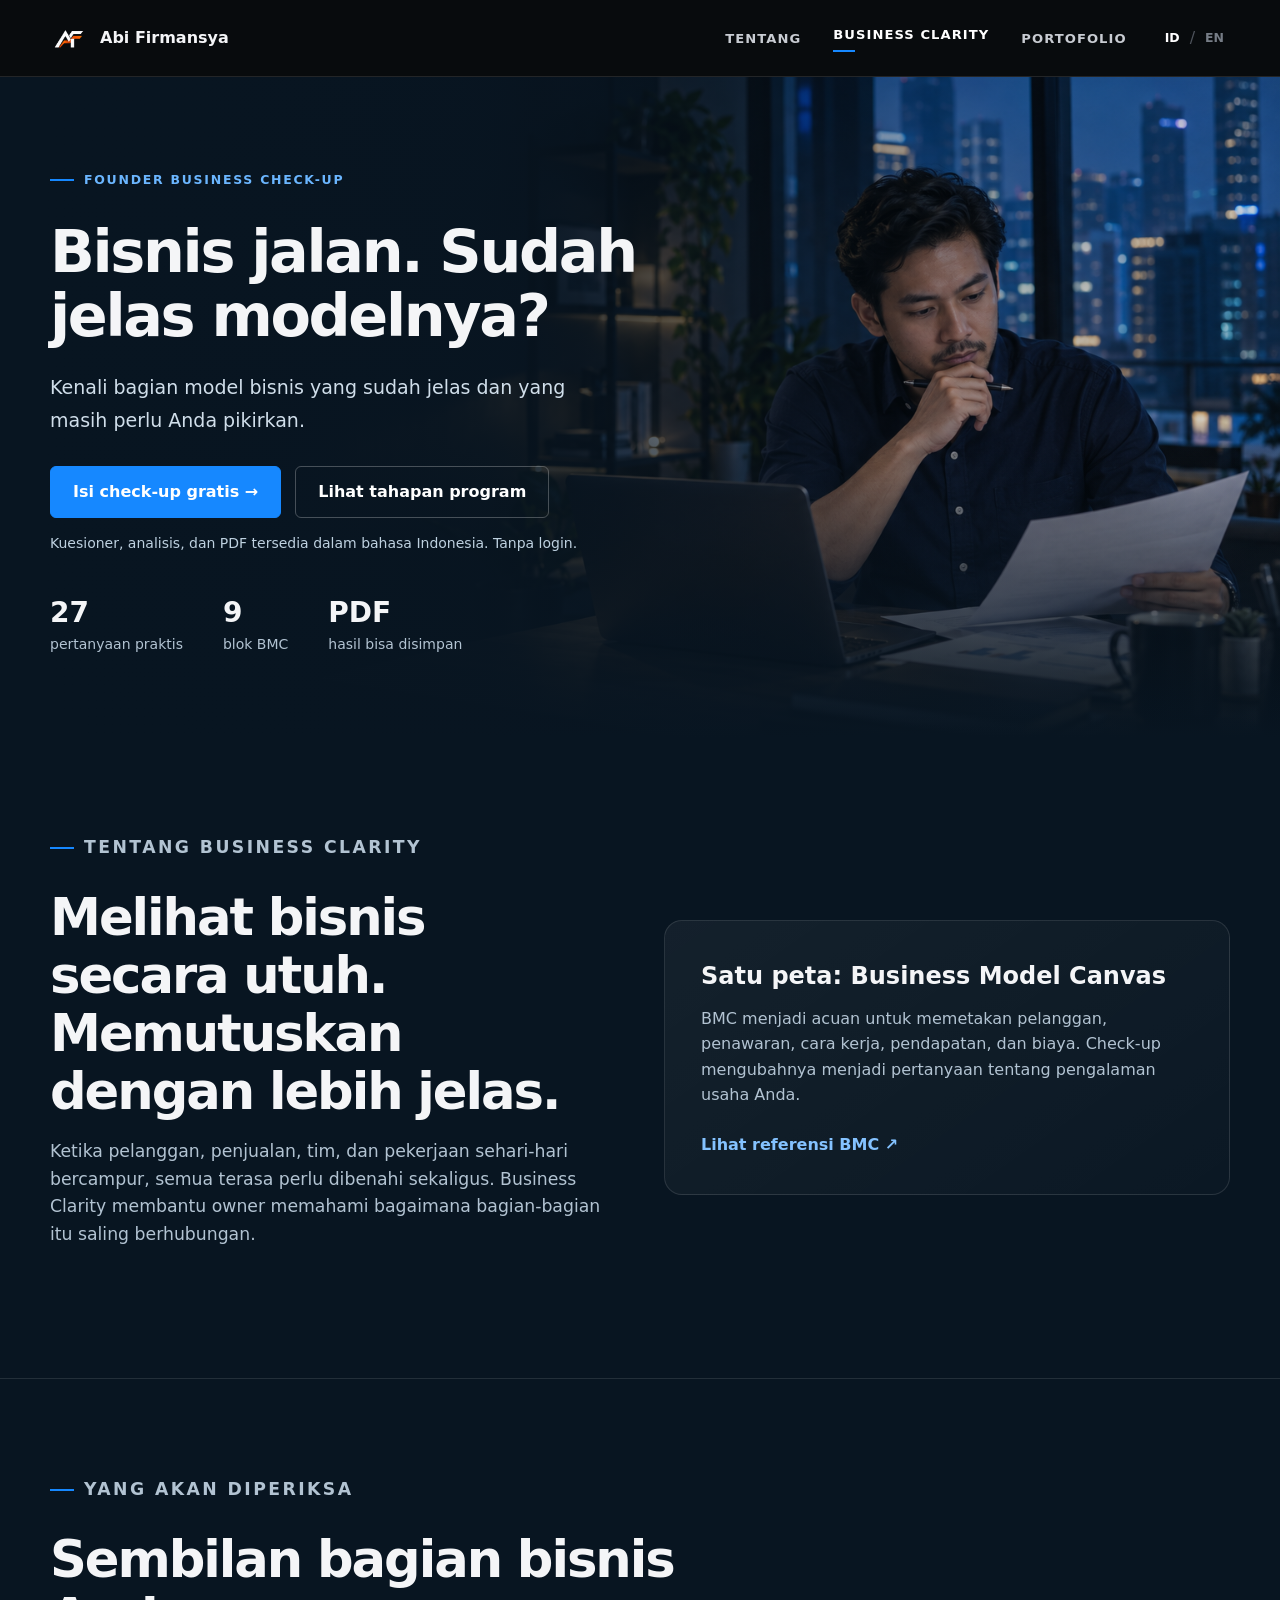
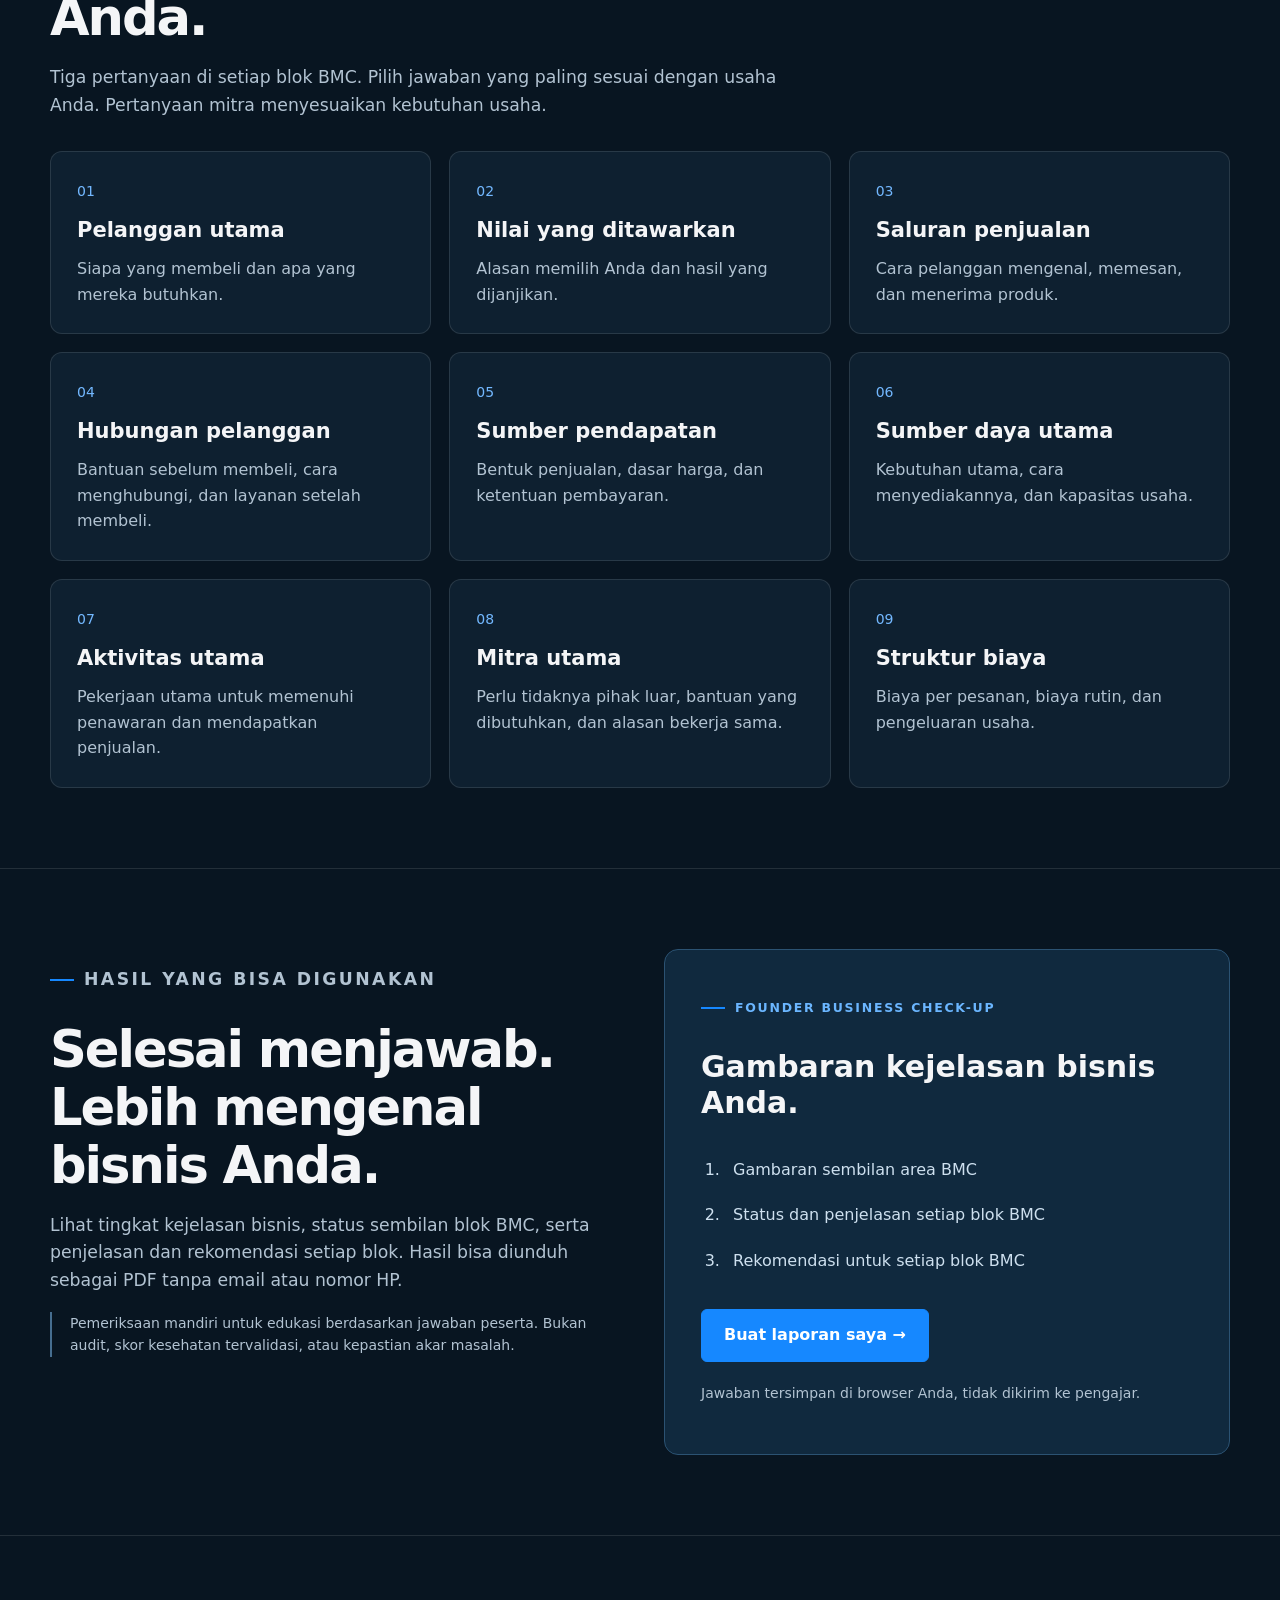
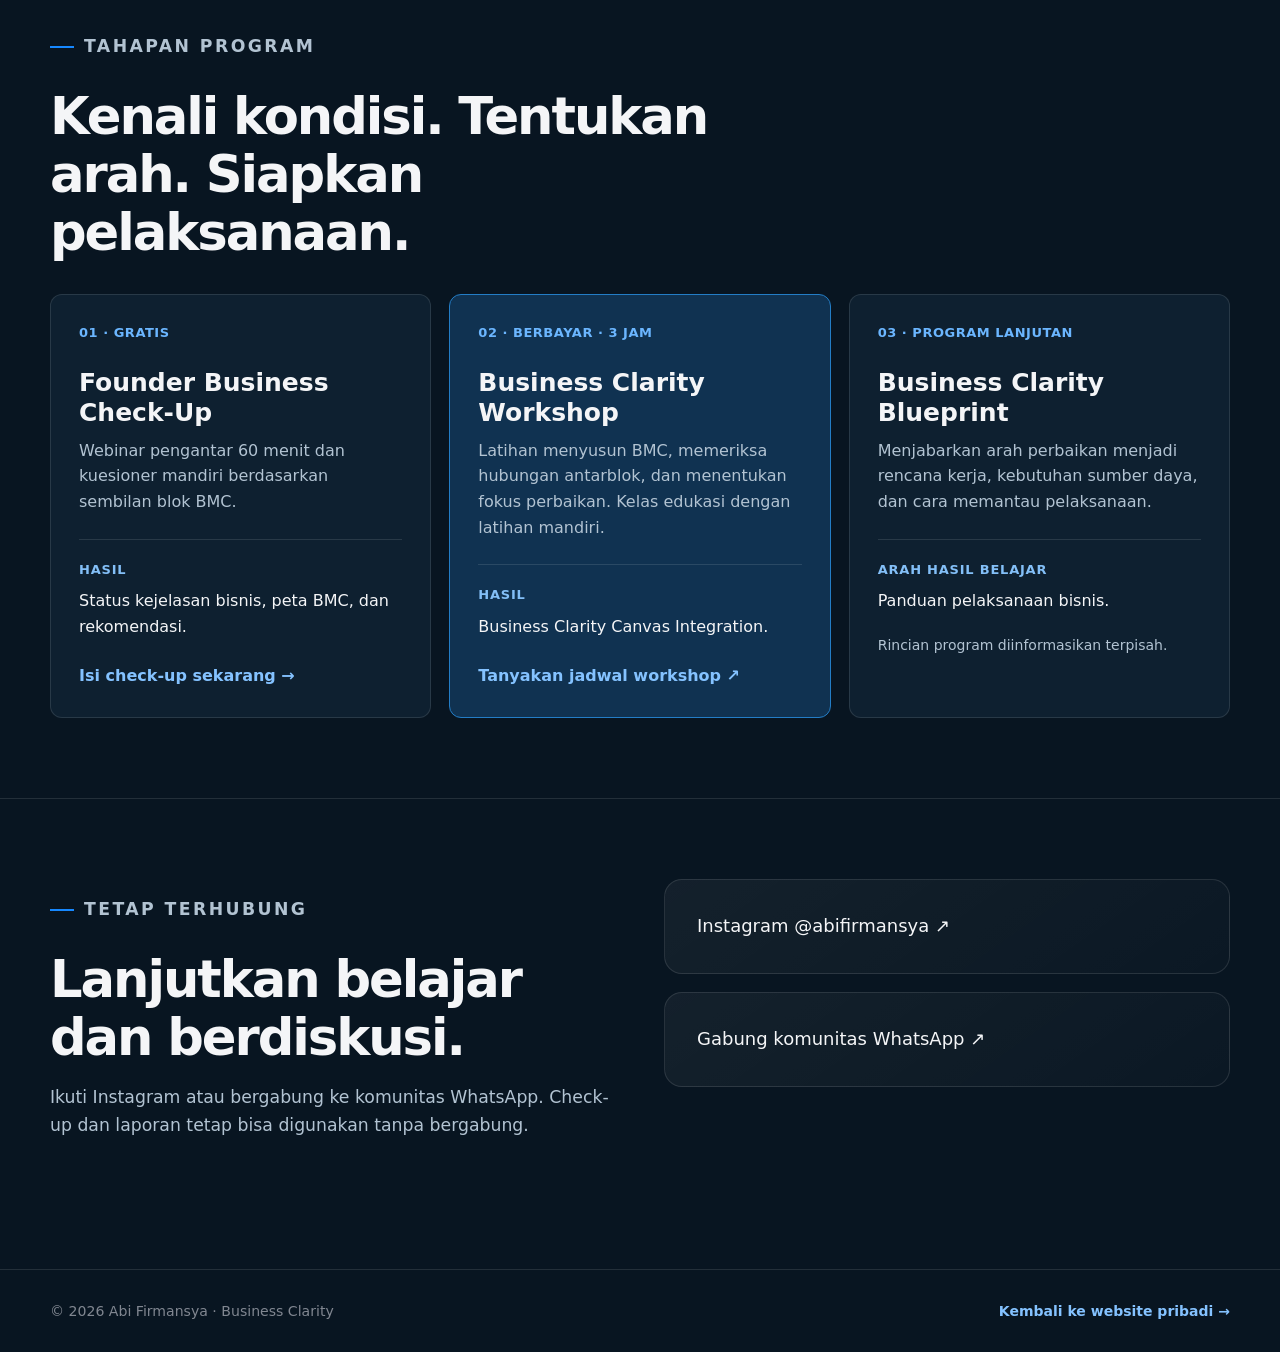
==== commit d3d64747: "Restore Business Clarity introduction and consistent site navigation" ====
--- a/business-clarity/index.html
+++ b/business-clarity/index.html
@@ -1,59 +1,11 @@
 <!doctype html>
-<html lang="id">
-<head>
-  <meta charset="utf-8"><meta name="viewport" content="width=device-width, initial-scale=1">
-  <title>Business Clarity — Seberapa jelas bisnis Anda?</title>
-  <meta name="description" content="Check-up gratis dengan 27 pertanyaan sederhana. Lihat tingkat kejelasan bisnis, status sembilan blok BMC, penjelasan, dan rekomendasi. Unduh hasil PDF tanpa email.">
-  <meta name="theme-color" content="#090a0c">
-  <link rel="icon" href="/assets/favicon.svg" type="image/svg+xml">
-  <link rel="stylesheet" href="check-up/styles.css">
-</head>
-<body data-view="profile">
-<a class="skip" href="#main">Langsung ke isi</a>
-<header class="nav"><div class="wrap nav-inner">
-  <a class="brand" href="/" aria-label="Abi Firmansya, halaman utama"><img src="/assets/af-logo.png" width="38" height="38" alt=""><span>Abi Firmansya<small>BUSINESS CLARITY / CHECK-UP</small></span></a>
-  <div class="nav-right"><span class="free-label"><span aria-hidden="true">●</span> FREE CHECK-UP</span><a class="back-to-program" href="/">Halaman utama <span aria-hidden="true"><svg class="arrow-icon" viewBox="0 0 24 24" fill="none" stroke="currentColor" stroke-width="1.8" aria-hidden="true"><path d="M6 18 18 6M6 6h12v12"/></svg></span></a></div>
-</div></header>
+<html lang="id"><head><meta charset="utf-8"><meta name="viewport" content="width=device-width,initial-scale=1"><title>Business Clarity — Founder Business Check-Up</title><meta name="description" content="Kenali kejelasan bisnis melalui 27 pertanyaan pada sembilan blok BMC. Lihat status, penjelasan, rekomendasi, dan unduh hasil PDF gratis."><link rel="icon" href="/assets/favicon.svg" type="image/svg+xml"><link rel="stylesheet" href="/assets/styles.css"><link rel="stylesheet" href="program.css"></head>
+<body class="bc-program"><a class="bc-skip" href="#main" data-id="Langsung ke isi" data-en="Skip to content">Langsung ke isi</a><header class="site-header"><div class="header-inner"><a class="brand" href="/" aria-label="Abi Firmansya"><img src="/assets/af-logo.png" alt=""><span>Abi Firmansya</span></a><button class="menu-button" aria-label="Buka menu" aria-expanded="false" aria-controls="main-nav"><span></span><span></span><span></span></button><nav id="main-nav" class="site-nav" aria-label="Navigasi utama"><a href="/" data-id="Tentang" data-en="About">Tentang</a><a href="/business-clarity/" aria-current="page">Business Clarity</a><a href="/portfolio/" data-id="Portofolio" data-en="Portfolio">Portofolio</a><div class="language-switch"><button data-lang="id" aria-pressed="true">ID</button><span>/</span><button data-lang="en" aria-pressed="false">EN</button></div></nav></div></header>
 <main id="main">
-<noscript><p class="notice wrap">Aktifkan JavaScript untuk mengisi check-up. Jawaban diproses di browser Anda.</p></noscript>
-<section id="profile" class="view active" aria-labelledby="profileTitle">
- <div class="wrap profile-layout">
-  <div class="intro-copy"><p class="eyebrow"><span class="tiny-line"></span> KENALI BISNIS ANDA</p><h1 id="profileTitle">Bisnis jalan.<br>Sudah jelas<br><em>modelnya?</em></h1><p class="intro-lead">Dari siapa pembelinya sampai dari mana uangnya. Kenali bagian yang sudah jelas dan yang masih perlu Anda pikirkan.</p>
-   <div class="intro-facts"><div><b>27</b><span>pertanyaan sederhana</span></div><div><b>9</b><span>blok BMC</span></div><div><b>Gratis</b><span>termasuk laporan PDF</span></div></div>
-   <div class="canvas-preview"><div class="preview-label"><span>SATU BISNIS. SEMBILAN BAGIAN.</span><span aria-hidden="true"><svg class="arrow-icon" viewBox="0 0 24 24" fill="none" stroke="currentColor" stroke-width="1.8" aria-hidden="true"><path d="M6 18 18 6M6 6h12v12"/></svg></span></div><div class="mini-canvas" aria-label="Susunan Business Model Canvas"><div class="partners">Mitra</div><div class="activities">Aktivitas</div><div class="resources">Sumber daya</div><div class="value">Manfaat</div><div class="relationships">Hubungan</div><div class="channels">Saluran</div><div class="customers">Pelanggan</div><div class="costs">Biaya</div><div class="revenue">Pendapatan</div></div><p>BMC membantu Anda melihat bagian-bagian yang membentuk bisnis.</p></div>
-  </div>
-  <div class="profile-panel"><div class="panel-top"><span class="step-chip">MULAI DI SINI</span><span class="micro">Tanpa login</span></div><h2>Ceritakan usaha Anda.</h2><p>Isi untuk satu usaha atau satu produk/jasa utama. Check-up ini untuk usaha yang sudah mulai menawarkan atau menjual.</p><p id="savedNotice" class="notice" hidden></p><p id="legacyNotice" class="notice" hidden>Kuesioner sudah diperbarui. Jawaban versi sebelumnya tidak dipakai untuk penilaian baru dan tetap tersimpan di browser ini.</p>
-   <form id="profileForm">
-    <label for="businessName">Nama usaha <span aria-hidden="true">*</span></label><input id="businessName" maxlength="80" placeholder="Contoh: Dapur Rasa" autocomplete="organization" required>
-    <label for="industry">Bidang usaha <span aria-hidden="true">*</span></label><select id="industry" required></select>
-    <div class="form-grid"><div><label for="teamSize">Dijalankan oleh <span aria-hidden="true">*</span></label><select id="teamSize" required></select></div><div><label for="businessAge">Sudah berapa lama? <span aria-hidden="true">*</span></label><select id="businessAge" required></select></div></div>
-    <div id="preNotice" class="notice" role="status" hidden>Belum mulai menjual? Check-up ini belum menilai rencana usaha. Anda bisa <a href="https://www.strategyzer.com/library/the-business-model-canvas" target="_blank" rel="noopener noreferrer">mengenal Business Model Canvas</a> sebagai langkah awal. Jika sudah menawarkan produk atau jasa, pilih lama usaha yang sesuai.</div>
-    <details class="optional-summary"><summary>Tambahkan cerita singkat <span>(opsional)</span></summary><label for="businessSummary">Apa yang Anda jual dan untuk siapa?</label><textarea id="businessSummary" maxlength="600" rows="3" placeholder="Contoh: katering makan siang untuk karyawan kantor di Solo."></textarea><p class="micro">Ditampilkan di laporan sebagai catatan Anda. Cerita ini tidak dinilai otomatis.</p></details>
-    <button class="btn primary full" id="startQuiz" type="submit">Mulai check-up <span aria-hidden="true">→</span></button><p class="form-error" id="profileError" role="alert"></p><p class="micro storage-status"></p>
-   </form>
-   <div class="privacy-line"><span aria-hidden="true">◈</span> Tidak perlu email atau nomor HP untuk melihat dan mengunduh hasil.</div>
-  </div>
- </div>
-</section>
-<section id="quiz" class="view" aria-labelledby="blockTitle">
- <div class="wrap quiz-shell"><aside class="quiz-sidebar"><p class="eyebrow">CHECK-UP ANDA</p><h2 id="sideBusiness"></h2><ol id="blockNav" aria-label="Pilih blok BMC"></ol><button id="changeProfile" class="text-btn">← Ubah profil usaha</button><p class="sidebar-note">Tidak ada jawaban yang harus terlihat bagus. Pilih yang paling sesuai dengan keadaan sekarang.</p></aside>
-  <div class="quiz-main"><div class="progress-label"><span id="stepLabel"></span><span id="countLabel"></span></div><div class="track" role="progressbar" aria-label="Pertanyaan terjawab" aria-valuemin="0" aria-valuemax="27" aria-valuenow="0"><div id="bar"></div></div><div id="questionBody"></div><p id="quizError" class="form-error" role="alert"></p><div class="quiz-controls"><button id="prev" class="btn secondary">← Sebelumnya</button><button id="next" class="btn primary">Lanjut →</button></div><p class="micro storage-status"></p></div>
- </div>
-</section>
-<section id="review" class="view" aria-labelledby="reviewTitle"><div class="wrap narrow section"><p class="eyebrow">SEBELUM MELIHAT HASIL</p><h1 id="reviewTitle">Sudah sesuai<br><em>dengan usaha Anda?</em></h1><p>Periksa sebentar. Anda masih bisa mengubah jawaban.</p><div id="reviewList"></div><p id="reviewError" class="form-error" role="alert"></p><div class="quiz-controls"><button id="reviewBack" class="btn secondary">← Kembali</button><button id="analyze" class="btn primary">Lihat hasil saya →</button></div></div></section>
-<section id="results" class="view" aria-labelledby="resultTitle">
- <div class="wrap section results-wrap">
-  <div class="result-heading"><div><p class="eyebrow">HASIL BUSINESS CLARITY</p><h1 id="resultTitle">Gambaran bisnis Anda.</h1><p id="resultIdentity"></p></div><button class="btn secondary" id="edit">Ubah jawaban <span aria-hidden="true"><svg class="arrow-icon" viewBox="0 0 24 24" fill="none" stroke="currentColor" stroke-width="1.8" aria-hidden="true"><path d="M6 18 18 6M6 6h12v12"/></svg></span></button></div>
-  <div class="result-overview"><div class="overall-card"><p class="eyebrow">TINGKAT KEJELASAN BISNIS</p><strong id="overallLabel"></strong><div id="overallSteps" class="overall-steps" aria-hidden="true"></div><p id="overallScale" class="micro"></p></div><div class="result-explanation"><p class="eyebrow">BERDASARKAN JAWABAN ANDA</p><p id="resultSummary" class="lead"></p><p class="result-limit">Hasil ini menggambarkan pemahaman Anda tentang model bisnis. Bukan penilaian untung-rugi atau jaminan keberhasilan.</p><button class="btn primary download">Unduh hasil PDF <span aria-hidden="true">↓</span></button><p id="downloadStatus" class="micro" role="status" aria-live="polite"></p></div></div>
-  <details class="profile-context"><summary>Profil usaha dalam laporan</summary><div id="profileContext"></div></details>
-  <section class="result-section" aria-labelledby="canvasTitle"><div class="section-heading"><div><p class="eyebrow">01 / PETA BISNIS ANDA</p><h2 id="canvasTitle">Sembilan blok.<br>Satu gambaran bisnis.</h2></div><p>Pilih blok untuk membaca penjelasan dan rekomendasinya.</p></div><div id="legend" class="legend" aria-label="Arti warna status"></div><div id="resultMap" class="bmc-canvas" aria-label="Status sembilan blok Business Model Canvas"></div></section>
-  <section class="result-section" aria-labelledby="detailsTitle"><p class="eyebrow">02 / PENJELASAN & REKOMENDASI</p><h2 id="detailsTitle">Kenali setiap bagiannya.</h2><p>Setiap blok menjelaskan alasan status, arti jawaban, contoh, dan rekomendasi. Penjelasannya langsung terbuka; Anda bisa melipatnya jika perlu.</p><div id="blockResults"></div></section>
-  <details class="method"><summary>Bagaimana hasil ini ditentukan?</summary><p>Sembilan blok mengacu pada Business Model Canvas. Pertanyaan dan aturan penilaian dibuat untuk refleksi mandiri, belum divalidasi sebagai alat ukur ilmiah.</p><p>Setiap jawaban menggambarkan hal yang belum ditentukan, masih umum, sudah spesifik tetapi belum lengkap, atau sudah jelas. Jawaban dalam satu blok digabung untuk menentukan statusnya. Semua blok memiliki bobot yang sama dalam ringkasan bisnis.</p><p>Pelanggan, manfaat, dan pendapatan menjadi dasar: jika salah satunya belum jelas, tingkat keseluruhan maksimal Sedang; jika salah satunya kurang jelas, maksimal Tinggi. Tingkat Sangat tinggi tidak berarti seluruh model sudah terbukti sesuai kenyataan.</p><p>Tidak memakai mitra bukan kelemahan. Jika semua pekerjaan utama memang ditangani sendiri, dua pertanyaan lanjutan mitra dilewati. Cerita bebas dan jenis usaha tidak diberi skor.</p><p>Rekomendasi tiap blok mengikuti jawaban dengan tingkat kejelasan terendah; jika sama, urutan pertanyaan dipakai. Ini bukan urutan besarnya masalah usaha.</p><a href="https://www.strategyzer.com/library/the-business-model-canvas" target="_blank" rel="noopener noreferrer">Referensi Business Model Canvas <svg class="arrow-icon" viewBox="0 0 24 24" fill="none" stroke="currentColor" stroke-width="1.8" aria-hidden="true"><path d="M6 18 18 6M6 6h12v12"/></svg></a></details>
-  <div class="end-actions"><button class="btn primary download">Simpan laporan PDF ↓</button><button class="text-btn" id="restart">Mulai check-up baru</button></div>
-  <section class="next-section" aria-labelledby="nextTitle"><div class="next-heading"><p class="eyebrow">LANJUT BELAJAR BERSAMA</p><h2 id="nextTitle">Punya gambaran.<br>Sekarang, tambah wawasan.</h2><p>Bergabung atau ikut event adalah pilihan. Hasil Anda tetap bisa diunduh gratis.</p></div><div class="cta-grid"><article class="community-cta"><span class="cta-kicker">01 / KOMUNITAS</span><h3>Teman diskusi<br>untuk usaha Anda.</h3><p>Gabung grup WhatsApp Business Clarity untuk belajar dan berdiskusi bersama.</p><a class="btn primary" data-community href="https://chat.whatsapp.com/E0A49g7bczE1sGa5VEVDZc" target="_blank" rel="noopener noreferrer">Gabung grup WhatsApp <svg class="arrow-icon" viewBox="0 0 24 24" fill="none" stroke="currentColor" stroke-width="1.8" aria-hidden="true"><path d="M6 18 18 6M6 6h12v12"/></svg></a></article><article class="event-cta"><span class="cta-kicker">02 / EVENT BERIKUTNYA</span><h3>Business Clarity<br>Workshop</h3><p>Latihan menyusun BMC dan memahami model bisnis Anda. Tanyakan jadwal, biaya, dan ketersediaan tempat melalui WhatsApp.</p><a class="btn lime" data-wa href="https://api.whatsapp.com/send/?phone=62851213142611&amp;text&amp;type=phone_number&amp;app_absent=0" target="_blank" rel="noopener noreferrer">Tanyakan event berikutnya <svg class="arrow-icon" viewBox="0 0 24 24" fill="none" stroke="currentColor" stroke-width="1.8" aria-hidden="true"><path d="M6 18 18 6M6 6h12v12"/></svg></a></article></div></section>
- </div>
-</section>
-</main>
-<footer><div class="wrap footer-inner"><span>Business Clarity<span class="brand-accent">.</span> <small>© 2026</small></span><a href="https://www.instagram.com/abifirmansya/" target="_blank" rel="noopener noreferrer">@abifirmansya <svg class="arrow-icon" viewBox="0 0 24 24" fill="none" stroke="currentColor" stroke-width="1.8" aria-hidden="true"><path d="M6 18 18 6M6 6h12v12"/></svg></a><span class="micro">Dibuat untuk owner yang ingin lebih memahami bisnisnya.</span></div></footer>
-<script src="check-up/vendor/jspdf.umd.min.js"></script><script src="check-up/data.js"></script><script src="check-up/assessment.js"></script><script src="check-up/report.js"></script><script src="check-up/app.js"></script>
-</body></html>
+<section class="bc-hero"><img src="check-up/assets/owner-hero.png" width="1536" height="1024" alt="" fetchpriority="high"><div class="bc-shade"></div><div class="shell bc-hero-copy"><p class="eyebrow">FOUNDER BUSINESS CHECK-UP</p><h1  data-id="Bisnis jalan. Sudah jelas modelnya?" data-en="Your business is running. Is its model clear?">Bisnis jalan. Sudah jelas modelnya?</h1><p class="bc-lead" data-id="Kenali bagian model bisnis yang sudah jelas dan yang masih perlu Anda pikirkan." data-en="See which parts of your business model are clear and which need more thought.">Kenali bagian model bisnis yang sudah jelas dan yang masih perlu Anda pikirkan.</p><div class="bc-actions"><a class="button" href="check-up/" data-id="Isi check-up gratis →" data-en="Start the free check-up →">Isi check-up gratis →</a><a class="button secondary" href="#program" data-id="Lihat tahapan program" data-en="Explore the program">Lihat tahapan program</a></div><p class="bc-language-note" data-id="Kuesioner, analisis, dan PDF tersedia dalam bahasa Indonesia. Tanpa login." data-en="The questionnaire, analysis, and PDF are currently in Indonesian. No login required.">Kuesioner, analisis, dan PDF tersedia dalam bahasa Indonesia. Tanpa login.</p><div class="bc-facts"><div><b>27</b><span  data-id="pertanyaan praktis" data-en="practical questions">pertanyaan praktis</span></div><div><b>9</b><span  data-id="blok BMC" data-en="BMC blocks">blok BMC</span></div><div><b>PDF</b><span  data-id="hasil bisa disimpan" data-en="a report to keep">hasil bisa disimpan</span></div></div></div></section>
+<section class="section"><div class="shell split"><div class="section-head"><p class="eyebrow" data-id="TENTANG BUSINESS CLARITY" data-en="ABOUT BUSINESS CLARITY">TENTANG BUSINESS CLARITY</p><h2  data-id="Melihat bisnis secara utuh. Memutuskan dengan lebih jelas." data-en="See the whole business. Make clearer decisions.">Melihat bisnis secara utuh. Memutuskan dengan lebih jelas.</h2><p  data-id="Ketika pelanggan, penjualan, tim, dan pekerjaan sehari-hari bercampur, semua terasa perlu dibenahi sekaligus. Business Clarity membantu owner memahami bagaimana bagian-bagian itu saling berhubungan." data-en="When customers, sales, people, and daily work overlap, everything can feel urgent. Business Clarity helps owners understand how these parts connect.">Ketika pelanggan, penjualan, tim, dan pekerjaan sehari-hari bercampur, semua terasa perlu dibenahi sekaligus. Business Clarity membantu owner memahami bagaimana bagian-bagian itu saling berhubungan.</p></div><aside class="panel bc-map"><h3  data-id="Satu peta: Business Model Canvas" data-en="One map: the Business Model Canvas">Satu peta: Business Model Canvas</h3><p  data-id="BMC menjadi acuan untuk memetakan pelanggan, penawaran, cara kerja, pendapatan, dan biaya. Check-up mengubahnya menjadi pertanyaan tentang pengalaman usaha Anda." data-en="The BMC maps customers, offers, operations, revenue, and costs. The check-up uses it to organise questions about your business experience.">BMC menjadi acuan untuk memetakan pelanggan, penawaran, cara kerja, pendapatan, dan biaya. Check-up mengubahnya menjadi pertanyaan tentang pengalaman usaha Anda.</p><a class="bc-text-link" href="https://www.strategyzer.com/library/the-business-model-canvas" target="_blank" rel="noopener noreferrer" data-id="Lihat referensi BMC ↗" data-en="Read about the BMC ↗">Lihat referensi BMC ↗</a></aside></div></section>
+<section class="section"><div class="shell"><div class="section-head"><p class="eyebrow" data-id="YANG AKAN DIPERIKSA" data-en="WHAT YOU WILL REVIEW">YANG AKAN DIPERIKSA</p><h2  data-id="Sembilan bagian bisnis Anda." data-en="Nine parts of your business.">Sembilan bagian bisnis Anda.</h2><p  data-id="Tiga pertanyaan di setiap blok BMC. Pilih jawaban yang paling sesuai dengan usaha Anda. Pertanyaan mitra menyesuaikan kebutuhan usaha." data-en="Three questions per BMC block. Choose what fits your business. Partner questions adapt to your needs.">Tiga pertanyaan di setiap blok BMC. Pilih jawaban yang paling sesuai dengan usaha Anda. Pertanyaan mitra menyesuaikan kebutuhan usaha.</p></div><div class="bc-areas"><article><span>01</span><h3  data-id="Pelanggan utama" data-en="Customer segments">Pelanggan utama</h3><p  data-id="Siapa yang membeli dan apa yang mereka butuhkan." data-en="Who buys and what they need.">Siapa yang membeli dan apa yang mereka butuhkan.</p></article><article><span>02</span><h3  data-id="Nilai yang ditawarkan" data-en="Value propositions">Nilai yang ditawarkan</h3><p  data-id="Alasan memilih Anda dan hasil yang dijanjikan." data-en="Why customers choose you and what you promise.">Alasan memilih Anda dan hasil yang dijanjikan.</p></article><article><span>03</span><h3  data-id="Saluran penjualan" data-en="Channels">Saluran penjualan</h3><p  data-id="Cara pelanggan mengenal, memesan, dan menerima produk." data-en="How customers find, order, and receive your offer.">Cara pelanggan mengenal, memesan, dan menerima produk.</p></article><article><span>04</span><h3  data-id="Hubungan pelanggan" data-en="Customer relationships">Hubungan pelanggan</h3><p  data-id="Bantuan sebelum membeli, cara menghubungi, dan layanan setelah membeli." data-en="Help before purchase, ways to get in touch, and after-sales service.">Bantuan sebelum membeli, cara menghubungi, dan layanan setelah membeli.</p></article><article><span>05</span><h3  data-id="Sumber pendapatan" data-en="Revenue streams">Sumber pendapatan</h3><p  data-id="Bentuk penjualan, dasar harga, dan ketentuan pembayaran." data-en="Sales models, pricing decisions, and payment terms.">Bentuk penjualan, dasar harga, dan ketentuan pembayaran.</p></article><article><span>06</span><h3  data-id="Sumber daya utama" data-en="Key resources">Sumber daya utama</h3><p  data-id="Kebutuhan utama, cara menyediakannya, dan kapasitas usaha." data-en="Essential resources, how to obtain them, and business capacity.">Kebutuhan utama, cara menyediakannya, dan kapasitas usaha.</p></article><article><span>07</span><h3  data-id="Aktivitas utama" data-en="Key activities">Aktivitas utama</h3><p  data-id="Pekerjaan utama untuk memenuhi penawaran dan mendapatkan penjualan." data-en="Key activities for delivering the offer and generating sales.">Pekerjaan utama untuk memenuhi penawaran dan mendapatkan penjualan.</p></article><article><span>08</span><h3  data-id="Mitra utama" data-en="Key partnerships">Mitra utama</h3><p  data-id="Perlu tidaknya pihak luar, bantuan yang dibutuhkan, dan alasan bekerja sama." data-en="Whether partners are needed, their contribution, and reasons to work together.">Perlu tidaknya pihak luar, bantuan yang dibutuhkan, dan alasan bekerja sama.</p></article><article><span>09</span><h3  data-id="Struktur biaya" data-en="Cost structure">Struktur biaya</h3><p  data-id="Biaya per pesanan, biaya rutin, dan pengeluaran usaha." data-en="Order costs, ongoing costs, and business spending.">Biaya per pesanan, biaya rutin, dan pengeluaran usaha.</p></article></div></div></section>
+<section class="section"><div class="shell split"><div class="section-head"><p class="eyebrow" data-id="HASIL YANG BISA DIGUNAKAN" data-en="A RESULT YOU CAN USE">HASIL YANG BISA DIGUNAKAN</p><h2  data-id="Selesai menjawab. Lebih mengenal bisnis Anda." data-en="Finish the check-up. Understand your business better.">Selesai menjawab. Lebih mengenal bisnis Anda.</h2><p  data-id="Lihat tingkat kejelasan bisnis, status sembilan blok BMC, serta penjelasan dan rekomendasi setiap blok. Hasil bisa diunduh sebagai PDF tanpa email atau nomor HP." data-en="See your overall business clarity level and the status, explanation, and recommendation for each BMC block. Download the PDF without providing an email or phone number.">Lihat tingkat kejelasan bisnis, status sembilan blok BMC, serta penjelasan dan rekomendasi setiap blok. Hasil bisa diunduh sebagai PDF tanpa email atau nomor HP.</p><p class="bc-disclaimer" data-id="Pemeriksaan mandiri untuk edukasi berdasarkan jawaban peserta. Bukan audit, skor kesehatan tervalidasi, atau kepastian akar masalah." data-en="An educational self-assessment based on your answers. It is not an audit, a validated business health score, or proof of a root cause.">Pemeriksaan mandiri untuk edukasi berdasarkan jawaban peserta. Bukan audit, skor kesehatan tervalidasi, atau kepastian akar masalah.</p></div><div class="bc-report"><p class="eyebrow">FOUNDER BUSINESS CHECK-UP</p><h3  data-id="Gambaran kejelasan bisnis Anda." data-en="A clearer picture of your business.">Gambaran kejelasan bisnis Anda.</h3><ol><li  data-id="Gambaran sembilan area BMC" data-en="An overview of the nine BMC areas">Gambaran sembilan area BMC</li><li  data-id="Status dan penjelasan setiap blok BMC" data-en="Clarity status and explanation for each BMC block">Status dan penjelasan setiap blok BMC</li><li  data-id="Rekomendasi untuk setiap blok BMC" data-en="A recommendation for each BMC block">Rekomendasi untuk setiap blok BMC</li></ol><a class="button" href="check-up/" data-id="Buat laporan saya →" data-en="Create my report in Indonesian →">Buat laporan saya →</a><p class="bc-small" data-id="Jawaban tersimpan di browser Anda, tidak dikirim ke pengajar." data-en="Answers stay in your browser and are not sent to the instructor.">Jawaban tersimpan di browser Anda, tidak dikirim ke pengajar.</p></div></div></section>
+<section id="program" class="section"><div class="shell"><div class="section-head"><p class="eyebrow" data-id="TAHAPAN PROGRAM" data-en="THE PROGRAM JOURNEY">TAHAPAN PROGRAM</p><h2  data-id="Kenali kondisi. Tentukan arah. Siapkan pelaksanaan." data-en="Understand the situation. Set a direction. Prepare to act.">Kenali kondisi. Tentukan arah. Siapkan pelaksanaan.</h2></div><div class="journey"><article class="journey-card"><p class="step" data-id="01 · GRATIS" data-en="01 · FREE">01 · GRATIS</p><h3>Founder Business Check-Up</h3><p  data-id="Webinar pengantar 60 menit dan kuesioner mandiri berdasarkan sembilan blok BMC." data-en="A 60-minute introductory webinar and a self-assessment based on the nine BMC blocks.">Webinar pengantar 60 menit dan kuesioner mandiri berdasarkan sembilan blok BMC.</p><div class="bc-output"><b  data-id="HASIL" data-en="OUTPUT">HASIL</b><span  data-id="Status kejelasan bisnis, peta BMC, dan rekomendasi." data-en="Business clarity status, a BMC map, and recommendations.">Status kejelasan bisnis, peta BMC, dan rekomendasi.</span></div><a class="bc-text-link" href="check-up/" data-id="Isi check-up sekarang →" data-en="Take the check-up in Indonesian →">Isi check-up sekarang →</a></article><article class="journey-card bc-featured"><p class="step" data-id="02 · BERBAYAR · 3 JAM" data-en="02 · PAID · 3 HOURS">02 · BERBAYAR · 3 JAM</p><h3>Business Clarity Workshop</h3><p  data-id="Latihan menyusun BMC, memeriksa hubungan antarblok, dan menentukan fokus perbaikan. Kelas edukasi dengan latihan mandiri." data-en="Practise building a BMC, examining connections between blocks, and choosing an improvement focus. An educational class with individual exercises.">Latihan menyusun BMC, memeriksa hubungan antarblok, dan menentukan fokus perbaikan. Kelas edukasi dengan latihan mandiri.</p><div class="bc-output"><b  data-id="HASIL" data-en="OUTPUT">HASIL</b><span  data-id="Business Clarity Canvas Integration." data-en="Business Clarity Canvas Integration.">Business Clarity Canvas Integration.</span></div><a class="bc-text-link" href="https://api.whatsapp.com/send/?phone=62851213142611&amp;text&amp;type=phone_number&amp;app_absent=0" target="_blank" rel="noopener noreferrer" data-id="Tanyakan jadwal workshop ↗" data-en="Ask about workshop dates ↗">Tanyakan jadwal workshop ↗</a></article><article class="journey-card"><p class="step" data-id="03 · PROGRAM LANJUTAN" data-en="03 · NEXT-STAGE PROGRAM">03 · PROGRAM LANJUTAN</p><h3>Business Clarity Blueprint</h3><p  data-id="Menjabarkan arah perbaikan menjadi rencana kerja, kebutuhan sumber daya, dan cara memantau pelaksanaan." data-en="Turn your improvement direction into a work plan, resource requirements, and ways to monitor implementation.">Menjabarkan arah perbaikan menjadi rencana kerja, kebutuhan sumber daya, dan cara memantau pelaksanaan.</p><div class="bc-output"><b  data-id="ARAH HASIL BELAJAR" data-en="INTENDED LEARNING OUTPUT">ARAH HASIL BELAJAR</b><span  data-id="Panduan pelaksanaan bisnis." data-en="A practical business implementation guide.">Panduan pelaksanaan bisnis.</span></div><p class="bc-small" data-id="Rincian program diinformasikan terpisah." data-en="Program details will be provided separately.">Rincian program diinformasikan terpisah.</p></article></div></div></section>
+<section class="section"><div class="shell split"><div class="section-head"><p class="eyebrow" data-id="TETAP TERHUBUNG" data-en="STAY CONNECTED">TETAP TERHUBUNG</p><h2  data-id="Lanjutkan belajar dan berdiskusi." data-en="Keep learning and exchanging ideas.">Lanjutkan belajar dan berdiskusi.</h2><p  data-id="Ikuti Instagram atau bergabung ke komunitas WhatsApp. Check-up dan laporan tetap bisa digunakan tanpa bergabung." data-en="Follow on Instagram or join the WhatsApp community. You can use the check-up and download your report without joining.">Ikuti Instagram atau bergabung ke komunitas WhatsApp. Check-up dan laporan tetap bisa digunakan tanpa bergabung.</p></div><div class="bc-social"><a class="panel" href="https://www.instagram.com/abifirmansya/" target="_blank" rel="noopener noreferrer" data-id="Instagram @abifirmansya ↗" data-en="Instagram @abifirmansya ↗">Instagram @abifirmansya ↗</a><a class="panel" href="https://chat.whatsapp.com/E0A49g7bczE1sGa5VEVDZc" target="_blank" rel="noopener noreferrer" data-id="Gabung komunitas WhatsApp ↗" data-en="Join the WhatsApp community ↗">Gabung komunitas WhatsApp ↗</a></div></div></section>
+</main><footer class="site-footer"><div class="shell footer-inner"><span>© 2026 Abi Firmansya · Business Clarity</span><a class="bc-text-link" href="/" data-id="Kembali ke website pribadi →" data-en="Back to the personal website →">Kembali ke website pribadi →</a></div></footer><script src="/assets/site.js"></script></body></html>
--- a/assets/styles.css
+++ b/assets/styles.css
@@ -0,0 +1,289 @@
+:root {
+  --bg: #090a0c;
+  --surface: #101216;
+  --surface-2: #15181d;
+  --text: #f4f5f7;
+  --muted: #a5abb3;
+  --line: rgba(255, 255, 255, 0.11);
+  --orange: #ff5a1f;
+  --orange-bright: #ff7b36;
+  --max: 1180px;
+}
+
+* { box-sizing: border-box; }
+html { scroll-behavior: smooth; }
+body {
+  margin: 0;
+  background: var(--bg);
+  color: var(--text);
+  font-family: Inter, ui-sans-serif, system-ui, -apple-system, BlinkMacSystemFont, "Segoe UI", sans-serif;
+  font-size: 16px;
+  line-height: 1.6;
+}
+a { color: inherit; text-decoration: none; }
+img { display: block; max-width: 100%; }
+button { font: inherit; }
+
+.site-header {
+  position: sticky;
+  top: 0;
+  z-index: 30;
+  border-bottom: 1px solid var(--line);
+  background: rgba(9, 10, 12, 0.9);
+  backdrop-filter: blur(16px);
+}
+.header-inner {
+  width: min(calc(100% - 40px), var(--max));
+  height: 76px;
+  margin: 0 auto;
+  display: flex;
+  align-items: center;
+  justify-content: space-between;
+  gap: 28px;
+}
+.brand { display: inline-flex; align-items: center; gap: 12px; font-weight: 720; }
+.brand img { width: 38px; height: 38px; object-fit: contain; }
+.site-nav { display: flex; align-items: center; gap: 32px; }
+.site-nav > a {
+  color: #c8ccd2;
+  font-size: 0.82rem;
+  font-weight: 700;
+  letter-spacing: 0.08em;
+  text-transform: uppercase;
+}
+.site-nav > a:hover, .site-nav > a[aria-current="page"] { color: #fff; }
+.site-nav > a[aria-current="page"]::after {
+  content: "";
+  display: block;
+  width: 22px;
+  height: 2px;
+  margin-top: 5px;
+  background: var(--orange);
+}
+.language-switch { display: flex; gap: 4px; align-items: center; }
+.language-switch button {
+  border: 0;
+  padding: 4px 6px;
+  background: transparent;
+  color: #767d86;
+  cursor: pointer;
+  font-size: 0.78rem;
+  font-weight: 800;
+}
+.language-switch button.is-active { color: #fff; }
+.language-switch span { color: #4d535b; }
+.menu-button { display: none; background: transparent; border: 0; color: #fff; padding: 8px; }
+.menu-button span { display: block; width: 24px; height: 2px; margin: 5px 0; background: currentColor; }
+
+.shell { width: min(calc(100% - 40px), var(--max)); margin: 0 auto; }
+.eyebrow {
+  display: inline-flex;
+  align-items: center;
+  gap: 10px;
+  color: var(--orange-bright);
+  font-size: 0.78rem;
+  font-weight: 800;
+  letter-spacing: 0.14em;
+  text-transform: uppercase;
+}
+.eyebrow::before { content: ""; width: 24px; height: 2px; background: var(--orange); }
+.hero {
+  position: relative;
+  min-height: 650px;
+  display: grid;
+  align-items: center;
+  overflow: hidden;
+  border-bottom: 1px solid var(--line);
+}
+.hero::before {
+  content: "";
+  position: absolute;
+  inset: 0;
+  background: linear-gradient(90deg, #090a0c 4%, rgba(9, 10, 12, 0.93) 36%, rgba(9, 10, 12, 0.2) 77%), url("/assets/abi-hero.webp") center/cover no-repeat;
+}
+.hero::after {
+  content: "";
+  position: absolute;
+  width: 320px;
+  height: 320px;
+  left: 42%;
+  top: 18%;
+  border-radius: 50%;
+  background: rgba(255, 90, 31, 0.15);
+  filter: blur(80px);
+}
+.hero-content { position: relative; z-index: 2; max-width: 700px; padding: 88px 0; }
+.hero h1 {
+  margin: 18px 0 16px;
+  max-width: 760px;
+  font-size: clamp(3.8rem, 8.5vw, 7.2rem);
+  line-height: 0.85;
+  letter-spacing: -0.075em;
+  text-transform: uppercase;
+}
+.hero .role { margin: 0; font-size: clamp(1.35rem, 2.4vw, 2rem); font-weight: 650; }
+.hero .promise { max-width: 620px; margin: 8px 0 30px; color: #c4c9d0; font-size: clamp(1rem, 1.6vw, 1.2rem); }
+.button {
+  display: inline-flex;
+  align-items: center;
+  justify-content: center;
+  gap: 12px;
+  min-height: 50px;
+  padding: 0 24px;
+  border: 1px solid var(--orange);
+  border-radius: 999px;
+  background: var(--orange);
+  color: #fff;
+  font-weight: 760;
+  transition: transform .2s ease, background .2s ease;
+}
+.button:hover { transform: translateY(-2px); background: var(--orange-bright); }
+.button.secondary { background: transparent; border-color: rgba(255,255,255,.25); }
+.button.secondary:hover { border-color: var(--orange); }
+.arrow { font-size: 1.25rem; line-height: 1; }
+
+.section { padding: 96px 0; border-bottom: 1px solid var(--line); }
+.section-head { max-width: 740px; margin-bottom: 44px; }
+.section h2, .page-intro h1 {
+  margin: 10px 0 14px;
+  font-size: clamp(2.4rem, 5vw, 4.5rem);
+  line-height: 0.98;
+  letter-spacing: -0.055em;
+}
+.section-head p, .page-intro p { color: var(--muted); font-size: 1.08rem; }
+.split { display: grid; grid-template-columns: 1fr 1fr; gap: 28px; }
+.panel {
+  border: 1px solid var(--line);
+  border-radius: 18px;
+  background: linear-gradient(145deg, rgba(255,255,255,.05), rgba(255,255,255,.015));
+  padding: 32px;
+}
+.panel h3 { margin: 0 0 10px; font-size: 1.35rem; }
+.panel p { margin: 0; color: var(--muted); }
+.panel + .panel { margin-top: 0; }
+.icon-box {
+  width: 48px;
+  height: 48px;
+  margin-bottom: 24px;
+  display: grid;
+  place-items: center;
+  border: 1px solid rgba(255,90,31,.5);
+  border-radius: 14px;
+  color: var(--orange-bright);
+  font-weight: 850;
+}
+.timeline { display: grid; gap: 0; }
+.timeline-row {
+  display: grid;
+  grid-template-columns: 116px 1fr;
+  gap: 26px;
+  padding: 24px 0;
+  border-top: 1px solid var(--line);
+}
+.timeline-row:first-child { border-top: 0; padding-top: 0; }
+.timeline-year { color: var(--orange-bright); font-weight: 800; }
+.timeline-row h3 { margin: 0 0 6px; font-size: 1.2rem; }
+.timeline-row p { margin: 0; color: var(--muted); }
+.method { display: grid; grid-template-columns: repeat(4, 1fr); gap: 14px; }
+.method-step { position: relative; min-height: 190px; padding: 26px; border: 1px solid var(--line); border-radius: 18px; background: var(--surface); }
+.method-step strong { display: block; margin-bottom: 28px; color: var(--orange); font-size: 1.75rem; }
+.method-step h3 { margin: 0 0 6px; font-size: 1.05rem; }
+.method-step p { margin: 0; color: var(--muted); font-size: 0.93rem; }
+.quote { margin: 0; border-left: 3px solid var(--orange); padding-left: 28px; font-size: clamp(1.8rem, 4vw, 3.3rem); font-weight: 650; line-height: 1.17; letter-spacing: -0.035em; }
+
+.page-intro { position: relative; padding: 100px 0 70px; overflow: hidden; border-bottom: 1px solid var(--line); }
+.page-intro::after { content: ""; position: absolute; right: -120px; top: -180px; width: 520px; height: 520px; border: 1px solid rgba(255,90,31,.22); border-radius: 50%; box-shadow: 0 0 100px rgba(255,90,31,.08); }
+.page-intro .shell { position: relative; z-index: 2; }
+.page-intro p { max-width: 720px; }
+.problem-grid { display: grid; grid-template-columns: 1.08fr .92fr; gap: 36px; align-items: center; }
+.problem-image { overflow: hidden; border: 1px solid var(--line); border-radius: 20px; background: var(--surface); }
+.problem-image img { width: 100%; aspect-ratio: 16/10; object-fit: cover; }
+.symptom-list { display: grid; gap: 12px; }
+.symptom { display: grid; grid-template-columns: 36px 1fr; gap: 14px; align-items: start; padding: 18px; border: 1px solid var(--line); border-radius: 14px; background: var(--surface); }
+.symptom span { color: var(--orange); font-weight: 850; }
+.symptom p { margin: 0; color: #d2d5da; }
+.journey { display: grid; grid-template-columns: repeat(3, 1fr); gap: 18px; }
+.journey-card { min-height: 270px; padding: 28px; border: 1px solid var(--line); border-radius: 20px; background: var(--surface); }
+.journey-card.featured { background: linear-gradient(145deg, #ff6b2d, #d83e0c); border-color: transparent; }
+.journey-card .step { color: var(--orange-bright); font-size: .78rem; font-weight: 850; letter-spacing: .14em; }
+.journey-card.featured .step, .journey-card.featured p { color: rgba(255,255,255,.82); }
+.journey-card h3 { margin: 34px 0 10px; font-size: 1.55rem; line-height: 1.1; }
+.journey-card p { margin: 0; color: var(--muted); }
+.outcomes { display: grid; grid-template-columns: 1fr 1fr; gap: 12px; }
+.outcome { padding: 20px 22px; border: 1px solid var(--line); border-radius: 14px; background: var(--surface); }
+.outcome strong { display: block; margin-bottom: 5px; }
+.outcome span { color: var(--muted); font-size: .93rem; }
+
+.portfolio-grid { display: grid; grid-template-columns: repeat(12, 1fr); gap: 20px; }
+.project-card { position: relative; min-height: 380px; overflow: hidden; border: 1px solid var(--line); border-radius: 22px; background: var(--surface); }
+.project-card.large { grid-column: span 7; }
+.project-card.small { grid-column: span 5; }
+.project-card.wide { grid-column: span 12; min-height: 320px; }
+.project-media { height: 230px; overflow: hidden; background: #12151a; }
+.project-media img { width: 100%; height: 100%; object-fit: cover; transition: transform .5s ease; }
+.project-card:hover .project-media img { transform: scale(1.025); }
+.project-brand {
+  height: 230px;
+  display: grid;
+  align-content: end;
+  padding: 28px;
+  background: radial-gradient(circle at 78% 24%, rgba(255,90,31,.33), transparent 30%), linear-gradient(145deg, #17191d, #090a0c);
+}
+.project-brand strong { font-size: 3rem; letter-spacing: -.06em; }
+.project-brand span { color: var(--orange); font-weight: 800; letter-spacing: .12em; text-transform: uppercase; }
+.project-content { padding: 26px; }
+.project-content h2 { margin: 0 0 8px; font-size: 1.45rem; letter-spacing: -.025em; }
+.project-content p { margin: 0; color: var(--muted); }
+.tag-row { display: flex; flex-wrap: wrap; gap: 8px; margin-top: 18px; }
+.tag { padding: 6px 10px; border: 1px solid var(--line); border-radius: 999px; color: #c8ccd2; font-size: .76rem; }
+
+.cta-band { padding: 72px 0; background: linear-gradient(120deg, #e34711, #ff6a29); }
+.cta-inner { display: flex; align-items: center; justify-content: space-between; gap: 30px; }
+.cta-band h2 { margin: 0; max-width: 760px; font-size: clamp(2rem, 4.5vw, 4rem); line-height: 1; letter-spacing: -.05em; }
+.cta-band .button { flex: 0 0 auto; background: #0b0c0e; border-color: #0b0c0e; }
+.site-footer { padding: 30px 0; color: #818791; font-size: .88rem; }
+.footer-inner { display: flex; justify-content: space-between; gap: 22px; }
+
+@media (max-width: 880px) {
+  .header-inner { height: 68px; }
+  .menu-button { display: block; }
+  .site-nav {
+    display: none;
+    position: absolute;
+    top: 68px;
+    left: 0;
+    right: 0;
+    padding: 24px 20px 30px;
+    flex-direction: column;
+    align-items: flex-start;
+    background: #0b0c0e;
+    border-bottom: 1px solid var(--line);
+  }
+  .site-nav.is-open { display: flex; }
+  .hero { min-height: 710px; align-items: end; }
+  .hero::before { background: linear-gradient(0deg, #090a0c 12%, rgba(9,10,12,.74) 56%, rgba(9,10,12,.18) 100%), url("/assets/abi-hero.webp") 66% center/cover no-repeat; }
+  .hero-content { padding: 320px 0 64px; }
+  .hero h1 { max-width: 560px; font-size: clamp(3.3rem, 15vw, 5.4rem); }
+  .split, .problem-grid { grid-template-columns: 1fr; }
+  .method { grid-template-columns: 1fr 1fr; }
+  .journey { grid-template-columns: 1fr; }
+  .journey-card { min-height: auto; }
+  .project-card.large, .project-card.small, .project-card.wide { grid-column: span 12; }
+  .cta-inner { align-items: flex-start; flex-direction: column; }
+}
+
+@media (max-width: 580px) {
+  .shell, .header-inner { width: min(calc(100% - 28px), var(--max)); }
+  .brand span { font-size: .95rem; }
+  .hero h1 { font-size: 3.45rem; }
+  .section { padding: 72px 0; }
+  .section h2, .page-intro h1 { font-size: 2.6rem; }
+  .panel { padding: 24px; }
+  .timeline-row { grid-template-columns: 1fr; gap: 6px; }
+  .method { grid-template-columns: 1fr; }
+  .method-step { min-height: 0; }
+  .outcomes { grid-template-columns: 1fr; }
+  .project-media, .project-brand { height: 200px; }
+  .project-card { min-height: 0; }
+  .footer-inner { flex-direction: column; }
+}
--- a/business-clarity/program.css
+++ b/business-clarity/program.css
@@ -0,0 +1,4 @@
+.bc-program{--orange:#1688ff;--orange-bright:#6bb6ff;--bg:#081521;--surface:#0e2030;--muted:#b2c3d2}.bc-program .section h2{line-height:1.13;font-size:clamp(2rem,4vw,3.25rem);letter-spacing:-.04em}.bc-program .section{padding:80px 0}.bc-program .section-head{margin-bottom:32px}.bc-program .split{gap:48px;align-items:start}.bc-program .button{border-radius:6px;padding:14px 22px;line-height:1.4}.bc-program .button:hover{background:#0873da}.bc-program .button.secondary:hover{background:#10283d}.bc-program a:focus-visible,.bc-program button:focus-visible{outline:3px solid #8ac6ff;outline-offset:5px}.bc-skip{position:absolute;top:-100px;left:20px;background:#fff;color:#081521;padding:12px;z-index:100}.bc-skip:focus{top:10px}.bc-hero{position:relative;min-height:660px;display:flex;align-items:center;isolation:isolate;overflow:hidden}.bc-hero>img{position:absolute;inset:0;width:100%;height:100%;object-fit:cover;object-position:center;z-index:-2}.bc-shade{position:absolute;inset:0;background:linear-gradient(90deg,#081521 3%,#081521ed 38%,#08152155 70%,#08152122),linear-gradient(0deg,#081521,transparent 45%);z-index:-1}.bc-hero-copy{padding-block:80px}.bc-hero h1{max-width:660px;font-size:clamp(2.6rem,4.6vw,4.35rem);line-height:1.08;letter-spacing:-.04em;margin:18px 0 24px}.bc-lead{max-width:550px;font-size:19px;color:#d0deea;line-height:1.7}.bc-actions{display:flex;flex-wrap:wrap;gap:14px;margin-top:30px}.bc-language-note{font-size:14px;color:#bed1e0;max-width:550px}.bc-facts{display:flex;flex-wrap:wrap;gap:40px;margin-top:40px}.bc-facts b{display:block;font-size:28px;line-height:1.3}.bc-facts span{color:var(--muted);font-size:14px}.bc-map{padding:36px;align-self:center}.bc-map h3{font-size:24px}.bc-text-link{display:inline-block;color:#84c2ff;font-weight:650;margin-top:24px;line-height:1.6}.bc-areas{display:grid;grid-template-columns:repeat(3,1fr);gap:18px}.bc-areas article{background:var(--surface);border:1px solid var(--line);border-radius:12px;padding:26px}.bc-areas article>span{color:#73b8ff;font-size:14px}.bc-areas h3{font-size:21px;line-height:1.35;margin:12px 0}.bc-areas p{color:var(--muted);font-size:16px;margin:0}.bc-report{background:#10293e;border:1px solid #2b5272;border-radius:14px;padding:36px}.bc-report h3{font-size:30px;line-height:1.2;margin:18px 0}.bc-report ol{padding-left:24px;margin:26px 0}.bc-report li{padding:10px 0 10px 8px;color:#cee0ef}.bc-small{font-size:14px!important;line-height:1.6!important;margin-top:20px!important;color:var(--muted)}.bc-disclaimer{font-size:14px!important;border-left:2px solid #466e90;padding-left:18px}.bc-output{display:grid;gap:8px;margin-top:24px;padding-top:20px;border-top:1px solid var(--line)}.bc-output b{font-size:13px;letter-spacing:.06em;color:#83bff7}.bc-program .journey-card{border-radius:12px}.bc-program .journey-card h3{font-size:25px;line-height:1.2;margin-top:24px}.bc-program .journey-card .step{font-size:13px;letter-spacing:.04em}.bc-featured{border-color:#237dc6;background:#103251}.bc-social{display:grid;gap:18px}.bc-social a{display:block;font-size:18px;overflow-wrap:anywhere}.bc-social a:hover{border-color:#508ab7}.bc-program .footer-inner{flex-wrap:wrap}.bc-program .footer-inner a{font-size:14px;margin:0}
+@media(max-width:880px){.bc-program .split{grid-template-columns:1fr;gap:26px}.bc-areas{grid-template-columns:repeat(2,1fr)}.bc-program .site-nav{background:#081521}.bc-hero>img{object-position:65% center}.bc-shade{background:linear-gradient(90deg,#081521ed,#081521b8 65%,#08152170),linear-gradient(0deg,#081521,transparent 60%)}.bc-hero-copy{padding-block:60px}.bc-program .journey{grid-template-columns:1fr}.bc-hero h1{max-width:580px}.bc-program .section{padding:60px 0}}
+@media(max-width:580px){.bc-hero{min-height:650px}.bc-hero-copy{padding-block:44px}.bc-hero h1{font-size:38px;line-height:1.13}.bc-lead{font-size:17px}.bc-areas{grid-template-columns:1fr}.bc-facts{gap:28px}.bc-facts b{font-size:25px}.bc-facts span{font-size:13px}.bc-map,.bc-report{padding:25px}.bc-actions{align-items:flex-start;flex-direction:column}.bc-program .section h2{font-size:30px}.bc-social .panel{padding:24px}}
+@media(prefers-reduced-motion:reduce){html{scroll-behavior:auto}.bc-program *{transition:none!important}}
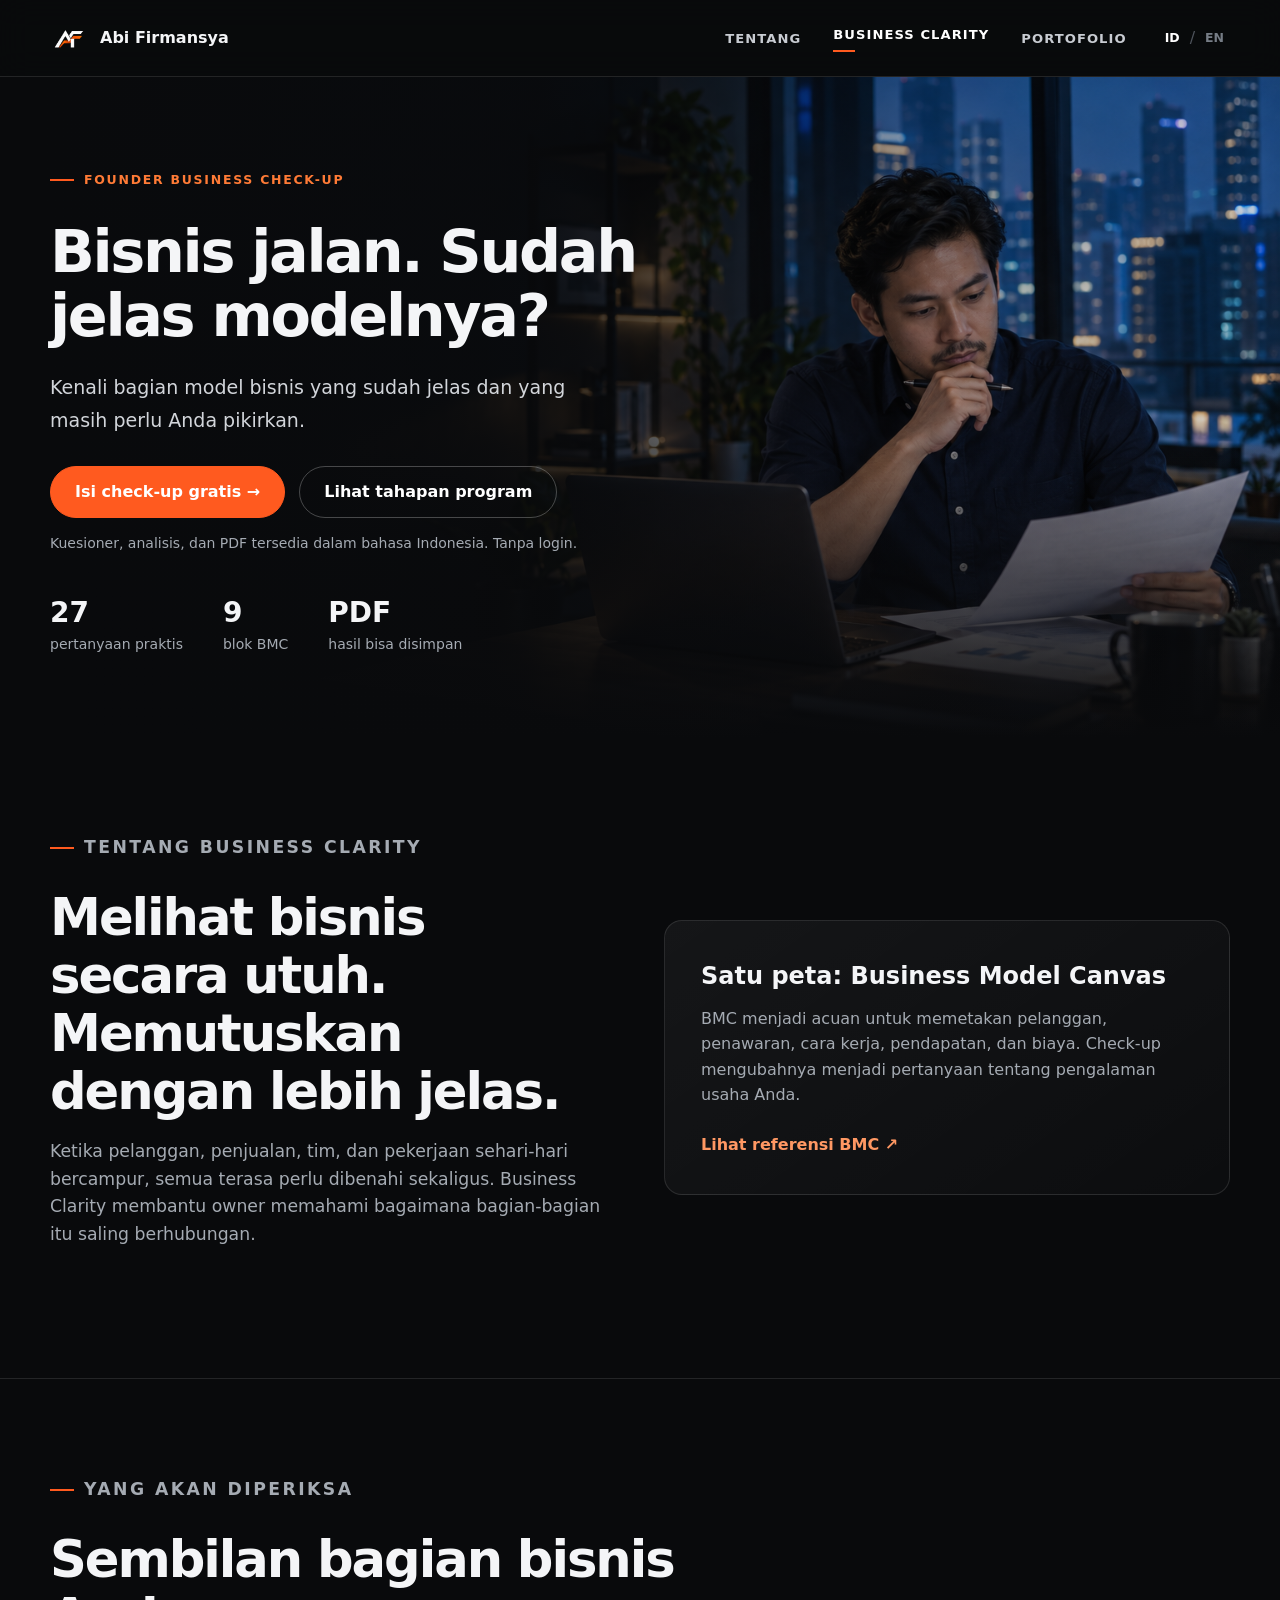
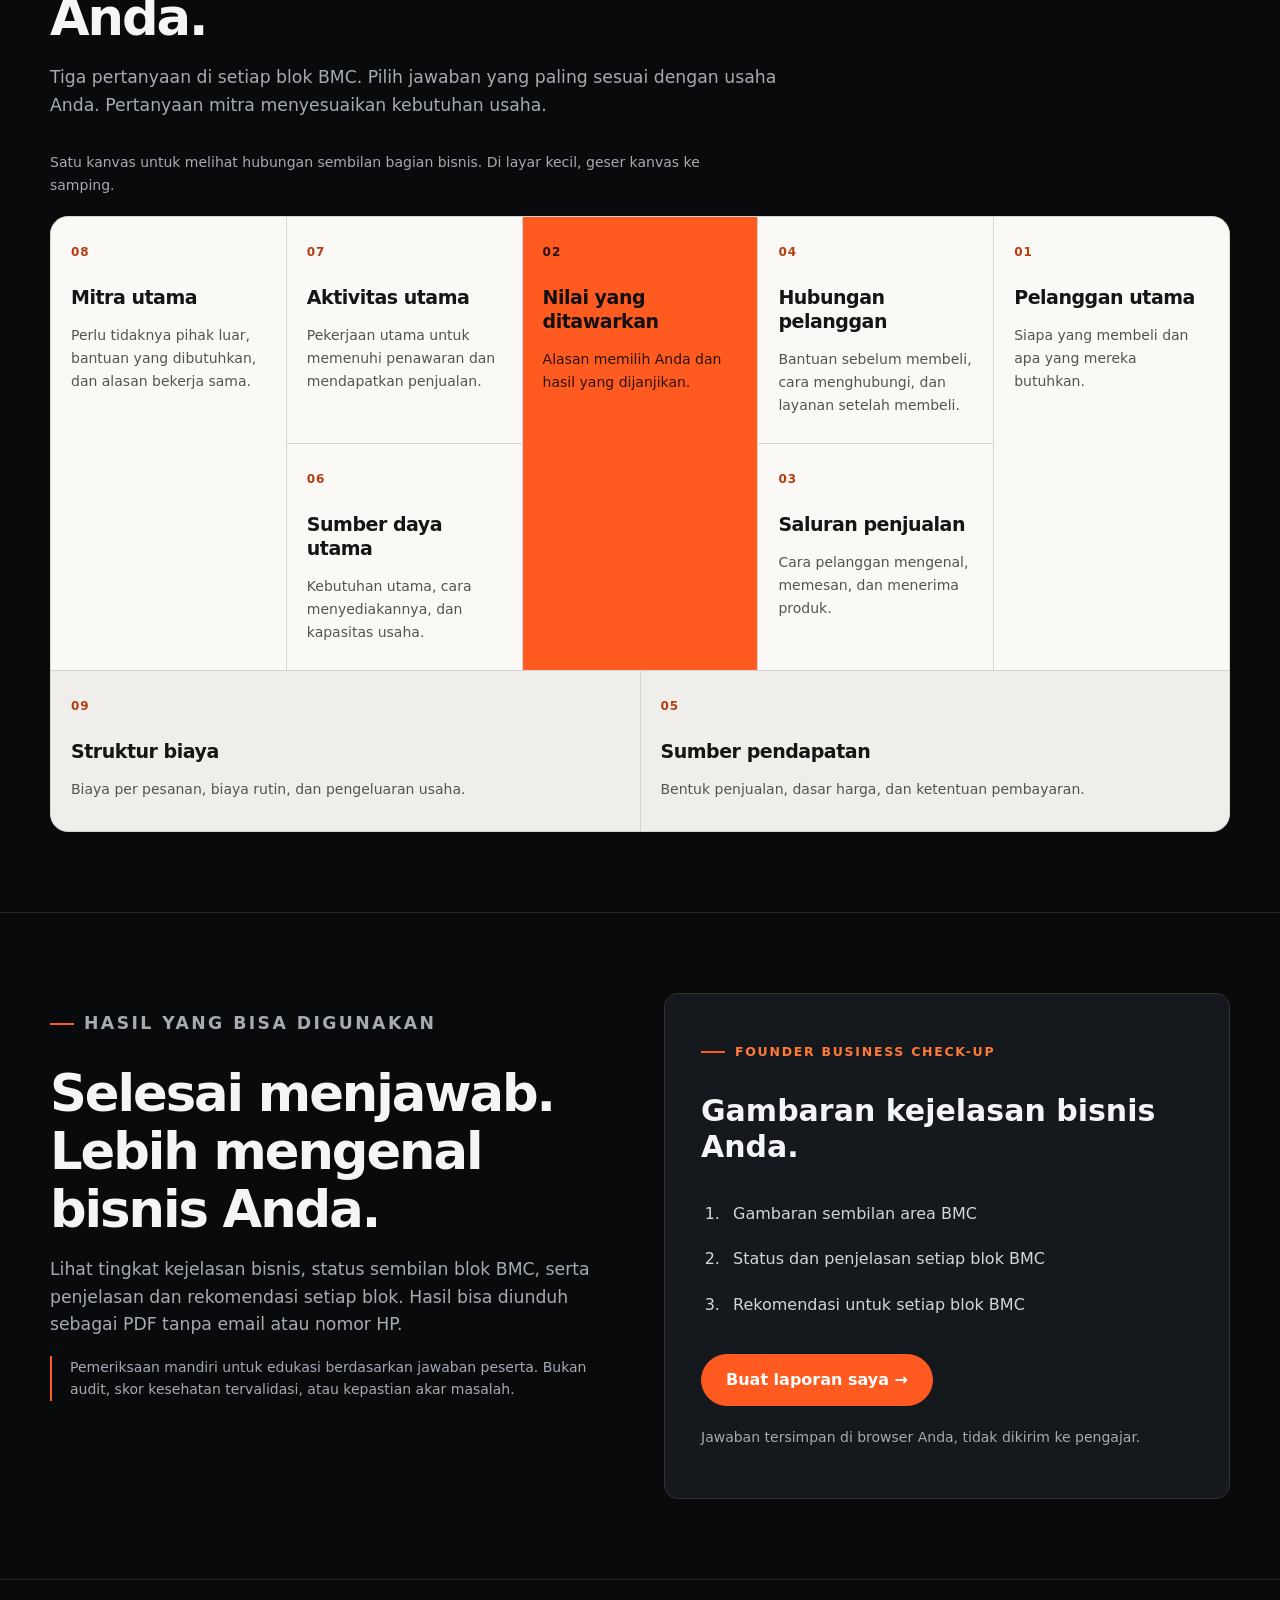
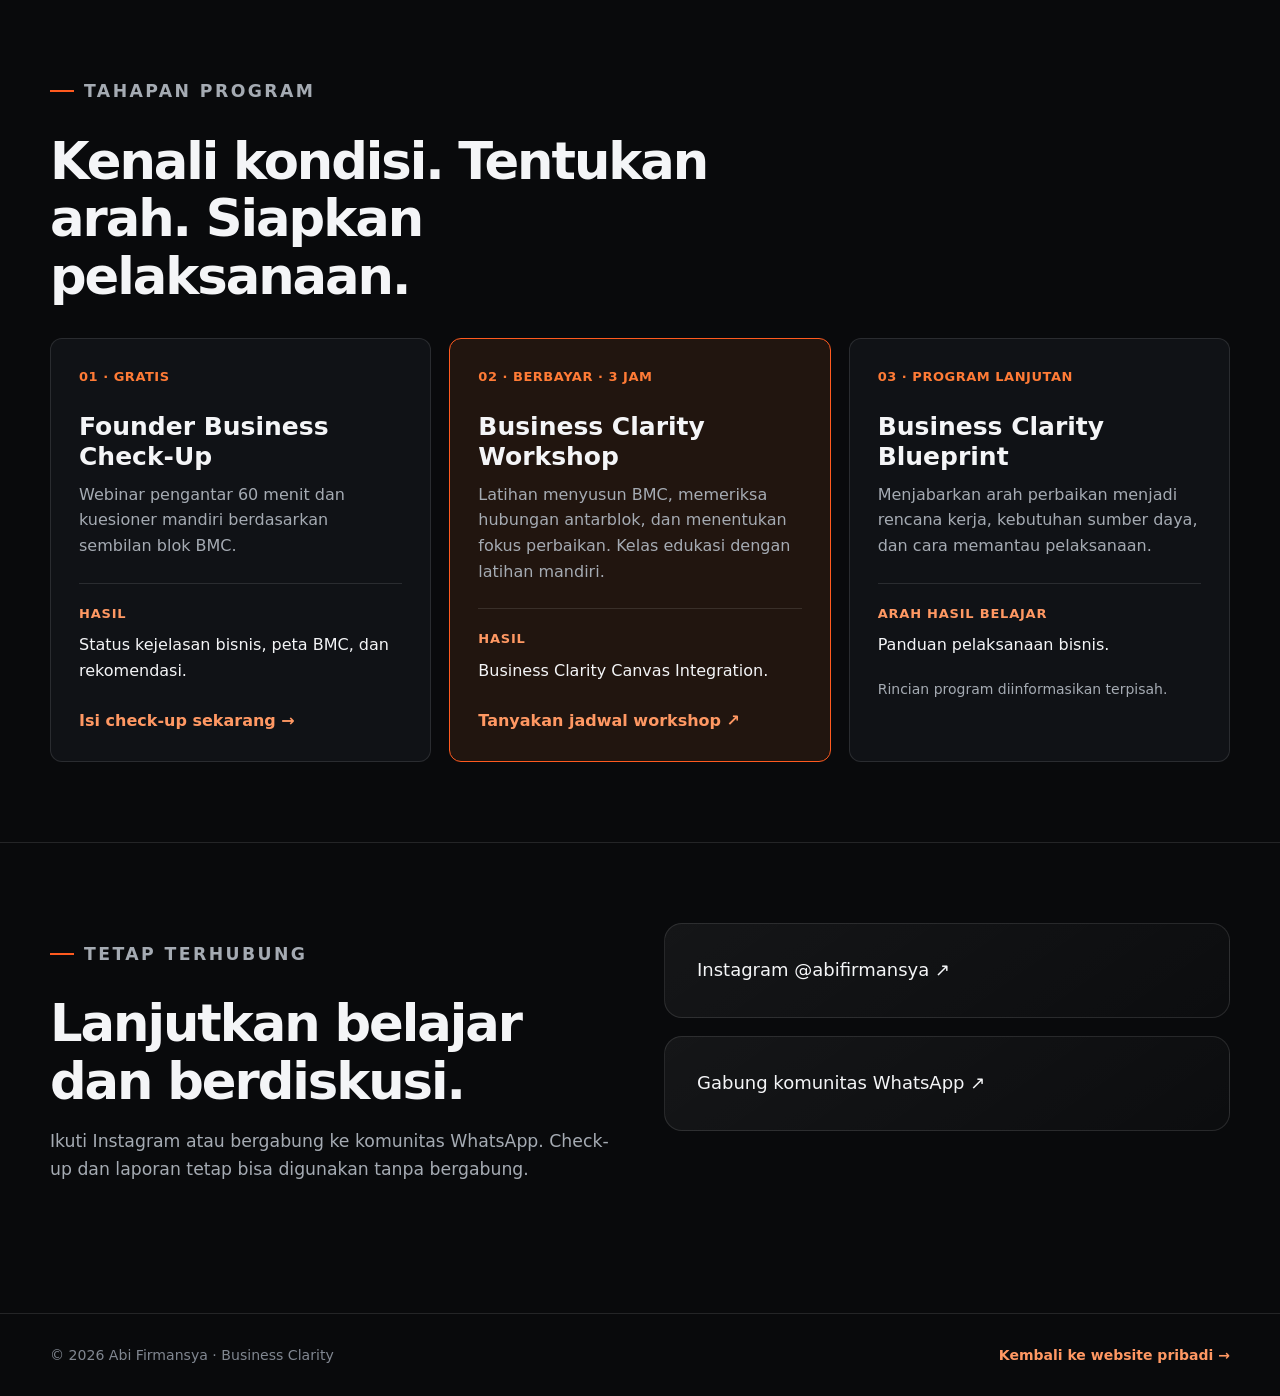
==== commit 32e88cdb: "Restyle Business Clarity in orange and replace cards with BMC canvas" ====
--- a/business-clarity/index.html
+++ b/business-clarity/index.html
@@ -4,7 +4,7 @@
 <main id="main">
 <section class="bc-hero"><img src="check-up/assets/owner-hero.png" width="1536" height="1024" alt="" fetchpriority="high"><div class="bc-shade"></div><div class="shell bc-hero-copy"><p class="eyebrow">FOUNDER BUSINESS CHECK-UP</p><h1  data-id="Bisnis jalan. Sudah jelas modelnya?" data-en="Your business is running. Is its model clear?">Bisnis jalan. Sudah jelas modelnya?</h1><p class="bc-lead" data-id="Kenali bagian model bisnis yang sudah jelas dan yang masih perlu Anda pikirkan." data-en="See which parts of your business model are clear and which need more thought.">Kenali bagian model bisnis yang sudah jelas dan yang masih perlu Anda pikirkan.</p><div class="bc-actions"><a class="button" href="check-up/" data-id="Isi check-up gratis →" data-en="Start the free check-up →">Isi check-up gratis →</a><a class="button secondary" href="#program" data-id="Lihat tahapan program" data-en="Explore the program">Lihat tahapan program</a></div><p class="bc-language-note" data-id="Kuesioner, analisis, dan PDF tersedia dalam bahasa Indonesia. Tanpa login." data-en="The questionnaire, analysis, and PDF are currently in Indonesian. No login required.">Kuesioner, analisis, dan PDF tersedia dalam bahasa Indonesia. Tanpa login.</p><div class="bc-facts"><div><b>27</b><span  data-id="pertanyaan praktis" data-en="practical questions">pertanyaan praktis</span></div><div><b>9</b><span  data-id="blok BMC" data-en="BMC blocks">blok BMC</span></div><div><b>PDF</b><span  data-id="hasil bisa disimpan" data-en="a report to keep">hasil bisa disimpan</span></div></div></div></section>
 <section class="section"><div class="shell split"><div class="section-head"><p class="eyebrow" data-id="TENTANG BUSINESS CLARITY" data-en="ABOUT BUSINESS CLARITY">TENTANG BUSINESS CLARITY</p><h2  data-id="Melihat bisnis secara utuh. Memutuskan dengan lebih jelas." data-en="See the whole business. Make clearer decisions.">Melihat bisnis secara utuh. Memutuskan dengan lebih jelas.</h2><p  data-id="Ketika pelanggan, penjualan, tim, dan pekerjaan sehari-hari bercampur, semua terasa perlu dibenahi sekaligus. Business Clarity membantu owner memahami bagaimana bagian-bagian itu saling berhubungan." data-en="When customers, sales, people, and daily work overlap, everything can feel urgent. Business Clarity helps owners understand how these parts connect.">Ketika pelanggan, penjualan, tim, dan pekerjaan sehari-hari bercampur, semua terasa perlu dibenahi sekaligus. Business Clarity membantu owner memahami bagaimana bagian-bagian itu saling berhubungan.</p></div><aside class="panel bc-map"><h3  data-id="Satu peta: Business Model Canvas" data-en="One map: the Business Model Canvas">Satu peta: Business Model Canvas</h3><p  data-id="BMC menjadi acuan untuk memetakan pelanggan, penawaran, cara kerja, pendapatan, dan biaya. Check-up mengubahnya menjadi pertanyaan tentang pengalaman usaha Anda." data-en="The BMC maps customers, offers, operations, revenue, and costs. The check-up uses it to organise questions about your business experience.">BMC menjadi acuan untuk memetakan pelanggan, penawaran, cara kerja, pendapatan, dan biaya. Check-up mengubahnya menjadi pertanyaan tentang pengalaman usaha Anda.</p><a class="bc-text-link" href="https://www.strategyzer.com/library/the-business-model-canvas" target="_blank" rel="noopener noreferrer" data-id="Lihat referensi BMC ↗" data-en="Read about the BMC ↗">Lihat referensi BMC ↗</a></aside></div></section>
-<section class="section"><div class="shell"><div class="section-head"><p class="eyebrow" data-id="YANG AKAN DIPERIKSA" data-en="WHAT YOU WILL REVIEW">YANG AKAN DIPERIKSA</p><h2  data-id="Sembilan bagian bisnis Anda." data-en="Nine parts of your business.">Sembilan bagian bisnis Anda.</h2><p  data-id="Tiga pertanyaan di setiap blok BMC. Pilih jawaban yang paling sesuai dengan usaha Anda. Pertanyaan mitra menyesuaikan kebutuhan usaha." data-en="Three questions per BMC block. Choose what fits your business. Partner questions adapt to your needs.">Tiga pertanyaan di setiap blok BMC. Pilih jawaban yang paling sesuai dengan usaha Anda. Pertanyaan mitra menyesuaikan kebutuhan usaha.</p></div><div class="bc-areas"><article><span>01</span><h3  data-id="Pelanggan utama" data-en="Customer segments">Pelanggan utama</h3><p  data-id="Siapa yang membeli dan apa yang mereka butuhkan." data-en="Who buys and what they need.">Siapa yang membeli dan apa yang mereka butuhkan.</p></article><article><span>02</span><h3  data-id="Nilai yang ditawarkan" data-en="Value propositions">Nilai yang ditawarkan</h3><p  data-id="Alasan memilih Anda dan hasil yang dijanjikan." data-en="Why customers choose you and what you promise.">Alasan memilih Anda dan hasil yang dijanjikan.</p></article><article><span>03</span><h3  data-id="Saluran penjualan" data-en="Channels">Saluran penjualan</h3><p  data-id="Cara pelanggan mengenal, memesan, dan menerima produk." data-en="How customers find, order, and receive your offer.">Cara pelanggan mengenal, memesan, dan menerima produk.</p></article><article><span>04</span><h3  data-id="Hubungan pelanggan" data-en="Customer relationships">Hubungan pelanggan</h3><p  data-id="Bantuan sebelum membeli, cara menghubungi, dan layanan setelah membeli." data-en="Help before purchase, ways to get in touch, and after-sales service.">Bantuan sebelum membeli, cara menghubungi, dan layanan setelah membeli.</p></article><article><span>05</span><h3  data-id="Sumber pendapatan" data-en="Revenue streams">Sumber pendapatan</h3><p  data-id="Bentuk penjualan, dasar harga, dan ketentuan pembayaran." data-en="Sales models, pricing decisions, and payment terms.">Bentuk penjualan, dasar harga, dan ketentuan pembayaran.</p></article><article><span>06</span><h3  data-id="Sumber daya utama" data-en="Key resources">Sumber daya utama</h3><p  data-id="Kebutuhan utama, cara menyediakannya, dan kapasitas usaha." data-en="Essential resources, how to obtain them, and business capacity.">Kebutuhan utama, cara menyediakannya, dan kapasitas usaha.</p></article><article><span>07</span><h3  data-id="Aktivitas utama" data-en="Key activities">Aktivitas utama</h3><p  data-id="Pekerjaan utama untuk memenuhi penawaran dan mendapatkan penjualan." data-en="Key activities for delivering the offer and generating sales.">Pekerjaan utama untuk memenuhi penawaran dan mendapatkan penjualan.</p></article><article><span>08</span><h3  data-id="Mitra utama" data-en="Key partnerships">Mitra utama</h3><p  data-id="Perlu tidaknya pihak luar, bantuan yang dibutuhkan, dan alasan bekerja sama." data-en="Whether partners are needed, their contribution, and reasons to work together.">Perlu tidaknya pihak luar, bantuan yang dibutuhkan, dan alasan bekerja sama.</p></article><article><span>09</span><h3  data-id="Struktur biaya" data-en="Cost structure">Struktur biaya</h3><p  data-id="Biaya per pesanan, biaya rutin, dan pengeluaran usaha." data-en="Order costs, ongoing costs, and business spending.">Biaya per pesanan, biaya rutin, dan pengeluaran usaha.</p></article></div></div></section>
+<section class="section"><div class="shell"><div class="section-head"><p class="eyebrow" data-id="YANG AKAN DIPERIKSA" data-en="WHAT YOU WILL REVIEW">YANG AKAN DIPERIKSA</p><h2  data-id="Sembilan bagian bisnis Anda." data-en="Nine parts of your business.">Sembilan bagian bisnis Anda.</h2><p  data-id="Tiga pertanyaan di setiap blok BMC. Pilih jawaban yang paling sesuai dengan usaha Anda. Pertanyaan mitra menyesuaikan kebutuhan usaha." data-en="Three questions per BMC block. Choose what fits your business. Partner questions adapt to your needs.">Tiga pertanyaan di setiap blok BMC. Pilih jawaban yang paling sesuai dengan usaha Anda. Pertanyaan mitra menyesuaikan kebutuhan usaha.</p></div><p class="bc-canvas-hint" data-id="Satu kanvas untuk melihat hubungan sembilan bagian bisnis. Di layar kecil, geser kanvas ke samping." data-en="One canvas connecting nine parts of your business. On smaller screens, scroll sideways to explore.">Satu kanvas untuk melihat hubungan sembilan bagian bisnis. Di layar kecil, geser kanvas ke samping.</p><div class="bc-canvas-scroll" tabindex="0" role="region" aria-label="Business Model Canvas"><div class="bc-areas"><article class="bmc-partners"><span>08</span><h3  data-id="Mitra utama" data-en="Key partnerships">Mitra utama</h3><p  data-id="Perlu tidaknya pihak luar, bantuan yang dibutuhkan, dan alasan bekerja sama." data-en="Whether partners are needed, their contribution, and reasons to work together.">Perlu tidaknya pihak luar, bantuan yang dibutuhkan, dan alasan bekerja sama.</p></article><article class="bmc-activities"><span>07</span><h3  data-id="Aktivitas utama" data-en="Key activities">Aktivitas utama</h3><p  data-id="Pekerjaan utama untuk memenuhi penawaran dan mendapatkan penjualan." data-en="Key activities for delivering the offer and generating sales.">Pekerjaan utama untuk memenuhi penawaran dan mendapatkan penjualan.</p></article><article class="bmc-resources"><span>06</span><h3  data-id="Sumber daya utama" data-en="Key resources">Sumber daya utama</h3><p  data-id="Kebutuhan utama, cara menyediakannya, dan kapasitas usaha." data-en="Essential resources, how to obtain them, and business capacity.">Kebutuhan utama, cara menyediakannya, dan kapasitas usaha.</p></article><article class="bmc-value"><span>02</span><h3  data-id="Nilai yang ditawarkan" data-en="Value propositions">Nilai yang ditawarkan</h3><p  data-id="Alasan memilih Anda dan hasil yang dijanjikan." data-en="Why customers choose you and what you promise.">Alasan memilih Anda dan hasil yang dijanjikan.</p></article><article class="bmc-relationships"><span>04</span><h3  data-id="Hubungan pelanggan" data-en="Customer relationships">Hubungan pelanggan</h3><p  data-id="Bantuan sebelum membeli, cara menghubungi, dan layanan setelah membeli." data-en="Help before purchase, ways to get in touch, and after-sales service.">Bantuan sebelum membeli, cara menghubungi, dan layanan setelah membeli.</p></article><article class="bmc-channels"><span>03</span><h3  data-id="Saluran penjualan" data-en="Channels">Saluran penjualan</h3><p  data-id="Cara pelanggan mengenal, memesan, dan menerima produk." data-en="How customers find, order, and receive your offer.">Cara pelanggan mengenal, memesan, dan menerima produk.</p></article><article class="bmc-customers"><span>01</span><h3  data-id="Pelanggan utama" data-en="Customer segments">Pelanggan utama</h3><p  data-id="Siapa yang membeli dan apa yang mereka butuhkan." data-en="Who buys and what they need.">Siapa yang membeli dan apa yang mereka butuhkan.</p></article><article class="bmc-costs"><span>09</span><h3  data-id="Struktur biaya" data-en="Cost structure">Struktur biaya</h3><p  data-id="Biaya per pesanan, biaya rutin, dan pengeluaran usaha." data-en="Order costs, ongoing costs, and business spending.">Biaya per pesanan, biaya rutin, dan pengeluaran usaha.</p></article><article class="bmc-revenue"><span>05</span><h3  data-id="Sumber pendapatan" data-en="Revenue streams">Sumber pendapatan</h3><p  data-id="Bentuk penjualan, dasar harga, dan ketentuan pembayaran." data-en="Sales models, pricing decisions, and payment terms.">Bentuk penjualan, dasar harga, dan ketentuan pembayaran.</p></article></div></div></div></section>
 <section class="section"><div class="shell split"><div class="section-head"><p class="eyebrow" data-id="HASIL YANG BISA DIGUNAKAN" data-en="A RESULT YOU CAN USE">HASIL YANG BISA DIGUNAKAN</p><h2  data-id="Selesai menjawab. Lebih mengenal bisnis Anda." data-en="Finish the check-up. Understand your business better.">Selesai menjawab. Lebih mengenal bisnis Anda.</h2><p  data-id="Lihat tingkat kejelasan bisnis, status sembilan blok BMC, serta penjelasan dan rekomendasi setiap blok. Hasil bisa diunduh sebagai PDF tanpa email atau nomor HP." data-en="See your overall business clarity level and the status, explanation, and recommendation for each BMC block. Download the PDF without providing an email or phone number.">Lihat tingkat kejelasan bisnis, status sembilan blok BMC, serta penjelasan dan rekomendasi setiap blok. Hasil bisa diunduh sebagai PDF tanpa email atau nomor HP.</p><p class="bc-disclaimer" data-id="Pemeriksaan mandiri untuk edukasi berdasarkan jawaban peserta. Bukan audit, skor kesehatan tervalidasi, atau kepastian akar masalah." data-en="An educational self-assessment based on your answers. It is not an audit, a validated business health score, or proof of a root cause.">Pemeriksaan mandiri untuk edukasi berdasarkan jawaban peserta. Bukan audit, skor kesehatan tervalidasi, atau kepastian akar masalah.</p></div><div class="bc-report"><p class="eyebrow">FOUNDER BUSINESS CHECK-UP</p><h3  data-id="Gambaran kejelasan bisnis Anda." data-en="A clearer picture of your business.">Gambaran kejelasan bisnis Anda.</h3><ol><li  data-id="Gambaran sembilan area BMC" data-en="An overview of the nine BMC areas">Gambaran sembilan area BMC</li><li  data-id="Status dan penjelasan setiap blok BMC" data-en="Clarity status and explanation for each BMC block">Status dan penjelasan setiap blok BMC</li><li  data-id="Rekomendasi untuk setiap blok BMC" data-en="A recommendation for each BMC block">Rekomendasi untuk setiap blok BMC</li></ol><a class="button" href="check-up/" data-id="Buat laporan saya →" data-en="Create my report in Indonesian →">Buat laporan saya →</a><p class="bc-small" data-id="Jawaban tersimpan di browser Anda, tidak dikirim ke pengajar." data-en="Answers stay in your browser and are not sent to the instructor.">Jawaban tersimpan di browser Anda, tidak dikirim ke pengajar.</p></div></div></section>
 <section id="program" class="section"><div class="shell"><div class="section-head"><p class="eyebrow" data-id="TAHAPAN PROGRAM" data-en="THE PROGRAM JOURNEY">TAHAPAN PROGRAM</p><h2  data-id="Kenali kondisi. Tentukan arah. Siapkan pelaksanaan." data-en="Understand the situation. Set a direction. Prepare to act.">Kenali kondisi. Tentukan arah. Siapkan pelaksanaan.</h2></div><div class="journey"><article class="journey-card"><p class="step" data-id="01 · GRATIS" data-en="01 · FREE">01 · GRATIS</p><h3>Founder Business Check-Up</h3><p  data-id="Webinar pengantar 60 menit dan kuesioner mandiri berdasarkan sembilan blok BMC." data-en="A 60-minute introductory webinar and a self-assessment based on the nine BMC blocks.">Webinar pengantar 60 menit dan kuesioner mandiri berdasarkan sembilan blok BMC.</p><div class="bc-output"><b  data-id="HASIL" data-en="OUTPUT">HASIL</b><span  data-id="Status kejelasan bisnis, peta BMC, dan rekomendasi." data-en="Business clarity status, a BMC map, and recommendations.">Status kejelasan bisnis, peta BMC, dan rekomendasi.</span></div><a class="bc-text-link" href="check-up/" data-id="Isi check-up sekarang →" data-en="Take the check-up in Indonesian →">Isi check-up sekarang →</a></article><article class="journey-card bc-featured"><p class="step" data-id="02 · BERBAYAR · 3 JAM" data-en="02 · PAID · 3 HOURS">02 · BERBAYAR · 3 JAM</p><h3>Business Clarity Workshop</h3><p  data-id="Latihan menyusun BMC, memeriksa hubungan antarblok, dan menentukan fokus perbaikan. Kelas edukasi dengan latihan mandiri." data-en="Practise building a BMC, examining connections between blocks, and choosing an improvement focus. An educational class with individual exercises.">Latihan menyusun BMC, memeriksa hubungan antarblok, dan menentukan fokus perbaikan. Kelas edukasi dengan latihan mandiri.</p><div class="bc-output"><b  data-id="HASIL" data-en="OUTPUT">HASIL</b><span  data-id="Business Clarity Canvas Integration." data-en="Business Clarity Canvas Integration.">Business Clarity Canvas Integration.</span></div><a class="bc-text-link" href="https://api.whatsapp.com/send/?phone=62851213142611&amp;text&amp;type=phone_number&amp;app_absent=0" target="_blank" rel="noopener noreferrer" data-id="Tanyakan jadwal workshop ↗" data-en="Ask about workshop dates ↗">Tanyakan jadwal workshop ↗</a></article><article class="journey-card"><p class="step" data-id="03 · PROGRAM LANJUTAN" data-en="03 · NEXT-STAGE PROGRAM">03 · PROGRAM LANJUTAN</p><h3>Business Clarity Blueprint</h3><p  data-id="Menjabarkan arah perbaikan menjadi rencana kerja, kebutuhan sumber daya, dan cara memantau pelaksanaan." data-en="Turn your improvement direction into a work plan, resource requirements, and ways to monitor implementation.">Menjabarkan arah perbaikan menjadi rencana kerja, kebutuhan sumber daya, dan cara memantau pelaksanaan.</p><div class="bc-output"><b  data-id="ARAH HASIL BELAJAR" data-en="INTENDED LEARNING OUTPUT">ARAH HASIL BELAJAR</b><span  data-id="Panduan pelaksanaan bisnis." data-en="A practical business implementation guide.">Panduan pelaksanaan bisnis.</span></div><p class="bc-small" data-id="Rincian program diinformasikan terpisah." data-en="Program details will be provided separately.">Rincian program diinformasikan terpisah.</p></article></div></div></section>
 <section class="section"><div class="shell split"><div class="section-head"><p class="eyebrow" data-id="TETAP TERHUBUNG" data-en="STAY CONNECTED">TETAP TERHUBUNG</p><h2  data-id="Lanjutkan belajar dan berdiskusi." data-en="Keep learning and exchanging ideas.">Lanjutkan belajar dan berdiskusi.</h2><p  data-id="Ikuti Instagram atau bergabung ke komunitas WhatsApp. Check-up dan laporan tetap bisa digunakan tanpa bergabung." data-en="Follow on Instagram or join the WhatsApp community. You can use the check-up and download your report without joining.">Ikuti Instagram atau bergabung ke komunitas WhatsApp. Check-up dan laporan tetap bisa digunakan tanpa bergabung.</p></div><div class="bc-social"><a class="panel" href="https://www.instagram.com/abifirmansya/" target="_blank" rel="noopener noreferrer" data-id="Instagram @abifirmansya ↗" data-en="Instagram @abifirmansya ↗">Instagram @abifirmansya ↗</a><a class="panel" href="https://chat.whatsapp.com/E0A49g7bczE1sGa5VEVDZc" target="_blank" rel="noopener noreferrer" data-id="Gabung komunitas WhatsApp ↗" data-en="Join the WhatsApp community ↗">Gabung komunitas WhatsApp ↗</a></div></div></section>
--- a/business-clarity/program.css
+++ b/business-clarity/program.css
@@ -1,4 +1,27 @@
-.bc-program{--orange:#1688ff;--orange-bright:#6bb6ff;--bg:#081521;--surface:#0e2030;--muted:#b2c3d2}.bc-program .section h2{line-height:1.13;font-size:clamp(2rem,4vw,3.25rem);letter-spacing:-.04em}.bc-program .section{padding:80px 0}.bc-program .section-head{margin-bottom:32px}.bc-program .split{gap:48px;align-items:start}.bc-program .button{border-radius:6px;padding:14px 22px;line-height:1.4}.bc-program .button:hover{background:#0873da}.bc-program .button.secondary:hover{background:#10283d}.bc-program a:focus-visible,.bc-program button:focus-visible{outline:3px solid #8ac6ff;outline-offset:5px}.bc-skip{position:absolute;top:-100px;left:20px;background:#fff;color:#081521;padding:12px;z-index:100}.bc-skip:focus{top:10px}.bc-hero{position:relative;min-height:660px;display:flex;align-items:center;isolation:isolate;overflow:hidden}.bc-hero>img{position:absolute;inset:0;width:100%;height:100%;object-fit:cover;object-position:center;z-index:-2}.bc-shade{position:absolute;inset:0;background:linear-gradient(90deg,#081521 3%,#081521ed 38%,#08152155 70%,#08152122),linear-gradient(0deg,#081521,transparent 45%);z-index:-1}.bc-hero-copy{padding-block:80px}.bc-hero h1{max-width:660px;font-size:clamp(2.6rem,4.6vw,4.35rem);line-height:1.08;letter-spacing:-.04em;margin:18px 0 24px}.bc-lead{max-width:550px;font-size:19px;color:#d0deea;line-height:1.7}.bc-actions{display:flex;flex-wrap:wrap;gap:14px;margin-top:30px}.bc-language-note{font-size:14px;color:#bed1e0;max-width:550px}.bc-facts{display:flex;flex-wrap:wrap;gap:40px;margin-top:40px}.bc-facts b{display:block;font-size:28px;line-height:1.3}.bc-facts span{color:var(--muted);font-size:14px}.bc-map{padding:36px;align-self:center}.bc-map h3{font-size:24px}.bc-text-link{display:inline-block;color:#84c2ff;font-weight:650;margin-top:24px;line-height:1.6}.bc-areas{display:grid;grid-template-columns:repeat(3,1fr);gap:18px}.bc-areas article{background:var(--surface);border:1px solid var(--line);border-radius:12px;padding:26px}.bc-areas article>span{color:#73b8ff;font-size:14px}.bc-areas h3{font-size:21px;line-height:1.35;margin:12px 0}.bc-areas p{color:var(--muted);font-size:16px;margin:0}.bc-report{background:#10293e;border:1px solid #2b5272;border-radius:14px;padding:36px}.bc-report h3{font-size:30px;line-height:1.2;margin:18px 0}.bc-report ol{padding-left:24px;margin:26px 0}.bc-report li{padding:10px 0 10px 8px;color:#cee0ef}.bc-small{font-size:14px!important;line-height:1.6!important;margin-top:20px!important;color:var(--muted)}.bc-disclaimer{font-size:14px!important;border-left:2px solid #466e90;padding-left:18px}.bc-output{display:grid;gap:8px;margin-top:24px;padding-top:20px;border-top:1px solid var(--line)}.bc-output b{font-size:13px;letter-spacing:.06em;color:#83bff7}.bc-program .journey-card{border-radius:12px}.bc-program .journey-card h3{font-size:25px;line-height:1.2;margin-top:24px}.bc-program .journey-card .step{font-size:13px;letter-spacing:.04em}.bc-featured{border-color:#237dc6;background:#103251}.bc-social{display:grid;gap:18px}.bc-social a{display:block;font-size:18px;overflow-wrap:anywhere}.bc-social a:hover{border-color:#508ab7}.bc-program .footer-inner{flex-wrap:wrap}.bc-program .footer-inner a{font-size:14px;margin:0}
-@media(max-width:880px){.bc-program .split{grid-template-columns:1fr;gap:26px}.bc-areas{grid-template-columns:repeat(2,1fr)}.bc-program .site-nav{background:#081521}.bc-hero>img{object-position:65% center}.bc-shade{background:linear-gradient(90deg,#081521ed,#081521b8 65%,#08152170),linear-gradient(0deg,#081521,transparent 60%)}.bc-hero-copy{padding-block:60px}.bc-program .journey{grid-template-columns:1fr}.bc-hero h1{max-width:580px}.bc-program .section{padding:60px 0}}
-@media(max-width:580px){.bc-hero{min-height:650px}.bc-hero-copy{padding-block:44px}.bc-hero h1{font-size:38px;line-height:1.13}.bc-lead{font-size:17px}.bc-areas{grid-template-columns:1fr}.bc-facts{gap:28px}.bc-facts b{font-size:25px}.bc-facts span{font-size:13px}.bc-map,.bc-report{padding:25px}.bc-actions{align-items:flex-start;flex-direction:column}.bc-program .section h2{font-size:30px}.bc-social .panel{padding:24px}}
+.bc-program{--orange:#ff5a1f;--orange-bright:#ff7b36;--bg:#090a0c;--surface:#101216;--muted:#a5abb3}.bc-program .section h2{line-height:1.13;font-size:clamp(2rem,4vw,3.25rem);letter-spacing:-.04em}.bc-program .section{padding:80px 0}.bc-program .section-head{margin-bottom:32px}.bc-program .split{gap:48px;align-items:start}.bc-program .button{border-radius:999px;padding:14px 24px;line-height:1.4}.bc-program .button:hover{background:#ff7b36}.bc-program .button.secondary:hover{background:#201711}.bc-program a:focus-visible,.bc-program button:focus-visible{outline:3px solid #ff9863;outline-offset:5px}.bc-skip{position:absolute;top:-100px;left:20px;background:#fff;color:#090a0c;padding:12px;z-index:100}.bc-skip:focus{top:10px}.bc-hero{position:relative;min-height:660px;display:flex;align-items:center;isolation:isolate;overflow:hidden}.bc-hero>img{position:absolute;inset:0;width:100%;height:100%;object-fit:cover;object-position:center;z-index:-2}.bc-shade{position:absolute;inset:0;background:linear-gradient(90deg,#090a0c 3%,#090a0ced 38%,#090a0c55 70%,#090a0c22),linear-gradient(0deg,#090a0c,transparent 45%);z-index:-1}.bc-hero-copy{padding-block:80px}.bc-hero h1{max-width:660px;font-size:clamp(2.6rem,4.6vw,4.35rem);line-height:1.08;letter-spacing:-.04em;margin:18px 0 24px}.bc-lead{max-width:550px;font-size:19px;color:#d2d5da;line-height:1.7}.bc-actions{display:flex;flex-wrap:wrap;gap:14px;margin-top:30px}.bc-language-note{font-size:14px;color:#a5abb3;max-width:550px}.bc-facts{display:flex;flex-wrap:wrap;gap:40px;margin-top:40px}.bc-facts b{display:block;font-size:28px;line-height:1.3}.bc-facts span{color:var(--muted);font-size:14px}.bc-map{padding:36px;align-self:center}.bc-map h3{font-size:24px}.bc-text-link{display:inline-block;color:#ff9863;font-weight:650;margin-top:24px;line-height:1.6}.bc-report{background:#15181d;border:1px solid #36302b;border-radius:14px;padding:36px}.bc-report h3{font-size:30px;line-height:1.2;margin:18px 0}.bc-report ol{padding-left:24px;margin:26px 0}.bc-report li{padding:10px 0 10px 8px;color:#d2d5da}.bc-small{font-size:14px!important;line-height:1.6!important;margin-top:20px!important;color:var(--muted)}.bc-disclaimer{font-size:14px!important;border-left:2px solid #ff5a1f;padding-left:18px}.bc-output{display:grid;gap:8px;margin-top:24px;padding-top:20px;border-top:1px solid var(--line)}.bc-output b{font-size:13px;letter-spacing:.06em;color:#ff9863}.bc-program .journey-card{border-radius:12px}.bc-program .journey-card h3{font-size:25px;line-height:1.2;margin-top:24px}.bc-program .journey-card .step{font-size:13px;letter-spacing:.04em}.bc-featured{border-color:#ff5a1f;background:#21150f}.bc-social{display:grid;gap:18px}.bc-social a{display:block;font-size:18px;overflow-wrap:anywhere}.bc-social a:hover{border-color:#ff7b36}.bc-program .footer-inner{flex-wrap:wrap}.bc-program .footer-inner a{font-size:14px;margin:0}
+@media(max-width:880px){.bc-program .split{grid-template-columns:1fr;gap:26px}.bc-program .site-nav{background:#090a0c}.bc-hero>img{object-position:65% center}.bc-shade{background:linear-gradient(90deg,#090a0ced,#090a0cb8 65%,#090a0c70),linear-gradient(0deg,#090a0c,transparent 60%)}.bc-hero-copy{padding-block:60px}.bc-program .journey{grid-template-columns:1fr}.bc-hero h1{max-width:580px}.bc-program .section{padding:60px 0}}
+@media(max-width:580px){.bc-hero{min-height:650px}.bc-hero-copy{padding-block:44px}.bc-hero h1{font-size:38px;line-height:1.13}.bc-lead{font-size:17px}.bc-facts{gap:28px}.bc-facts b{font-size:25px}.bc-facts span{font-size:13px}.bc-map,.bc-report{padding:25px}.bc-actions{align-items:flex-start;flex-direction:column}.bc-program .section h2{font-size:30px}.bc-social .panel{padding:24px}}
 @media(prefers-reduced-motion:reduce){html{scroll-behavior:auto}.bc-program *{transition:none!important}}
+
+/* One connected Business Model Canvas, rather than a grid of cards. */
+.bc-canvas-hint{color:var(--muted);font-size:14px;max-width:700px;margin:0 0 20px}
+.bc-canvas-scroll{scroll-margin-top:96px;overflow-x:auto;border:1px solid #d7d5d1;border-radius:18px;background:#faf9f6;scrollbar-color:#ff5a1f #e8e6e1;scrollbar-width:thin}
+.bc-canvas-scroll:focus-visible{outline:3px solid #ff7b36;outline-offset:5px}
+.bc-areas{display:grid;min-width:960px;grid-template-columns:repeat(10,minmax(0,1fr));grid-template-rows:minmax(190px,auto) minmax(190px,auto) minmax(160px,auto);grid-template-areas:"partners partners activities activities value value relationships relationships customers customers" "partners partners resources resources value value channels channels customers customers" "costs costs costs costs costs revenue revenue revenue revenue revenue";gap:1px;background:#d7d5d1;color:#151515}
+.bc-areas article{padding:26px 20px;background:#faf9f6;min-width:0}
+.bc-areas article>span{display:block;color:#b43e12;font-size:12px;font-weight:800;letter-spacing:.08em;margin-bottom:24px}
+.bc-areas h3{font-size:19px;line-height:1.25;letter-spacing:-.025em;margin:0 0 14px}
+.bc-areas p{color:#55534f;font-size:14px;line-height:1.65;margin:0}
+.bc-areas .bmc-value{background:#ff5a1f;color:#111}
+.bc-areas .bmc-value>span,.bc-areas .bmc-value p{color:#291208}
+.bc-areas .bmc-costs,.bc-areas .bmc-revenue{background:#f0eeea}
+.bmc-customers{grid-area:customers}
+.bmc-value{grid-area:value}
+.bmc-channels{grid-area:channels}
+.bmc-relationships{grid-area:relationships}
+.bmc-revenue{grid-area:revenue}
+.bmc-resources{grid-area:resources}
+.bmc-activities{grid-area:activities}
+.bmc-partners{grid-area:partners}
+.bmc-costs{grid-area:costs}
+@media(max-width:580px){.bc-areas{min-width:900px}.bc-areas article{padding:22px 16px}.bc-canvas-scroll{border-radius:12px}}
